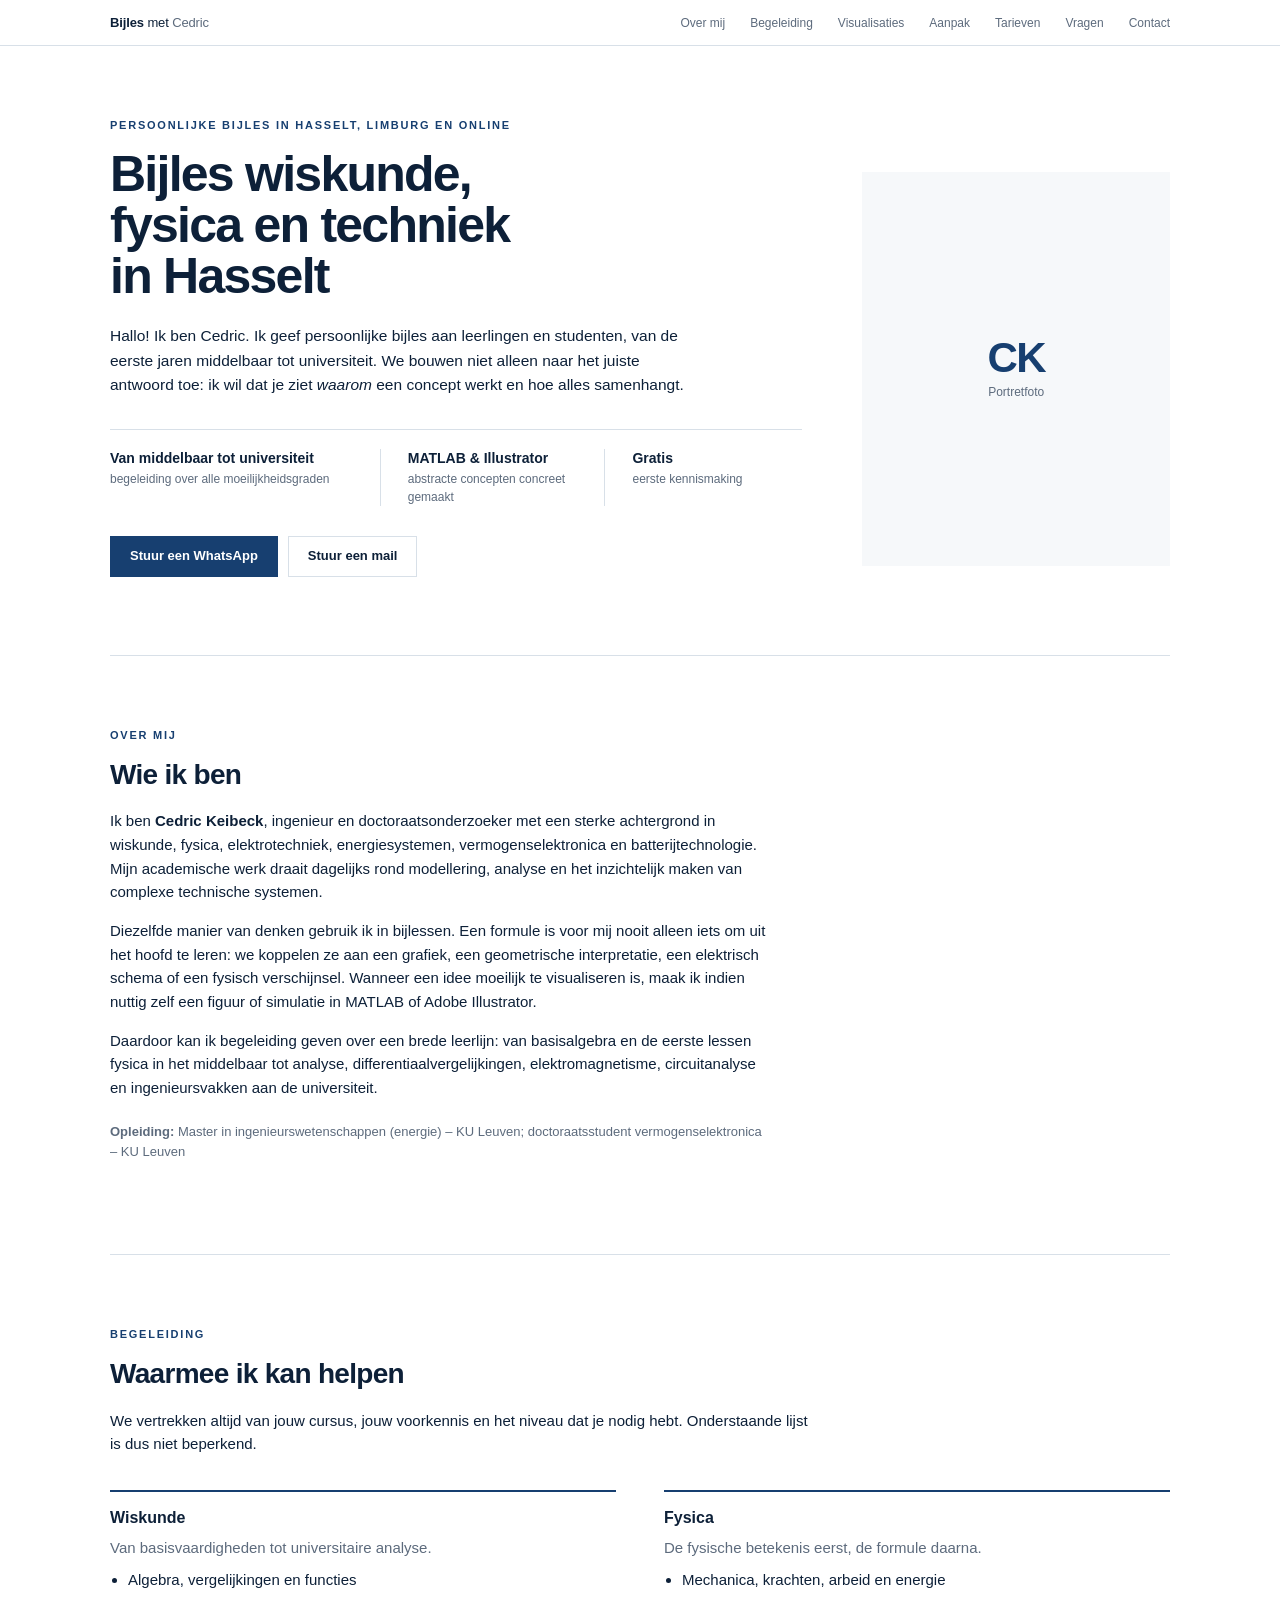
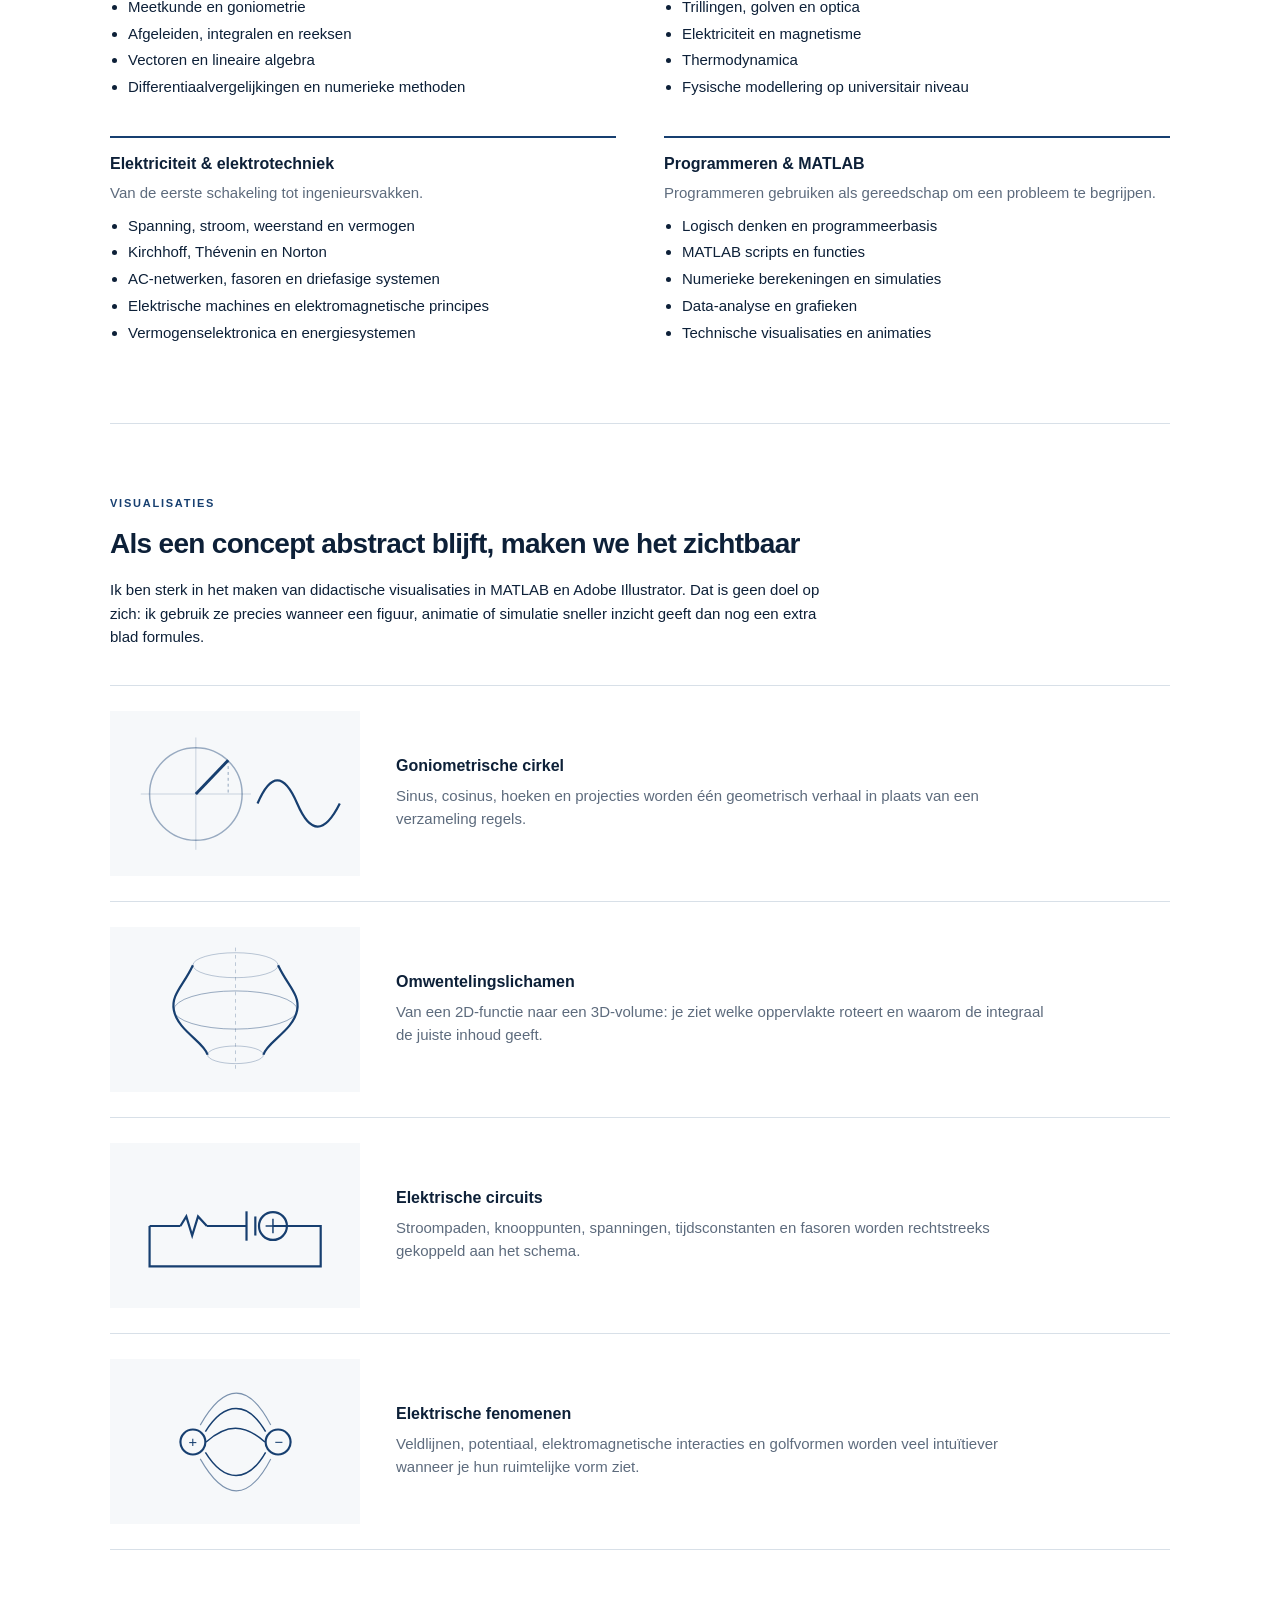
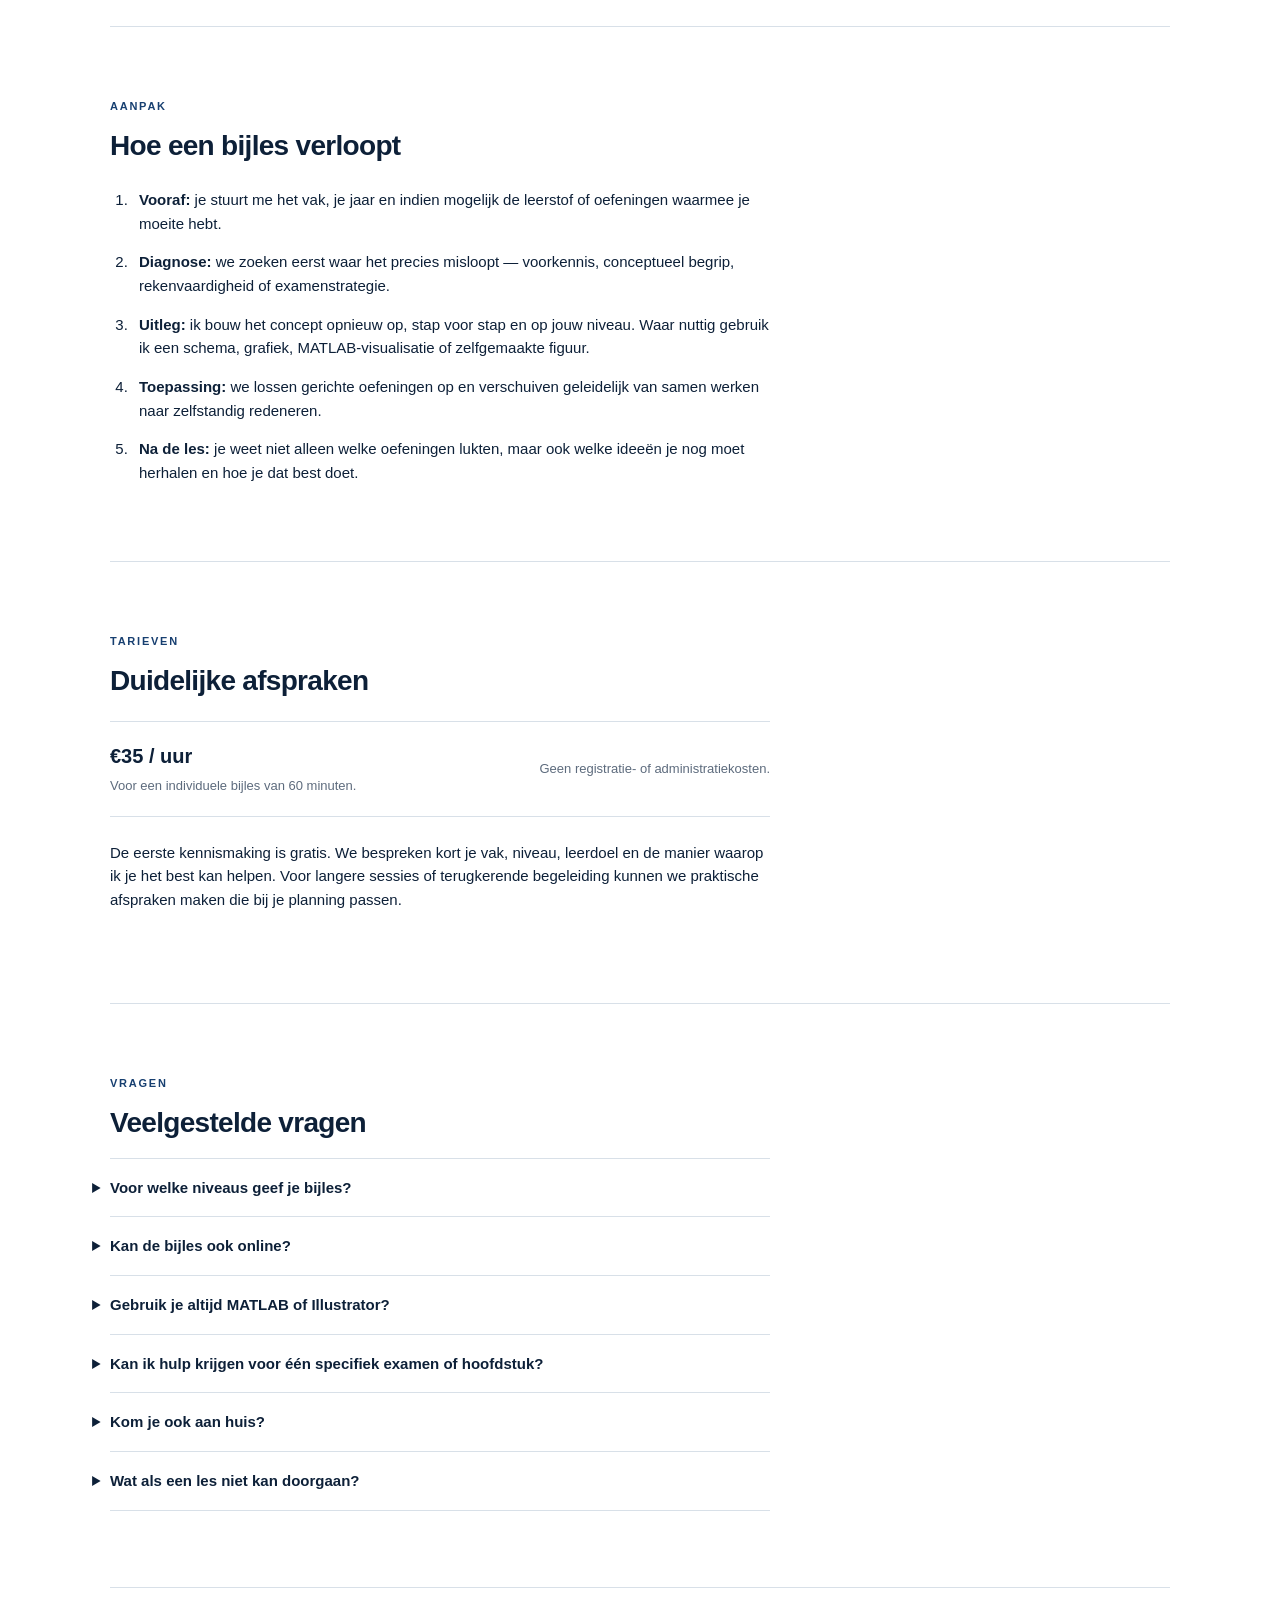
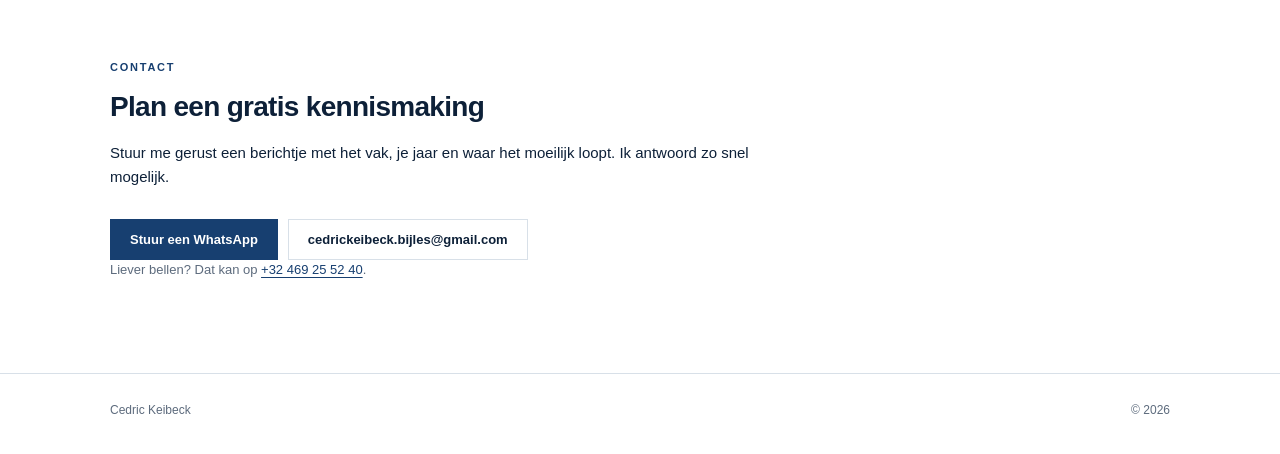
==== index.html @ ecc0d01f "Add files via upload" ====
<!doctype html>
<html lang="nl-BE">
<head>
  <meta charset="utf-8">
  <meta name="viewport" content="width=device-width, initial-scale=1">
  <meta name="description" content="Persoonlijke bijles in wiskunde, fysica, elektriciteit en programmeren in Hasselt en online, van middelbaar tot universiteit.">
  <meta name="theme-color" content="#173b69">
  <title>Bijles wiskunde, fysica & techniek | Hasselt en online</title>
  <link rel="canonical" href="https://cedrickeibeck.github.io/bijles-website/">
  <meta property="og:title" content="Bijles wiskunde, fysica & techniek | Hasselt en online">
  <meta property="og:description" content="Persoonlijke bijles van middelbaar tot universiteit, met heldere uitleg en technische visualisaties.">
  <meta property="og:type" content="website">
  <meta property="og:url" content="https://cedrickeibeck.github.io/bijles-website/">
  <link rel="icon" href="assets/favicon.svg" type="image/svg+xml">
  <link rel="stylesheet" href="styles.css">
</head>
<body>
  <header class="site-header" id="top">
    <div class="wrap nav-wrap">
      <a class="brand" href="#top" aria-label="Naar boven">
        <strong>Bijles</strong> met <span data-bind="firstName">[Voornaam]</span>
      </a>
      <button class="menu-toggle" aria-expanded="false" aria-controls="site-nav" aria-label="Navigatie openen">Menu</button>
      <nav class="site-nav" id="site-nav" aria-label="Hoofdnavigatie">
        <a href="#over-mij">Over mij</a>
        <a href="#begeleiding">Begeleiding</a>
        <a href="#visualisaties">Visualisaties</a>
        <a href="#aanpak">Aanpak</a>
        <a href="#ervaringen" data-testimonials-nav>Ervaringen</a>
        <a href="#tarieven">Tarieven</a>
        <a href="#vragen">Vragen</a>
        <a href="#contact">Contact</a>
      </nav>
    </div>
  </header>

  <main>
    <section class="hero section">
      <div class="wrap hero-grid">
        <div class="hero-copy">
          <p class="eyebrow">PERSOONLIJKE BIJLES IN HASSELT, LIMBURG EN ONLINE</p>
          <h1>Bijles wiskunde,<br>fysica en techniek<br>in Hasselt</h1>
          <p class="intro">
            Hallo! Ik ben <span data-bind="firstName">[Voornaam]</span>. Ik geef persoonlijke bijles aan leerlingen en studenten,
            van de eerste jaren middelbaar tot universiteit. We bouwen niet alleen naar het juiste antwoord toe: ik wil dat je ziet
            <em>waarom</em> een concept werkt en hoe alles samenhangt.
          </p>

          <div class="facts" aria-label="Sterke punten">
            <div class="fact">
              <strong>Van middelbaar tot universiteit</strong>
              <span>begeleiding over alle moeilijkheidsgraden</span>
            </div>
            <div class="fact">
              <strong>MATLAB & Illustrator</strong>
              <span>abstracte concepten concreet gemaakt</span>
            </div>
            <div class="fact">
              <strong>Gratis</strong>
              <span>eerste kennismaking</span>
            </div>
          </div>

          <div class="hero-actions">
            <a class="btn btn-primary" data-bind-href="whatsAppHref" href="#contact">Stuur een WhatsApp</a>
            <a class="btn btn-secondary" data-bind-href="emailHref" href="#contact">Stuur een mail</a>
          </div>
        </div>

        <figure class="portrait-wrap">
          <div class="portrait-shell">
            <img class="portrait" data-bind-src="profileImage" src="assets/profile-placeholder.svg" alt="Portretfoto van Cedric Keibeck">
            <div class="portrait-fallback" aria-hidden="true">
              <span>CK</span>
              <small>Portretfoto</small>
            </div>
          </div>
        </figure>
      </div>
    </section>

    <div class="wrap"><hr></div>

    <section class="section" id="over-mij">
      <div class="wrap">
        <div class="content-width">
        <p class="eyebrow">OVER MIJ</p>
        <h2>Wie ik ben</h2>
        <p>
          Ik ben <strong data-bind="fullName">[Jouw naam]</strong>, ingenieur en doctoraatsonderzoeker met een sterke achtergrond in
          wiskunde, fysica, elektrotechniek, energiesystemen, vermogenselektronica en batterijtechnologie. Mijn academische werk draait
          dagelijks rond modellering, analyse en het inzichtelijk maken van complexe technische systemen.
        </p>
        <p>
          Diezelfde manier van denken gebruik ik in bijlessen. Een formule is voor mij nooit alleen iets om uit het hoofd te leren:
          we koppelen ze aan een grafiek, een geometrische interpretatie, een elektrisch schema of een fysisch verschijnsel. Wanneer
          een idee moeilijk te visualiseren is, maak ik indien nuttig zelf een figuur of simulatie in MATLAB of Adobe Illustrator.
        </p>
        <p>
          Daardoor kan ik begeleiding geven over een brede leerlijn: van basisalgebra en de eerste lessen fysica in het middelbaar tot
          analyse, differentiaalvergelijkingen, elektromagnetisme, circuitanalyse en ingenieursvakken aan de universiteit.
        </p>
        <p class="small-note"><strong>Opleiding:</strong> <span data-bind="education">[Vul hier je exacte opleiding(en) in]</span></p>
      </div>
      </div>
    </section>

    <div class="wrap"><hr></div>

    <section class="section" id="begeleiding">
      <div class="wrap">
        <p class="eyebrow">BEGELEIDING</p>
        <h2>Waarmee ik kan helpen</h2>
        <p class="section-lead">
          We vertrekken altijd van jouw cursus, jouw voorkennis en het niveau dat je nodig hebt. Onderstaande lijst is dus niet beperkend.
        </p>

        <div class="subjects">
          <article class="subject">
            <h3>Wiskunde</h3>
            <p>Van basisvaardigheden tot universitaire analyse.</p>
            <ul>
              <li>Algebra, vergelijkingen en functies</li>
              <li>Meetkunde en goniometrie</li>
              <li>Afgeleiden, integralen en reeksen</li>
              <li>Vectoren en lineaire algebra</li>
              <li>Differentiaalvergelijkingen en numerieke methoden</li>
            </ul>
          </article>
          <article class="subject">
            <h3>Fysica</h3>
            <p>De fysische betekenis eerst, de formule daarna.</p>
            <ul>
              <li>Mechanica, krachten, arbeid en energie</li>
              <li>Trillingen, golven en optica</li>
              <li>Elektriciteit en magnetisme</li>
              <li>Thermodynamica</li>
              <li>Fysische modellering op universitair niveau</li>
            </ul>
          </article>
          <article class="subject">
            <h3>Elektriciteit & elektrotechniek</h3>
            <p>Van de eerste schakeling tot ingenieursvakken.</p>
            <ul>
              <li>Spanning, stroom, weerstand en vermogen</li>
              <li>Kirchhoff, Thévenin en Norton</li>
              <li>AC-netwerken, fasoren en driefasige systemen</li>
              <li>Elektrische machines en elektromagnetische principes</li>
              <li>Vermogenselektronica en energiesystemen</li>
            </ul>
          </article>
          <article class="subject">
            <h3>Programmeren & MATLAB</h3>
            <p>Programmeren gebruiken als gereedschap om een probleem te begrijpen.</p>
            <ul>
              <li>Logisch denken en programmeerbasis</li>
              <li>MATLAB scripts en functies</li>
              <li>Numerieke berekeningen en simulaties</li>
              <li>Data-analyse en grafieken</li>
              <li>Technische visualisaties en animaties</li>
            </ul>
          </article>
        </div>
      </div>
    </section>

    <div class="wrap"><hr></div>

    <section class="section" id="visualisaties">
      <div class="wrap">
        <p class="eyebrow">VISUALISATIES</p>
        <h2>Als een concept abstract blijft, maken we het zichtbaar</h2>
        <p class="section-lead">
          Ik ben sterk in het maken van didactische visualisaties in MATLAB en Adobe Illustrator. Dat is geen doel op zich: ik gebruik ze
          precies wanneer een figuur, animatie of simulatie sneller inzicht geeft dan nog een extra blad formules.
        </p>

        <div class="viz-list">
          <article class="viz-item">
            <div class="viz-figure" aria-hidden="true">
              <svg viewBox="0 0 320 210">
                <circle cx="106" cy="105" r="63" fill="none" stroke="currentColor" stroke-width="2" opacity=".42"/>
                <line x1="31" y1="105" x2="181" y2="105" stroke="currentColor" opacity=".28"/>
                <line x1="106" y1="28" x2="106" y2="181" stroke="currentColor" opacity=".28"/>
                <line x1="106" y1="105" x2="150" y2="59" stroke="currentColor" stroke-width="4"/>
                <line x1="150" y1="59" x2="150" y2="105" stroke="currentColor" stroke-dasharray="4 4" opacity=".6"/>
                <path d="M190 118 C208 76 226 76 244 118 S281 160 302 118" fill="none" stroke="currentColor" stroke-width="3"/>
              </svg>
            </div>
            <div>
              <h3>Goniometrische cirkel</h3>
              <p>Sinus, cosinus, hoeken en projecties worden één geometrisch verhaal in plaats van een verzameling regels.</p>
            </div>
          </article>

          <article class="viz-item">
            <div class="viz-figure" aria-hidden="true">
              <svg viewBox="0 0 320 210">
                <ellipse cx="160" cy="44" rx="58" ry="17" fill="none" stroke="currentColor" opacity=".38"/>
                <ellipse cx="160" cy="105" rx="84" ry="26" fill="none" stroke="currentColor" opacity=".58"/>
                <ellipse cx="160" cy="166" rx="38" ry="12" fill="none" stroke="currentColor" opacity=".38"/>
                <path d="M102 44 C89 72 72 84 76 105 C81 133 118 149 122 166" fill="none" stroke="currentColor" stroke-width="3"/>
                <path d="M218 44 C231 72 248 84 244 105 C239 133 202 149 198 166" fill="none" stroke="currentColor" stroke-width="3"/>
                <line x1="160" y1="20" x2="160" y2="190" stroke="currentColor" stroke-dasharray="5 5" opacity=".35"/>
              </svg>
            </div>
            <div>
              <h3>Omwentelingslichamen</h3>
              <p>Van een 2D-functie naar een 3D-volume: je ziet welke oppervlakte roteert en waarom de integraal de juiste inhoud geeft.</p>
            </div>
          </article>

          <article class="viz-item">
            <div class="viz-figure" aria-hidden="true">
              <svg viewBox="0 0 320 210">
                <path d="M43 105 H85 M121 105 H175 M211 105 H276 V160 H43 V105" fill="none" stroke="currentColor" stroke-width="3"/>
                <path d="M85 105 l8 -13 l8 26 l8 -26 l12 13" fill="none" stroke="currentColor" stroke-width="3"/>
                <line x1="175" y1="85" x2="175" y2="125" stroke="currentColor" stroke-width="3"/>
                <line x1="187" y1="92" x2="187" y2="118" stroke="currentColor" stroke-width="3"/>
                <circle cx="211" cy="105" r="19" fill="none" stroke="currentColor" stroke-width="3"/>
                <path d="M201 105 h20 M211 95 v20" stroke="currentColor" stroke-width="2"/>
              </svg>
            </div>
            <div>
              <h3>Elektrische circuits</h3>
              <p>Stroompaden, knooppunten, spanningen, tijdsconstanten en fasoren worden rechtstreeks gekoppeld aan het schema.</p>
            </div>
          </article>

          <article class="viz-item">
            <div class="viz-figure" aria-hidden="true">
              <svg viewBox="0 0 320 210">
                <circle cx="102" cy="105" r="17" fill="none" stroke="currentColor" stroke-width="3"/>
                <circle cx="218" cy="105" r="17" fill="none" stroke="currentColor" stroke-width="3"/>
                <text x="96" y="112" font-size="20" fill="currentColor">+</text>
                <text x="213" y="112" font-size="20" fill="currentColor">−</text>
                <path d="M120 105 C148 80 172 80 200 105 M119 91 C145 49 177 49 201 91 M119 119 C145 161 177 161 201 119" fill="none" stroke="currentColor" stroke-width="2"/>
                <path d="M112 82 C145 24 178 24 208 82 M112 128 C145 186 178 186 208 128" fill="none" stroke="currentColor" stroke-width="1.5" opacity=".55"/>
              </svg>
            </div>
            <div>
              <h3>Elektrische fenomenen</h3>
              <p>Veldlijnen, potentiaal, elektromagnetische interacties en golfvormen worden veel intuïtiever wanneer je hun ruimtelijke vorm ziet.</p>
            </div>
          </article>
        </div>
      </div>
    </section>

    <div class="wrap"><hr></div>

    <section class="section" id="aanpak">
      <div class="wrap">
        <div class="content-width">
        <p class="eyebrow">AANPAK</p>
        <h2>Hoe een bijles verloopt</h2>
        <ol class="steps">
          <li><strong>Vooraf:</strong> je stuurt me het vak, je jaar en indien mogelijk de leerstof of oefeningen waarmee je moeite hebt.</li>
          <li><strong>Diagnose:</strong> we zoeken eerst waar het precies misloopt — voorkennis, conceptueel begrip, rekenvaardigheid of examenstrategie.</li>
          <li><strong>Uitleg:</strong> ik bouw het concept opnieuw op, stap voor stap en op jouw niveau. Waar nuttig gebruik ik een schema, grafiek, MATLAB-visualisatie of zelfgemaakte figuur.</li>
          <li><strong>Toepassing:</strong> we lossen gerichte oefeningen op en verschuiven geleidelijk van samen werken naar zelfstandig redeneren.</li>
          <li><strong>Na de les:</strong> je weet niet alleen welke oefeningen lukten, maar ook welke ideeën je nog moet herhalen en hoe je dat best doet.</li>
        </ol>
      </div>
      </div>
    </section>

    <div class="wrap"><hr></div>

    <section class="section testimonials-section" id="ervaringen" data-testimonials-section>
      <div class="wrap">
        <p class="eyebrow">ERVARINGEN</p>
        <h2>Ervaringen van leerlingen en studenten</h2>
        <div id="testimonials" class="testimonials" aria-live="polite"></div>
        <p id="testimonials-empty" class="muted">Hier kunnen later echte recensies worden toegevoegd. De website toont bewust geen verzonnen testimonials.</p>
      </div>
    </section>

    <div class="wrap"><hr></div>

    <section class="section" id="tarieven">
      <div class="wrap">
        <div class="content-width">
        <p class="eyebrow">TARIEVEN</p>
        <h2>Duidelijke afspraken</h2>
        <div class="price-line">
          <div>
            <strong data-bind="priceLabel">Tarief op aanvraag</strong>
            <span data-bind="priceDetail">Voor een individuele bijles van 60 minuten.</span>
          </div>
          <span class="price-note">Geen registratie- of administratiekosten.</span>
        </div>
        <p>
          De eerste kennismaking is gratis. We bespreken kort je vak, niveau, leerdoel en de manier waarop ik je het best kan helpen.
          Voor langere sessies of terugkerende begeleiding kunnen we praktische afspraken maken die bij je planning passen.
        </p>
      </div>
      </div>
    </section>

    <div class="wrap"><hr></div>

    <section class="section" id="vragen">
      <div class="wrap">
        <div class="content-width">
        <p class="eyebrow">VRAGEN</p>
        <h2>Veelgestelde vragen</h2>
        <div class="faq">
          <details>
            <summary>Voor welke niveaus geef je bijles?</summary>
            <p>Van de eerste jaren middelbaar tot universitaire vakken. De aanpak en diepgang worden volledig aangepast aan het niveau van de leerling of student.</p>
          </details>
          <details>
            <summary>Kan de bijles ook online?</summary>
            <p>Ja. Online lessen kunnen via een videoplatform met schermdeling en een digitaal bord. MATLAB, schema's en visualisaties kunnen daarbij rechtstreeks gedeeld worden.</p>
          </details>
          <details>
            <summary>Gebruik je altijd MATLAB of Illustrator?</summary>
            <p>Nee. Alleen wanneer een visualisatie echt helpt. Soms is een eenvoudige schets of een paar goed gekozen oefeningen veel efficiënter.</p>
          </details>
          <details>
            <summary>Kan ik hulp krijgen voor één specifiek examen of hoofdstuk?</summary>
            <p>Zeker. Bijles kan eenmalig of terugkerend zijn. Stuur vooraf zo veel mogelijk cursusmateriaal door zodat we de beschikbare tijd gericht kunnen gebruiken.</p>
          </details>
          <details>
            <summary>Kom je ook aan huis?</summary>
            <p><span data-bind="travelText">We spreken af in Hasselt en omgeving of online. Vul in het configuratiebestand je exacte regio en verplaatsingsvoorwaarden in.</span></p>
          </details>
          <details>
            <summary>Wat als een les niet kan doorgaan?</summary>
            <p><span data-bind="cancellationText">Laat dit zo vroeg mogelijk weten. Vul in het configuratiebestand je definitieve annuleringsvoorwaarden in.</span></p>
          </details>
        </div>
      </div>
      </div>
    </section>

    <div class="wrap"><hr></div>

    <section class="section contact-section" id="contact">
      <div class="wrap">
        <div class="content-width">
        <p class="eyebrow">CONTACT</p>
        <h2>Plan een gratis kennismaking</h2>
        <p>Stuur me gerust een berichtje met het vak, je jaar en waar het moeilijk loopt. Ik antwoord zo snel mogelijk.</p>
        <div class="contact-actions">
          <a class="btn btn-primary" data-bind-href="whatsAppHref" href="#">Stuur een WhatsApp</a>
          <a class="btn btn-secondary" data-bind-href="emailHref" href="#"><span data-bind="email">[e-mailadres]</span></a>
        </div>
        <p class="muted">Liever bellen? Dat kan op <a data-bind-href="phoneHref" href="#"><span data-bind="phoneDisplay">[telefoonnummer]</span></a>.</p>
      </div>
      </div>
    </section>
  </main>

  <footer class="footer">
    <div class="wrap footer-inner">
      <span><span data-bind="fullName">[Jouw naam]</span></span>
      <span class="footer-spacer"></span>
      <span>© <span id="year"></span></span>
    </div>
  </footer>

  <script src="site-config.js"></script>
  <script src="script.js"></script>
</body>
</html>
---- styles.css ----
:root {
  --ink: #0d2038;
  --blue: #173f70;
  --blue-dark: #102f55;
  --muted: #5d6b7d;
  --line: #d8e0e8;
  --soft: #f6f8fa;
  --white: #ffffff;
  --max: 1060px;
  --content: 660px;
  --header-h: 46px;
}

* { box-sizing: border-box; }
html { scroll-behavior: smooth; scroll-padding-top: calc(var(--header-h) + 16px); }
body {
  margin: 0;
  background: var(--white);
  color: var(--ink);
  font-family: -apple-system, BlinkMacSystemFont, "Segoe UI", Roboto, Helvetica, Arial, sans-serif;
  font-size: 15px;
  line-height: 1.58;
  -webkit-font-smoothing: antialiased;
  text-rendering: optimizeLegibility;
}

img, svg { max-width: 100%; }
a { color: var(--blue); text-decoration-thickness: 1px; text-underline-offset: 3px; }
a:hover { text-decoration-thickness: 2px; }
[hidden] { display: none !important; }

.wrap { width: min(calc(100% - 64px), var(--max)); margin-inline: auto; }
.content-width { max-width: var(--content); }

.site-header {
  position: sticky;
  top: 0;
  z-index: 20;
  height: var(--header-h);
  background: rgba(255, 255, 255, .96);
  border-bottom: 1px solid var(--line);
  backdrop-filter: blur(10px);
}
.nav-wrap {
  min-height: var(--header-h);
  display: flex;
  align-items: center;
  justify-content: space-between;
  gap: 30px;
}
.brand {
  color: var(--ink);
  text-decoration: none;
  font-size: 13px;
  white-space: nowrap;
  letter-spacing: -.01em;
}
.brand strong { color: var(--ink); }
.brand span { color: var(--muted); }
.site-nav { display: flex; align-items: center; gap: 25px; margin-left: auto; }
.site-nav a {
  color: var(--muted);
  text-decoration: none;
  font-size: 12px;
  white-space: nowrap;
  transition: color .15s ease;
}
.site-nav a:hover { color: var(--ink); }
.menu-toggle {
  display: none;
  border: 0;
  background: transparent;
  color: var(--blue);
  font: inherit;
  font-size: 13px;
  cursor: pointer;
}

.section { padding: 72px 0 76px; }
.hero { padding-top: 72px; padding-bottom: 78px; }
hr { border: 0; border-top: 1px solid var(--line); margin: 0; }
section[id] { scroll-margin-top: calc(var(--header-h) + 14px); }

.eyebrow {
  margin: 0 0 17px;
  color: var(--blue);
  font-size: 11px;
  line-height: 1.3;
  letter-spacing: .16em;
  font-weight: 700;
}

h1, h2, h3 { margin-top: 0; color: var(--ink); font-weight: 700; }
h1 {
  max-width: 620px;
  margin-bottom: 22px;
  font-size: clamp(40px, 4.5vw, 50px);
  line-height: 1.02;
  letter-spacing: -.035em;
}
h2 { margin-bottom: 18px; font-size: 28px; line-height: 1.16; letter-spacing: -.025em; }
h3 { margin-bottom: 7px; font-size: 16px; line-height: 1.28; }
p { margin: 0 0 15px; }
.intro { max-width: 590px; margin-bottom: 30px; font-size: 15.5px; line-height: 1.58; }
.section-lead { max-width: 710px; margin-bottom: 34px; }
.muted, .small-note { color: var(--muted); font-size: 13px; }
.small-note { margin-top: 22px; }

.hero-grid {
  display: grid;
  grid-template-columns: minmax(0, 1.62fr) minmax(250px, .72fr);
  gap: 60px;
  align-items: start;
}
.portrait-wrap { margin: 54px 0 0; width: 100%; }
.portrait-shell {
  position: relative;
  width: 100%;
  aspect-ratio: .78;
  overflow: hidden;
  background: var(--soft);
}
.portrait {
  position: relative;
  z-index: 1;
  display: block;
  width: 100%;
  height: 100%;
  object-fit: cover;
  background: var(--soft);
}
.portrait-fallback {
  position: absolute;
  inset: 0;
  display: none;
  place-items: center;
  align-content: center;
  gap: 4px;
  color: var(--blue);
  background: var(--soft);
}
.portrait-fallback span { font-size: 42px; line-height: 1; font-weight: 600; letter-spacing: -.04em; }
.portrait-fallback small { color: var(--muted); font-size: 12px; }
.portrait-shell.is-fallback .portrait { display: none; }
.portrait-shell.is-fallback .portrait-fallback { display: grid; }

.facts {
  display: grid;
  grid-template-columns: 1.2fr 1fr .88fr;
  border-top: 1px solid var(--line);
  margin-top: 31px;
  padding-top: 19px;
}
.fact { min-width: 0; padding-right: 22px; }
.fact + .fact { border-left: 1px solid var(--line); padding-left: 27px; }
.fact strong { display: block; margin-bottom: 2px; font-size: 14px; line-height: 1.34; }
.fact span { display: block; color: var(--muted); font-size: 12px; line-height: 1.5; }

.hero-actions, .contact-actions {
  display: flex;
  align-items: center;
  gap: 10px;
  flex-wrap: wrap;
  margin-top: 30px;
}
.btn {
  display: inline-flex;
  min-height: 41px;
  align-items: center;
  justify-content: center;
  padding: 9px 19px;
  border: 1px solid var(--line);
  font-size: 13px;
  font-weight: 700;
  line-height: 1.2;
  text-decoration: none;
  transition: background .15s ease, border-color .15s ease;
}
.btn-primary { background: var(--blue); border-color: var(--blue); color: var(--white); }
.btn-primary:hover { background: var(--blue-dark); border-color: var(--blue-dark); }
.btn-secondary { background: var(--white); color: var(--ink); }
.btn-secondary:hover { border-color: #b9c4cf; }

.subjects { display: grid; grid-template-columns: 1fr 1fr; gap: 34px 48px; }
.subject { border-top: 2px solid var(--blue); padding-top: 16px; }
.subject p { color: var(--muted); margin-bottom: 9px; }
ul { margin: 0; padding-left: 18px; }
li { margin: 3px 0; }

.viz-list { margin-top: 36px; }
.viz-item {
  display: grid;
  grid-template-columns: 250px minmax(0, 1fr);
  gap: 36px;
  align-items: center;
  padding: 25px 0;
  border-top: 1px solid var(--line);
}
.viz-item:last-child { border-bottom: 1px solid var(--line); }
.viz-figure { min-height: 165px; display: grid; place-items: center; background: var(--soft); color: var(--blue); }
.viz-figure svg { width: 94%; height: 160px; }
.viz-item p { margin: 0; color: var(--muted); max-width: 650px; }

.steps { margin: 25px 0 0; padding-left: 22px; }
.steps li { margin-bottom: 15px; padding-left: 7px; }
.steps li:last-child { margin-bottom: 0; }

.testimonials { display: grid; grid-template-columns: repeat(3, 1fr); gap: 28px; margin-top: 30px; }
.testimonial { border-top: 2px solid var(--blue); padding-top: 16px; }
.testimonial blockquote { margin: 0 0 12px; }
.testimonial cite { color: var(--muted); font-size: 12px; font-style: normal; }

.price-line {
  display: flex;
  justify-content: space-between;
  gap: 30px;
  align-items: center;
  margin: 24px 0 24px;
  padding: 19px 0;
  border-top: 1px solid var(--line);
  border-bottom: 1px solid var(--line);
}
.price-line strong { display: block; font-size: 20px; }
.price-line span { color: var(--muted); font-size: 13px; }
.price-note { text-align: right; }

.faq details { border-top: 1px solid var(--line); padding: 17px 0; }
.faq details:last-child { border-bottom: 1px solid var(--line); }
.faq summary { cursor: pointer; font-weight: 700; color: var(--ink); list-style-position: outside; }
.faq details p { margin: 10px 0 0; }

.contact-section { padding-bottom: 78px; }
.footer { border-top: 1px solid var(--line); padding: 27px 0 34px; color: var(--muted); font-size: 12px; }
.footer-inner { display: flex; gap: 25px; align-items: center; }
.footer-spacer { flex: 1; }

@media (max-width: 920px) {
  .wrap { width: min(calc(100% - 48px), var(--max)); }
  .site-nav { gap: 16px; }
  .site-nav a { font-size: 11px; }
  .hero-grid { grid-template-columns: minmax(0, 1fr) 240px; gap: 36px; }
  .portrait-wrap { margin-top: 54px; }
}

@media (max-width: 760px) {
  :root { --header-h: 52px; }
  .wrap { width: min(calc(100% - 34px), var(--max)); }
  .nav-wrap { min-height: var(--header-h); }
  .menu-toggle { display: block; }
  .site-nav {
    position: absolute;
    top: var(--header-h);
    left: 0;
    right: 0;
    display: none;
    flex-direction: column;
    align-items: stretch;
    gap: 0;
    padding: 10px 17px 16px;
    background: var(--white);
    border-bottom: 1px solid var(--line);
    box-shadow: 0 10px 24px rgba(13, 32, 56, .06);
  }
  .site-nav.open { display: flex; }
  .site-nav a { padding: 8px 0; font-size: 13px; }
  .section { padding: 50px 0 54px; }
  .hero { padding-top: 38px; padding-bottom: 54px; }
  .hero-grid { grid-template-columns: 1fr; gap: 28px; }
  .portrait-wrap { order: 0; width: min(72%, 280px); margin: 4px 0 0; }
  h1 { font-size: 39px; }
  h2 { font-size: 25px; }
  .facts { grid-template-columns: 1fr; padding-top: 0; }
  .fact { padding: 13px 0; }
  .fact + .fact { border-left: 0; border-top: 1px solid var(--line); padding-left: 0; }
  .hero-actions { margin-top: 22px; }
  .subjects { grid-template-columns: 1fr; gap: 27px; }
  .viz-item { grid-template-columns: 1fr; gap: 17px; }
  .viz-figure { min-height: 150px; }
  .testimonials { grid-template-columns: 1fr; }
  .price-line { align-items: flex-start; flex-direction: column; }
  .price-note { text-align: left; }
}

@media (max-width: 420px) {
  h1 { font-size: 35px; }
  .btn { width: 100%; }
  .contact-actions, .hero-actions { align-items: stretch; }
  .portrait-wrap { width: 100%; }
}
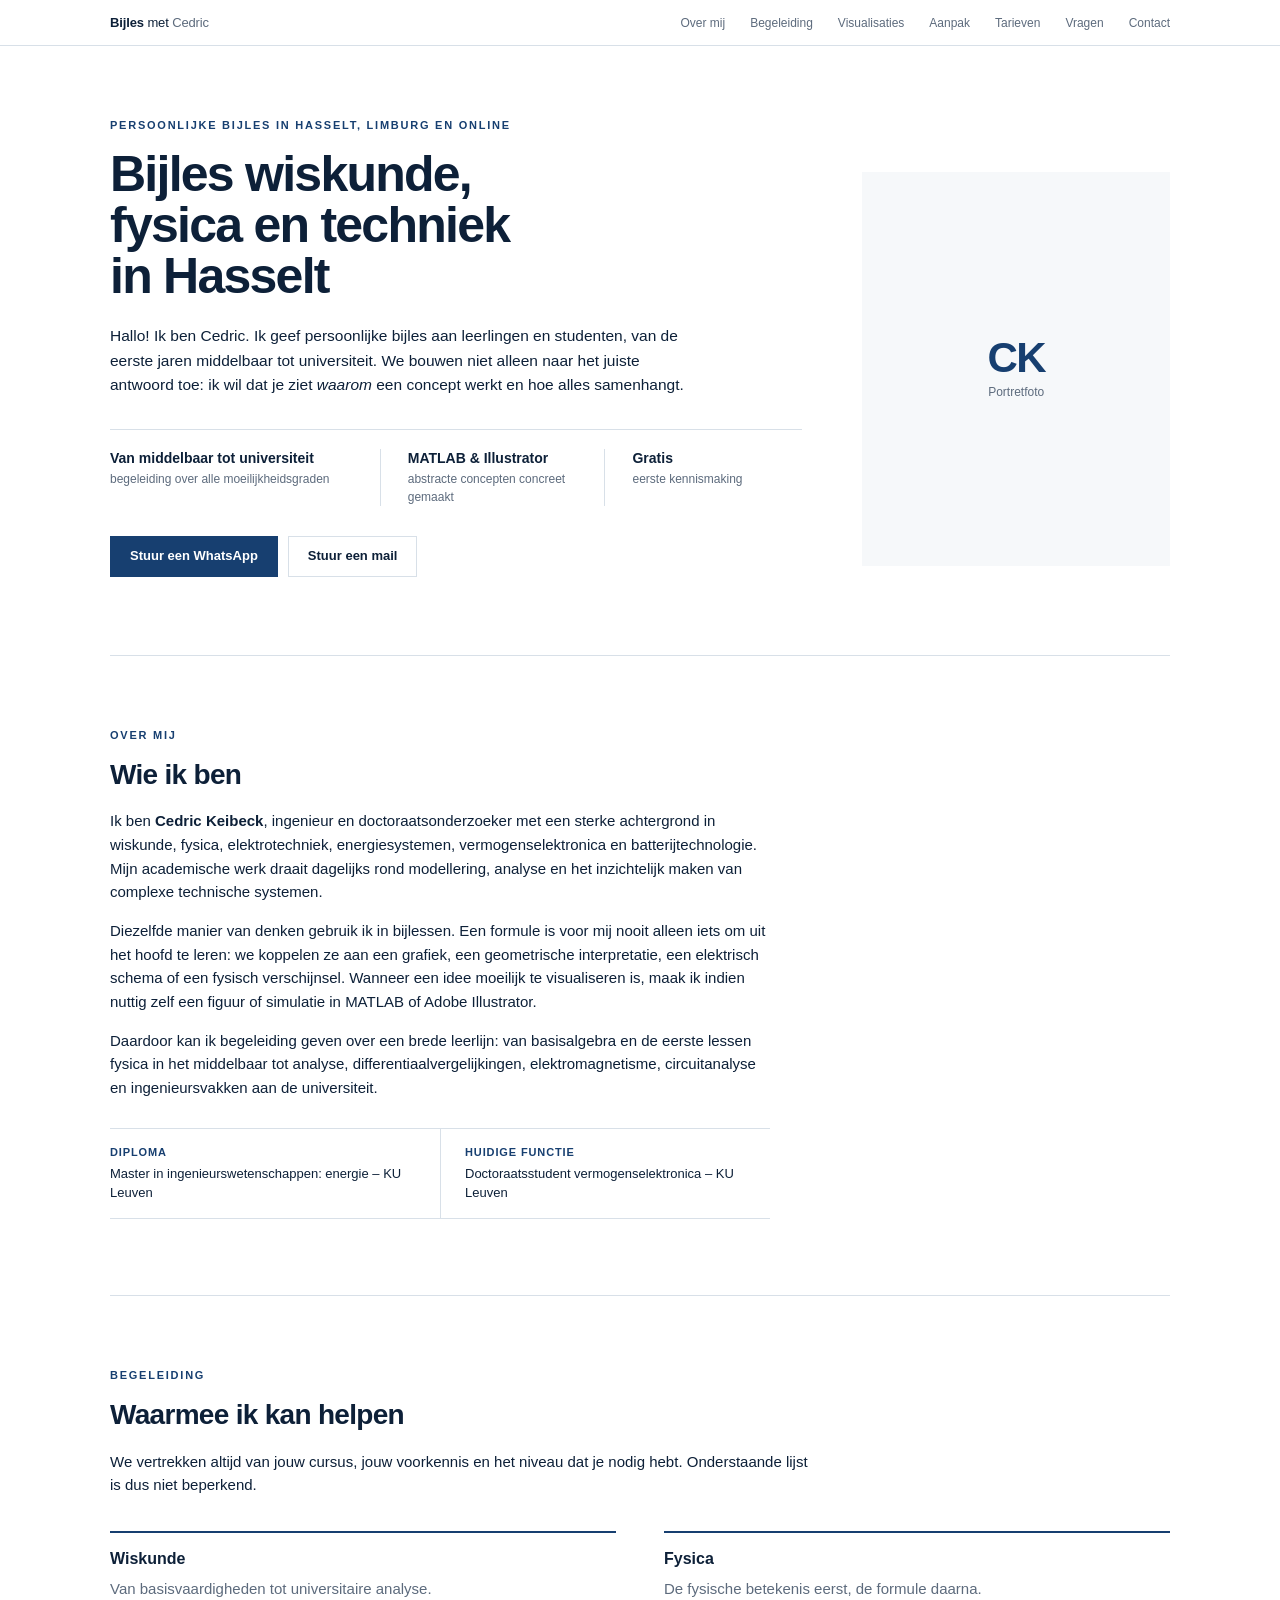
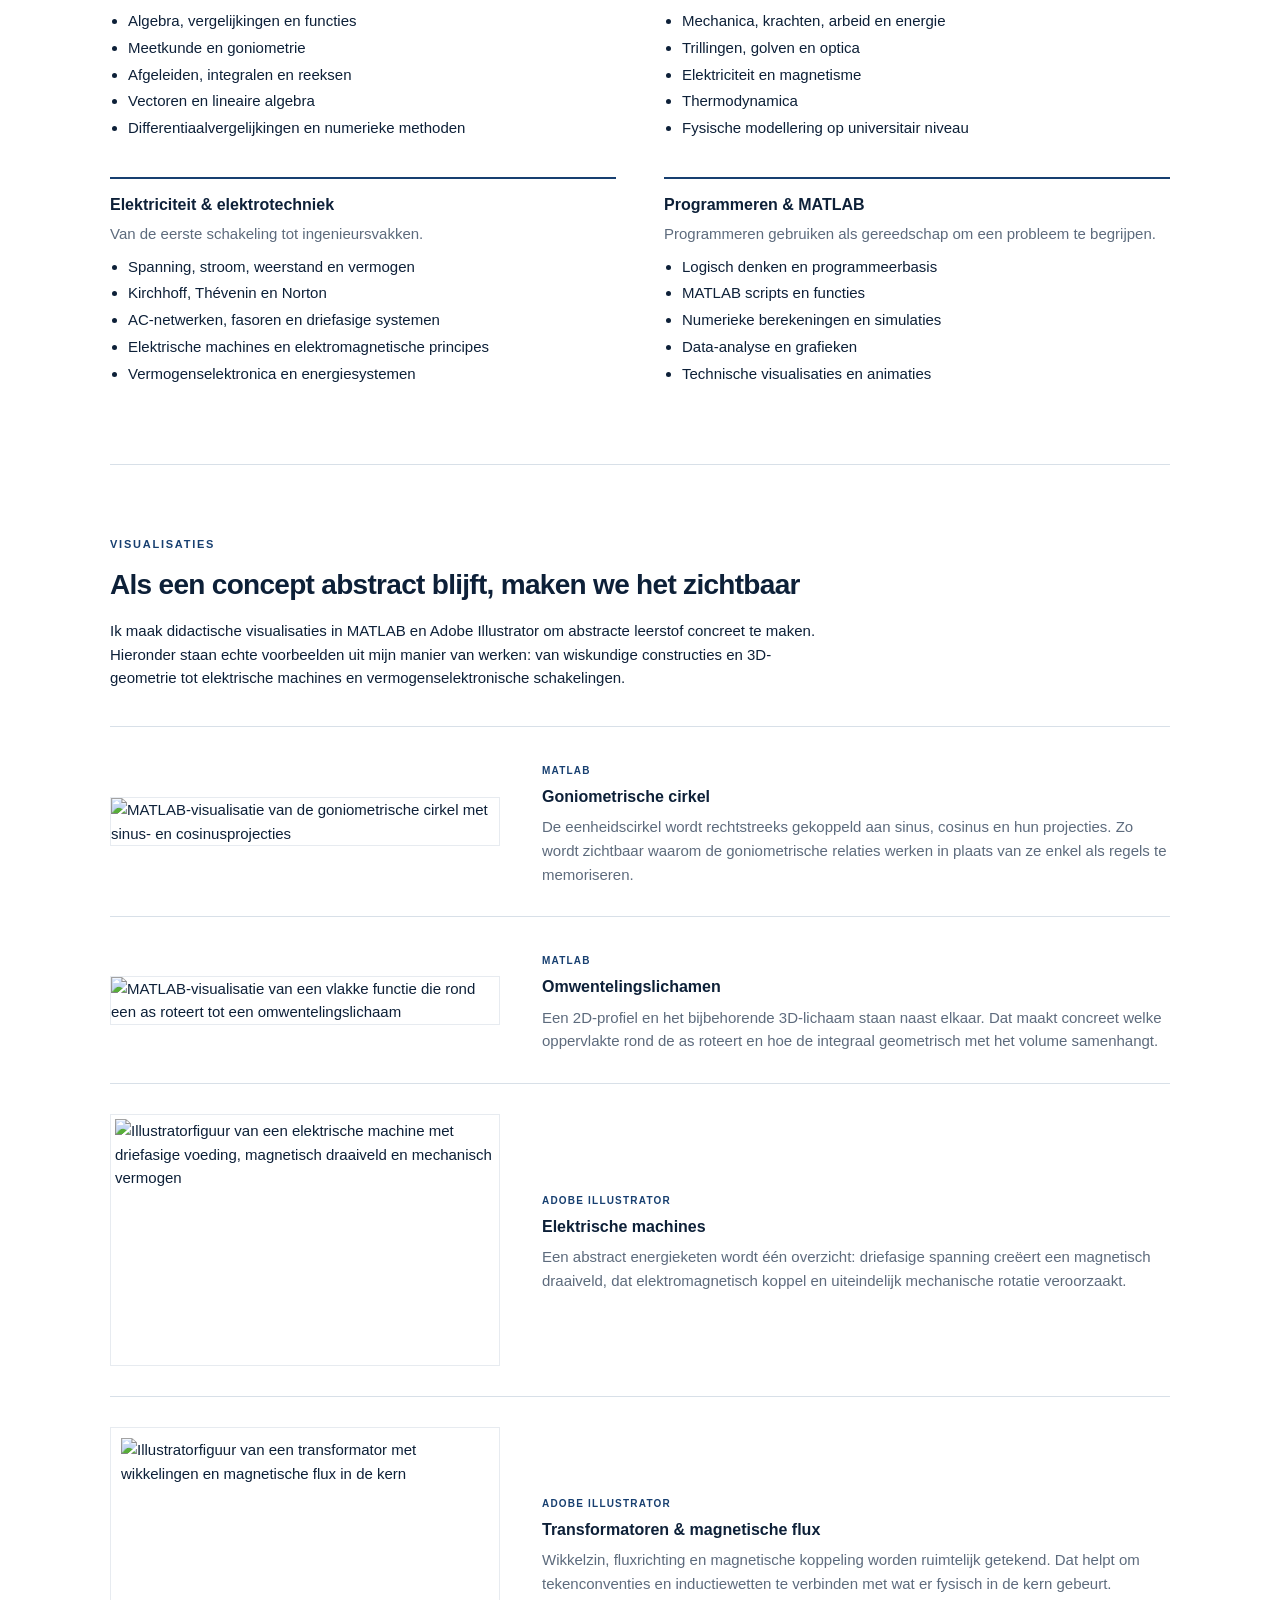
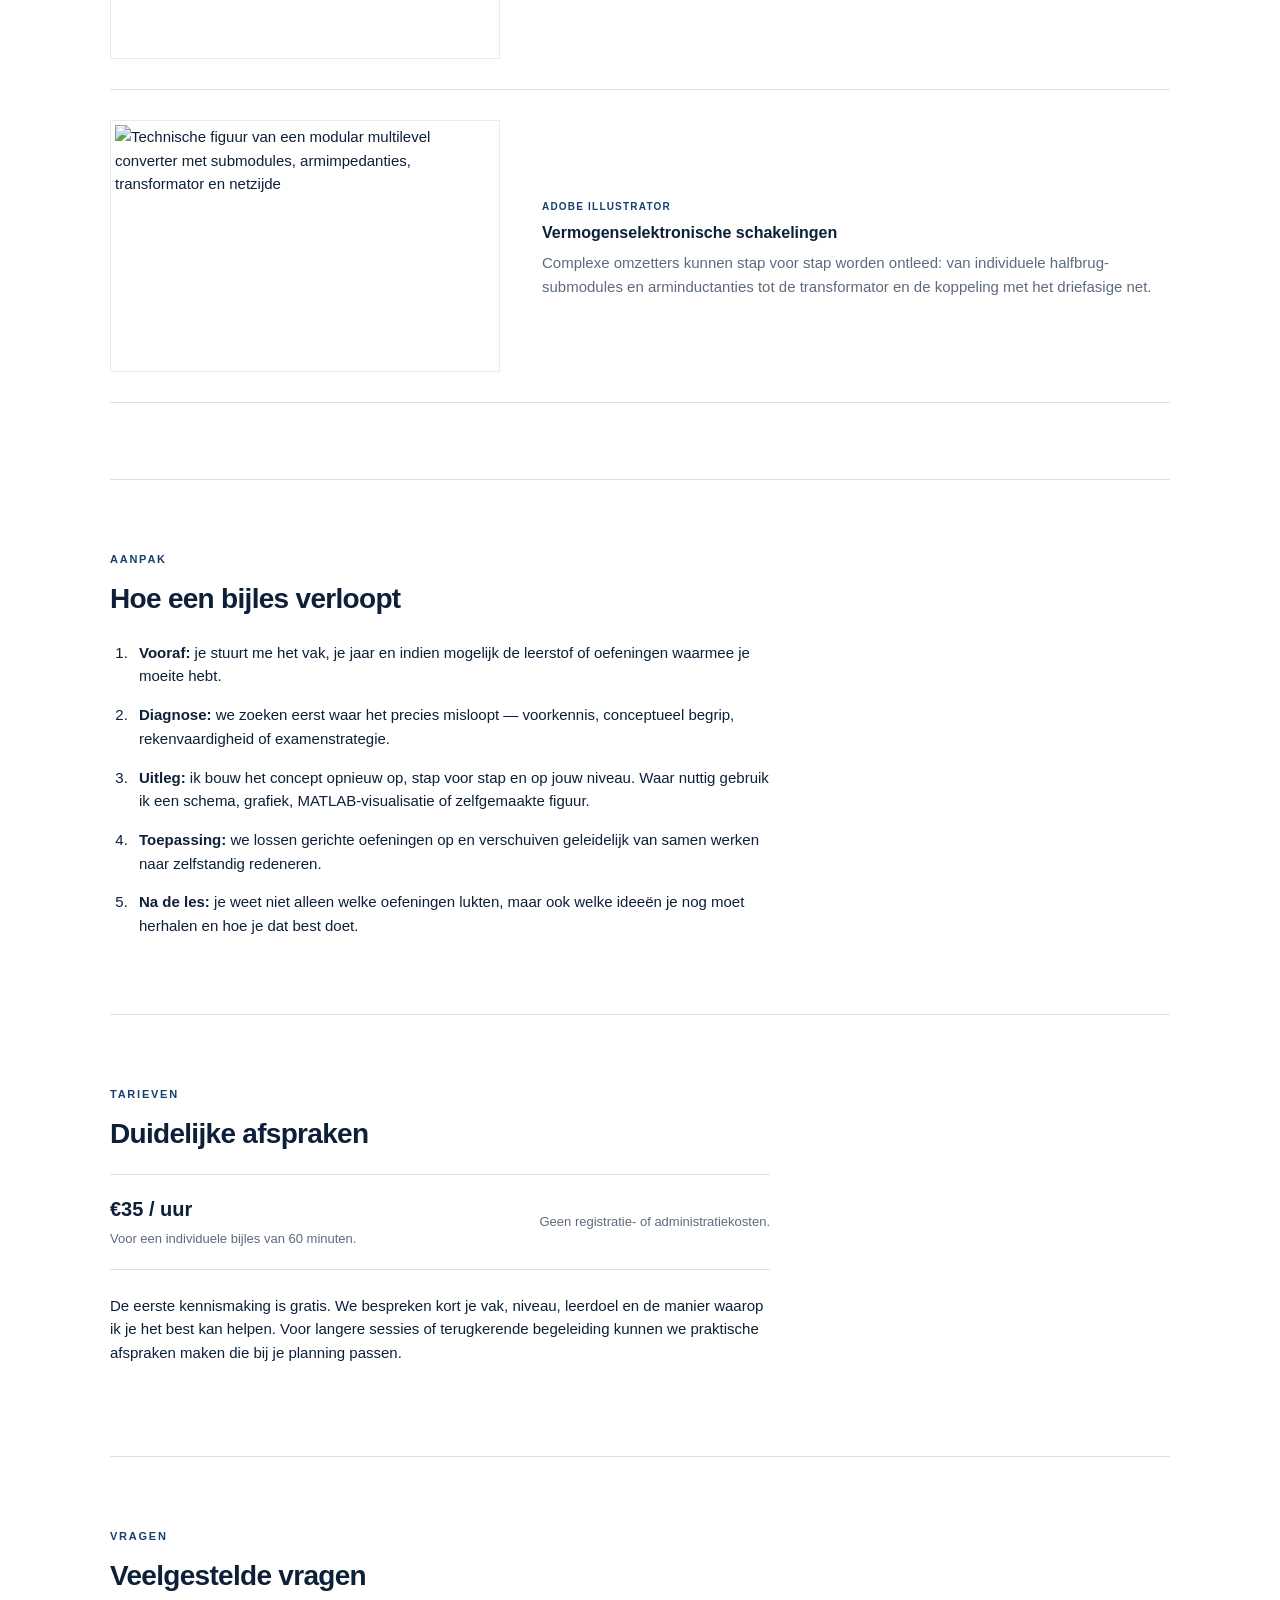
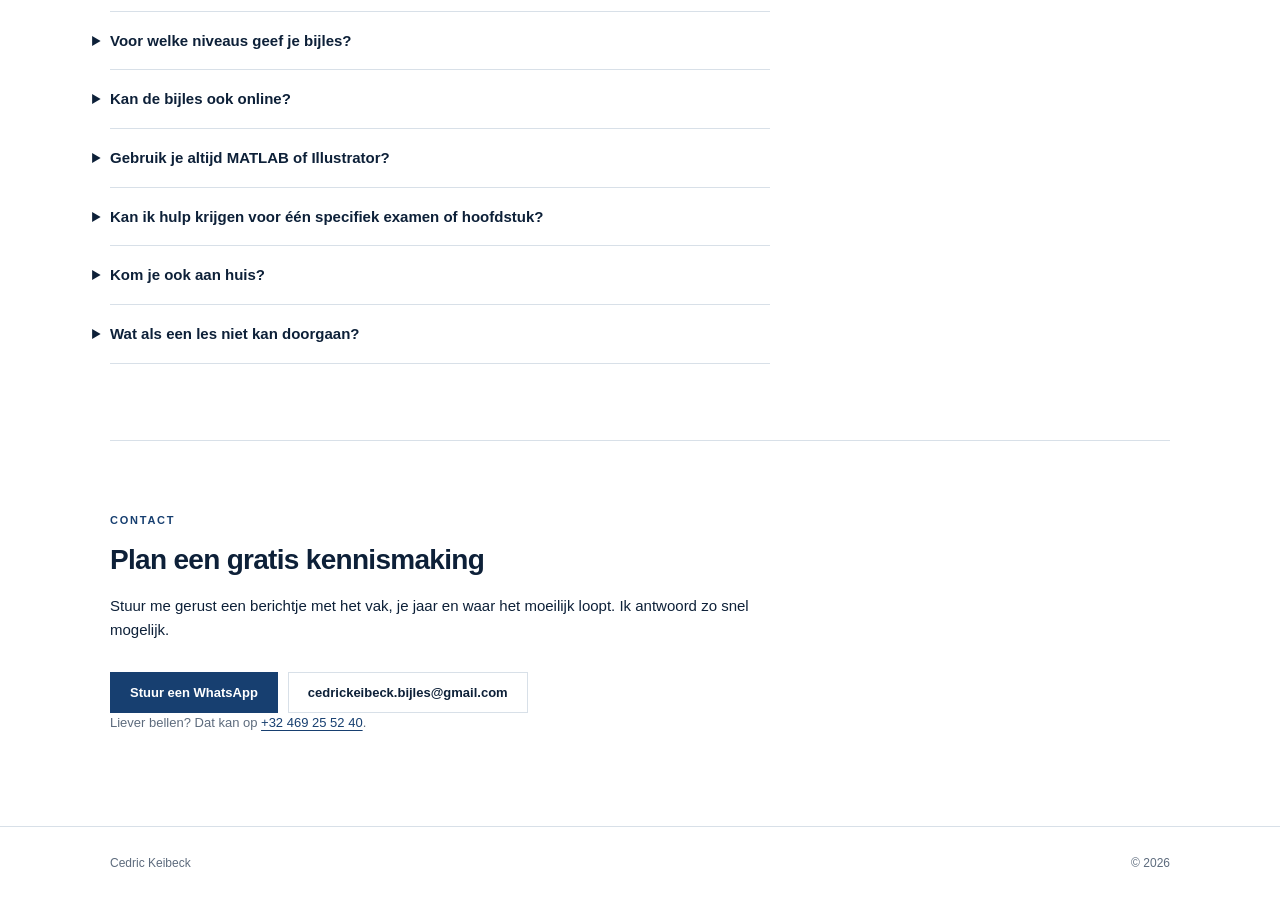
==== commit 7a5cb70d: "Add files via upload" ====
--- a/index.html
+++ b/index.html
@@ -100,7 +100,16 @@
           Daardoor kan ik begeleiding geven over een brede leerlijn: van basisalgebra en de eerste lessen fysica in het middelbaar tot
           analyse, differentiaalvergelijkingen, elektromagnetisme, circuitanalyse en ingenieursvakken aan de universiteit.
         </p>
-        <p class="small-note"><strong>Opleiding:</strong> <span data-bind="education">[Vul hier je exacte opleiding(en) in]</span></p>
+        <dl class="profile-meta" aria-label="Academische achtergrond">
+          <div class="profile-meta-item">
+            <dt>Diploma</dt>
+            <dd data-bind="education">Master in ingenieurswetenschappen: energie – KU Leuven</dd>
+          </div>
+          <div class="profile-meta-item">
+            <dt>Huidige functie</dt>
+            <dd data-bind="currentRole">Doctoraatsstudent vermogenselektronica – KU Leuven</dd>
+          </div>
+        </dl>
       </div>
       </div>
     </section>
@@ -171,76 +180,62 @@
         <p class="eyebrow">VISUALISATIES</p>
         <h2>Als een concept abstract blijft, maken we het zichtbaar</h2>
         <p class="section-lead">
-          Ik ben sterk in het maken van didactische visualisaties in MATLAB en Adobe Illustrator. Dat is geen doel op zich: ik gebruik ze
-          precies wanneer een figuur, animatie of simulatie sneller inzicht geeft dan nog een extra blad formules.
+          Ik maak didactische visualisaties in MATLAB en Adobe Illustrator om abstracte leerstof concreet te maken. Hieronder staan echte voorbeelden uit mijn manier van werken: van wiskundige constructies en 3D-geometrie tot elektrische machines en vermogenselektronische schakelingen.
         </p>
 
         <div class="viz-list">
           <article class="viz-item">
-            <div class="viz-figure" aria-hidden="true">
-              <svg viewBox="0 0 320 210">
-                <circle cx="106" cy="105" r="63" fill="none" stroke="currentColor" stroke-width="2" opacity=".42"/>
-                <line x1="31" y1="105" x2="181" y2="105" stroke="currentColor" opacity=".28"/>
-                <line x1="106" y1="28" x2="106" y2="181" stroke="currentColor" opacity=".28"/>
-                <line x1="106" y1="105" x2="150" y2="59" stroke="currentColor" stroke-width="4"/>
-                <line x1="150" y1="59" x2="150" y2="105" stroke="currentColor" stroke-dasharray="4 4" opacity=".6"/>
-                <path d="M190 118 C208 76 226 76 244 118 S281 160 302 118" fill="none" stroke="currentColor" stroke-width="3"/>
-              </svg>
-            </div>
-            <div>
+            <figure class="viz-figure viz-figure-matlab">
+              <img class="viz-image" src="assets/visualisaties/goniometrische-cirkel.svg" alt="MATLAB-visualisatie van de goniometrische cirkel met sinus- en cosinusprojecties" loading="lazy">
+            </figure>
+            <div class="viz-copy">
+              <span class="viz-tool">MATLAB</span>
               <h3>Goniometrische cirkel</h3>
-              <p>Sinus, cosinus, hoeken en projecties worden één geometrisch verhaal in plaats van een verzameling regels.</p>
-            </div>
-          </article>
-
-          <article class="viz-item">
-            <div class="viz-figure" aria-hidden="true">
-              <svg viewBox="0 0 320 210">
-                <ellipse cx="160" cy="44" rx="58" ry="17" fill="none" stroke="currentColor" opacity=".38"/>
-                <ellipse cx="160" cy="105" rx="84" ry="26" fill="none" stroke="currentColor" opacity=".58"/>
-                <ellipse cx="160" cy="166" rx="38" ry="12" fill="none" stroke="currentColor" opacity=".38"/>
-                <path d="M102 44 C89 72 72 84 76 105 C81 133 118 149 122 166" fill="none" stroke="currentColor" stroke-width="3"/>
-                <path d="M218 44 C231 72 248 84 244 105 C239 133 202 149 198 166" fill="none" stroke="currentColor" stroke-width="3"/>
-                <line x1="160" y1="20" x2="160" y2="190" stroke="currentColor" stroke-dasharray="5 5" opacity=".35"/>
-              </svg>
-            </div>
-            <div>
+              <p>De eenheidscirkel wordt rechtstreeks gekoppeld aan sinus, cosinus en hun projecties. Zo wordt zichtbaar waarom de goniometrische relaties werken in plaats van ze enkel als regels te memoriseren.</p>
+            </div>
+          </article>
+
+          <article class="viz-item">
+            <figure class="viz-figure viz-figure-matlab">
+              <img class="viz-image" src="assets/visualisaties/omwentelingslichaam.svg" alt="MATLAB-visualisatie van een vlakke functie die rond een as roteert tot een omwentelingslichaam" loading="lazy">
+            </figure>
+            <div class="viz-copy">
+              <span class="viz-tool">MATLAB</span>
               <h3>Omwentelingslichamen</h3>
-              <p>Van een 2D-functie naar een 3D-volume: je ziet welke oppervlakte roteert en waarom de integraal de juiste inhoud geeft.</p>
-            </div>
-          </article>
-
-          <article class="viz-item">
-            <div class="viz-figure" aria-hidden="true">
-              <svg viewBox="0 0 320 210">
-                <path d="M43 105 H85 M121 105 H175 M211 105 H276 V160 H43 V105" fill="none" stroke="currentColor" stroke-width="3"/>
-                <path d="M85 105 l8 -13 l8 26 l8 -26 l12 13" fill="none" stroke="currentColor" stroke-width="3"/>
-                <line x1="175" y1="85" x2="175" y2="125" stroke="currentColor" stroke-width="3"/>
-                <line x1="187" y1="92" x2="187" y2="118" stroke="currentColor" stroke-width="3"/>
-                <circle cx="211" cy="105" r="19" fill="none" stroke="currentColor" stroke-width="3"/>
-                <path d="M201 105 h20 M211 95 v20" stroke="currentColor" stroke-width="2"/>
-              </svg>
-            </div>
-            <div>
-              <h3>Elektrische circuits</h3>
-              <p>Stroompaden, knooppunten, spanningen, tijdsconstanten en fasoren worden rechtstreeks gekoppeld aan het schema.</p>
-            </div>
-          </article>
-
-          <article class="viz-item">
-            <div class="viz-figure" aria-hidden="true">
-              <svg viewBox="0 0 320 210">
-                <circle cx="102" cy="105" r="17" fill="none" stroke="currentColor" stroke-width="3"/>
-                <circle cx="218" cy="105" r="17" fill="none" stroke="currentColor" stroke-width="3"/>
-                <text x="96" y="112" font-size="20" fill="currentColor">+</text>
-                <text x="213" y="112" font-size="20" fill="currentColor">−</text>
-                <path d="M120 105 C148 80 172 80 200 105 M119 91 C145 49 177 49 201 91 M119 119 C145 161 177 161 201 119" fill="none" stroke="currentColor" stroke-width="2"/>
-                <path d="M112 82 C145 24 178 24 208 82 M112 128 C145 186 178 186 208 128" fill="none" stroke="currentColor" stroke-width="1.5" opacity=".55"/>
-              </svg>
-            </div>
-            <div>
-              <h3>Elektrische fenomenen</h3>
-              <p>Veldlijnen, potentiaal, elektromagnetische interacties en golfvormen worden veel intuïtiever wanneer je hun ruimtelijke vorm ziet.</p>
+              <p>Een 2D-profiel en het bijbehorende 3D-lichaam staan naast elkaar. Dat maakt concreet welke oppervlakte rond de as roteert en hoe de integraal geometrisch met het volume samenhangt.</p>
+            </div>
+          </article>
+
+          <article class="viz-item">
+            <figure class="viz-figure viz-figure-wide">
+              <img class="viz-image" src="assets/visualisaties/elektrische-machine.svg" alt="Illustratorfiguur van een elektrische machine met driefasige voeding, magnetisch draaiveld en mechanisch vermogen" loading="lazy">
+            </figure>
+            <div class="viz-copy">
+              <span class="viz-tool">Adobe Illustrator</span>
+              <h3>Elektrische machines</h3>
+              <p>Een abstract energieketen wordt één overzicht: driefasige spanning creëert een magnetisch draaiveld, dat elektromagnetisch koppel en uiteindelijk mechanische rotatie veroorzaakt.</p>
+            </div>
+          </article>
+
+          <article class="viz-item">
+            <figure class="viz-figure">
+              <img class="viz-image" src="assets/visualisaties/transformator.svg" alt="Illustratorfiguur van een transformator met wikkelingen en magnetische flux in de kern" loading="lazy">
+            </figure>
+            <div class="viz-copy">
+              <span class="viz-tool">Adobe Illustrator</span>
+              <h3>Transformatoren & magnetische flux</h3>
+              <p>Wikkelzin, fluxrichting en magnetische koppeling worden ruimtelijk getekend. Dat helpt om tekenconventies en inductiewetten te verbinden met wat er fysisch in de kern gebeurt.</p>
+            </div>
+          </article>
+
+          <article class="viz-item">
+            <figure class="viz-figure viz-figure-wide">
+              <img class="viz-image" src="assets/visualisaties/mmc-circuit.jpg" alt="Technische figuur van een modular multilevel converter met submodules, armimpedanties, transformator en netzijde" loading="lazy">
+            </figure>
+            <div class="viz-copy">
+              <span class="viz-tool">Adobe Illustrator</span>
+              <h3>Vermogenselektronische schakelingen</h3>
+              <p>Complexe omzetters kunnen stap voor stap worden ontleed: van individuele halfbrug-submodules en arminductanties tot de transformator en de koppeling met het driefasige net.</p>
             </div>
           </article>
         </div>
--- a/styles.css
+++ b/styles.css
@@ -106,6 +106,19 @@
 .muted, .small-note { color: var(--muted); font-size: 13px; }
 .small-note { margin-top: 22px; }
 
+.profile-meta {
+  display: grid;
+  grid-template-columns: 1fr 1fr;
+  gap: 0;
+  margin: 28px 0 0;
+  border-top: 1px solid var(--line);
+  border-bottom: 1px solid var(--line);
+}
+.profile-meta-item { padding: 15px 20px 15px 0; }
+.profile-meta-item + .profile-meta-item { border-left: 1px solid var(--line); padding-left: 24px; }
+.profile-meta dt { margin: 0 0 4px; color: var(--blue); font-size: 11px; font-weight: 700; letter-spacing: .08em; text-transform: uppercase; }
+.profile-meta dd { margin: 0; color: var(--ink); font-size: 13px; line-height: 1.45; }
+
 .hero-grid {
   display: grid;
   grid-template-columns: minmax(0, 1.62fr) minmax(250px, .72fr);
@@ -190,15 +203,66 @@
 .viz-list { margin-top: 36px; }
 .viz-item {
   display: grid;
-  grid-template-columns: 250px minmax(0, 1fr);
-  gap: 36px;
-  align-items: center;
-  padding: 25px 0;
+  grid-template-columns: minmax(320px, 390px) minmax(0, 1fr);
+  gap: 42px;
+  align-items: center;
+  padding: 30px 0;
   border-top: 1px solid var(--line);
 }
 .viz-item:last-child { border-bottom: 1px solid var(--line); }
-.viz-figure { min-height: 165px; display: grid; place-items: center; background: var(--soft); color: var(--blue); }
-.viz-figure svg { width: 94%; height: 160px; }
+.viz-figure {
+  position: relative;
+  margin: 0;
+  min-height: 220px;
+  display: grid;
+  place-items: center;
+  overflow: hidden;
+  background: var(--soft);
+  border: 1px solid #e7ebf0;
+}
+.viz-image {
+  display: block;
+  width: 100%;
+  height: 230px;
+  padding: 10px;
+  object-fit: contain;
+  background: #fff;
+}
+.viz-figure-wide .viz-image { height: 250px; padding: 4px; }
+
+/* MATLAB exports are panoramic figures; let their native aspect ratio breathe. */
+.viz-figure-matlab {
+  min-height: 0;
+  background: #fff;
+}
+.viz-figure-matlab .viz-image {
+  width: 100%;
+  height: auto;
+  max-height: none;
+  padding: 0;
+  object-fit: contain;
+}
+.viz-image-fallback {
+  display: none;
+  max-width: 290px;
+  padding: 28px;
+  color: var(--muted);
+  font-size: 12px;
+  line-height: 1.55;
+  text-align: center;
+}
+.viz-figure.is-fallback .viz-image { display: none; }
+.viz-figure.is-fallback .viz-image-fallback { display: block; }
+.viz-tool {
+  display: inline-block;
+  margin-bottom: 8px;
+  color: var(--blue);
+  font-size: 10px;
+  font-weight: 700;
+  letter-spacing: .12em;
+  text-transform: uppercase;
+}
+.viz-copy h3 { margin-bottom: 8px; }
 .viz-item p { margin: 0; color: var(--muted); max-width: 650px; }
 
 .steps { margin: 25px 0 0; padding-left: 22px; }
@@ -274,8 +338,12 @@
   .fact + .fact { border-left: 0; border-top: 1px solid var(--line); padding-left: 0; }
   .hero-actions { margin-top: 22px; }
   .subjects { grid-template-columns: 1fr; gap: 27px; }
-  .viz-item { grid-template-columns: 1fr; gap: 17px; }
-  .viz-figure { min-height: 150px; }
+  .viz-item { grid-template-columns: 1fr; gap: 18px; padding: 24px 0; }
+  .viz-figure { min-height: 180px; }
+  .viz-image, .viz-figure-wide .viz-image { height: auto; max-height: 300px; }
+  .profile-meta { grid-template-columns: 1fr; }
+  .profile-meta-item { padding: 14px 0; }
+  .profile-meta-item + .profile-meta-item { border-left: 0; border-top: 1px solid var(--line); padding-left: 0; }
   .testimonials { grid-template-columns: 1fr; }
   .price-line { align-items: flex-start; flex-direction: column; }
   .price-note { text-align: left; }
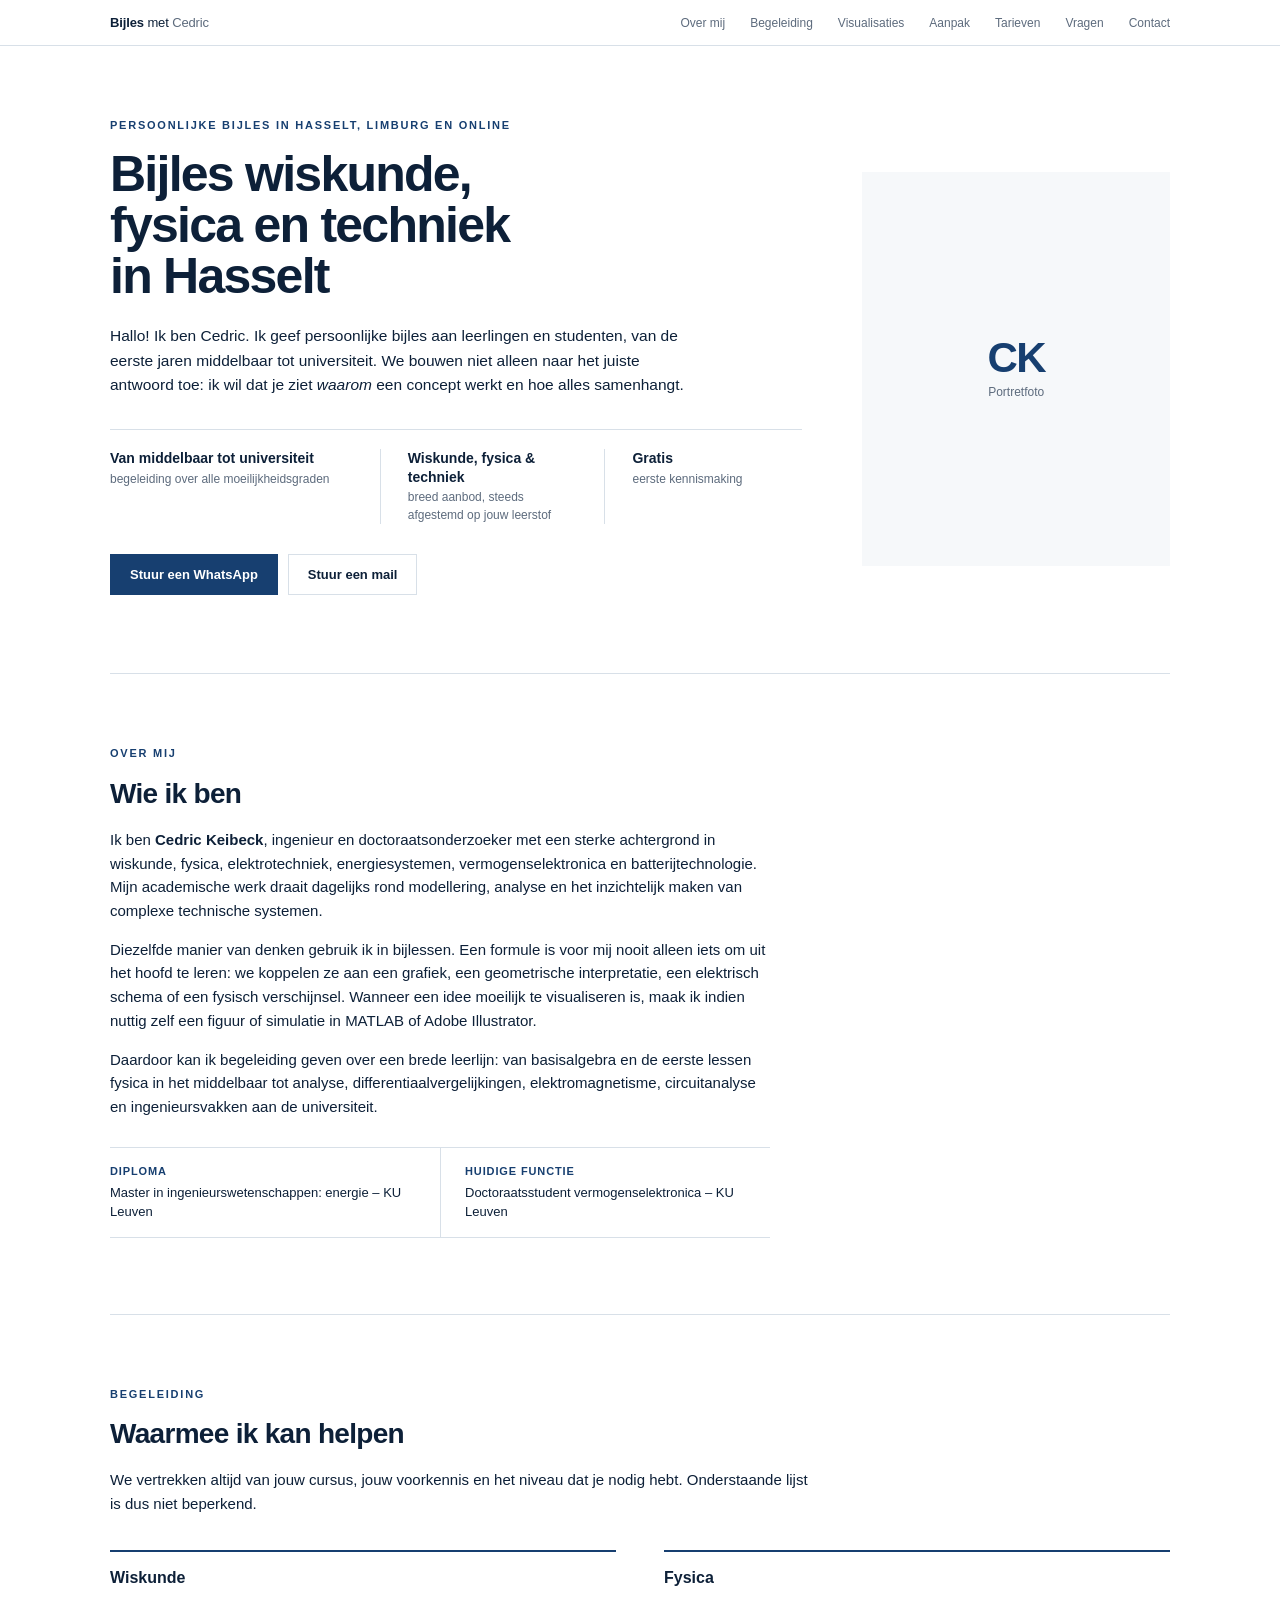
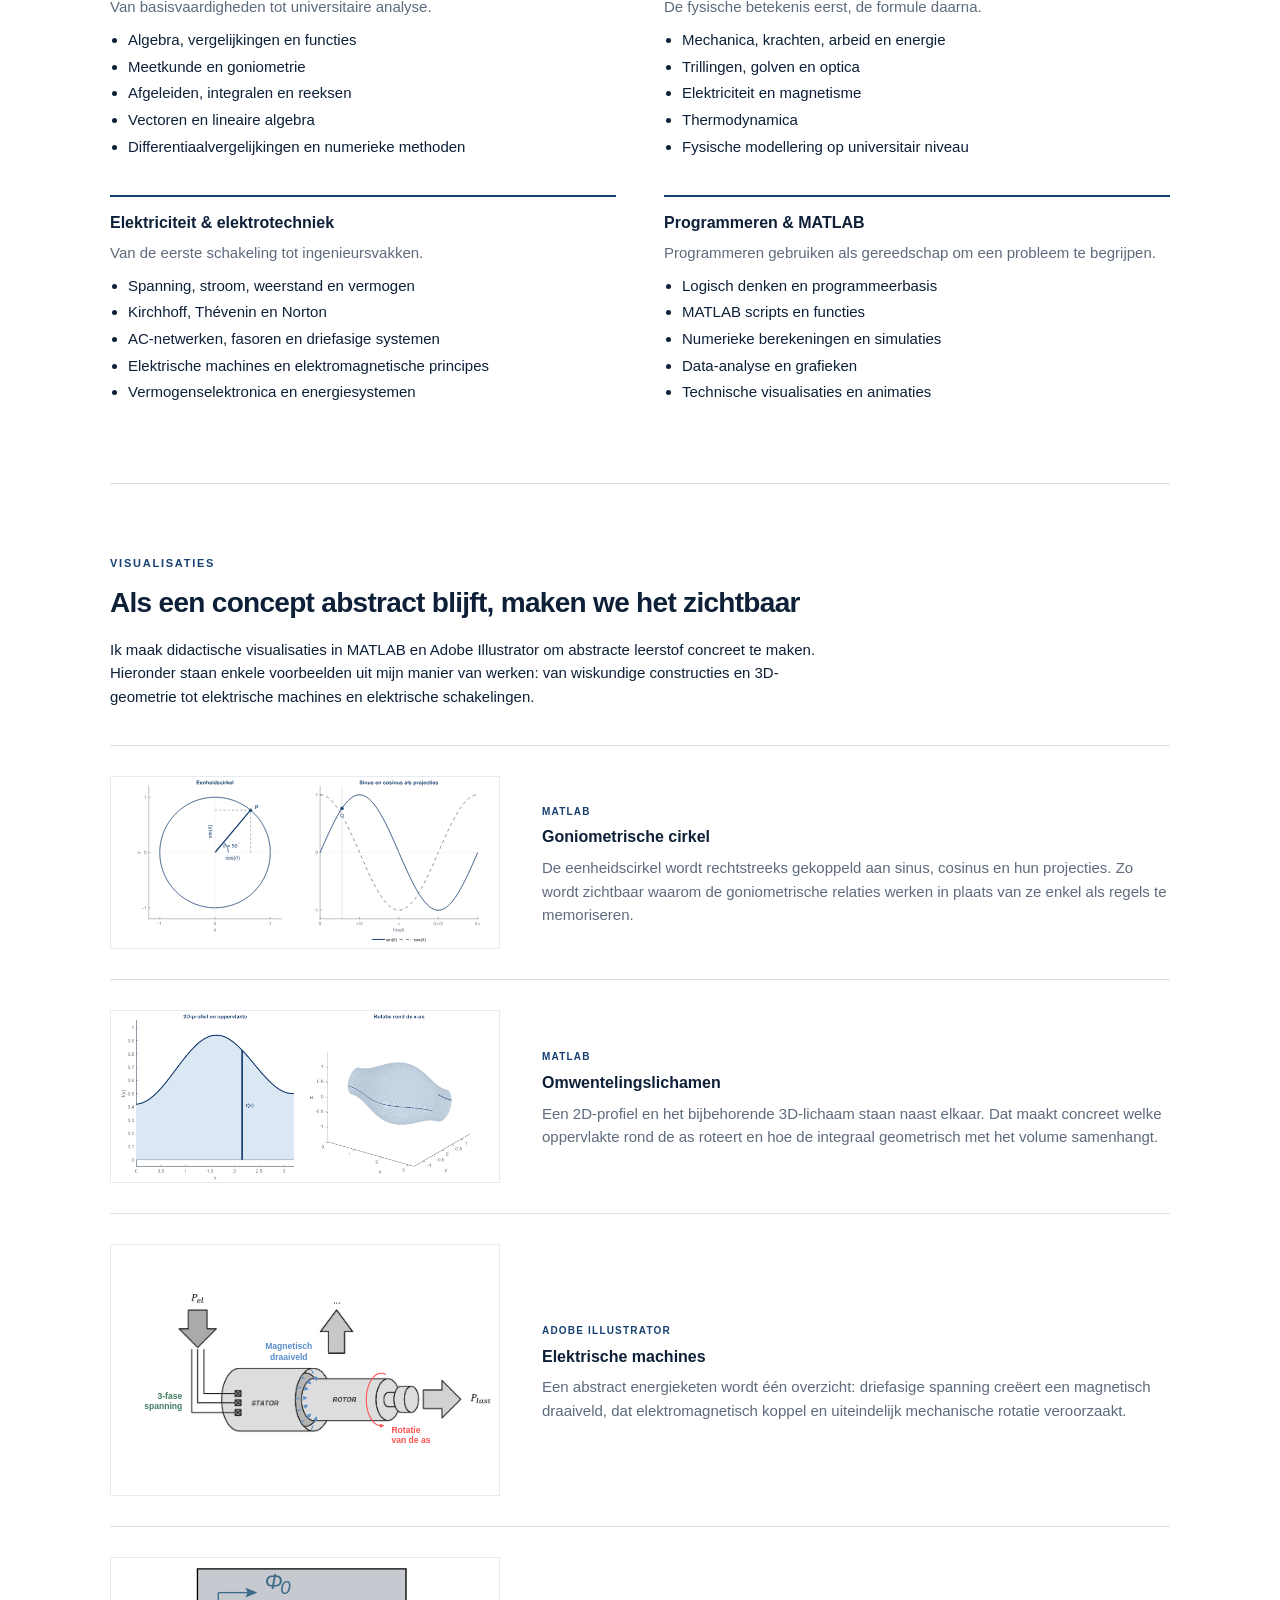
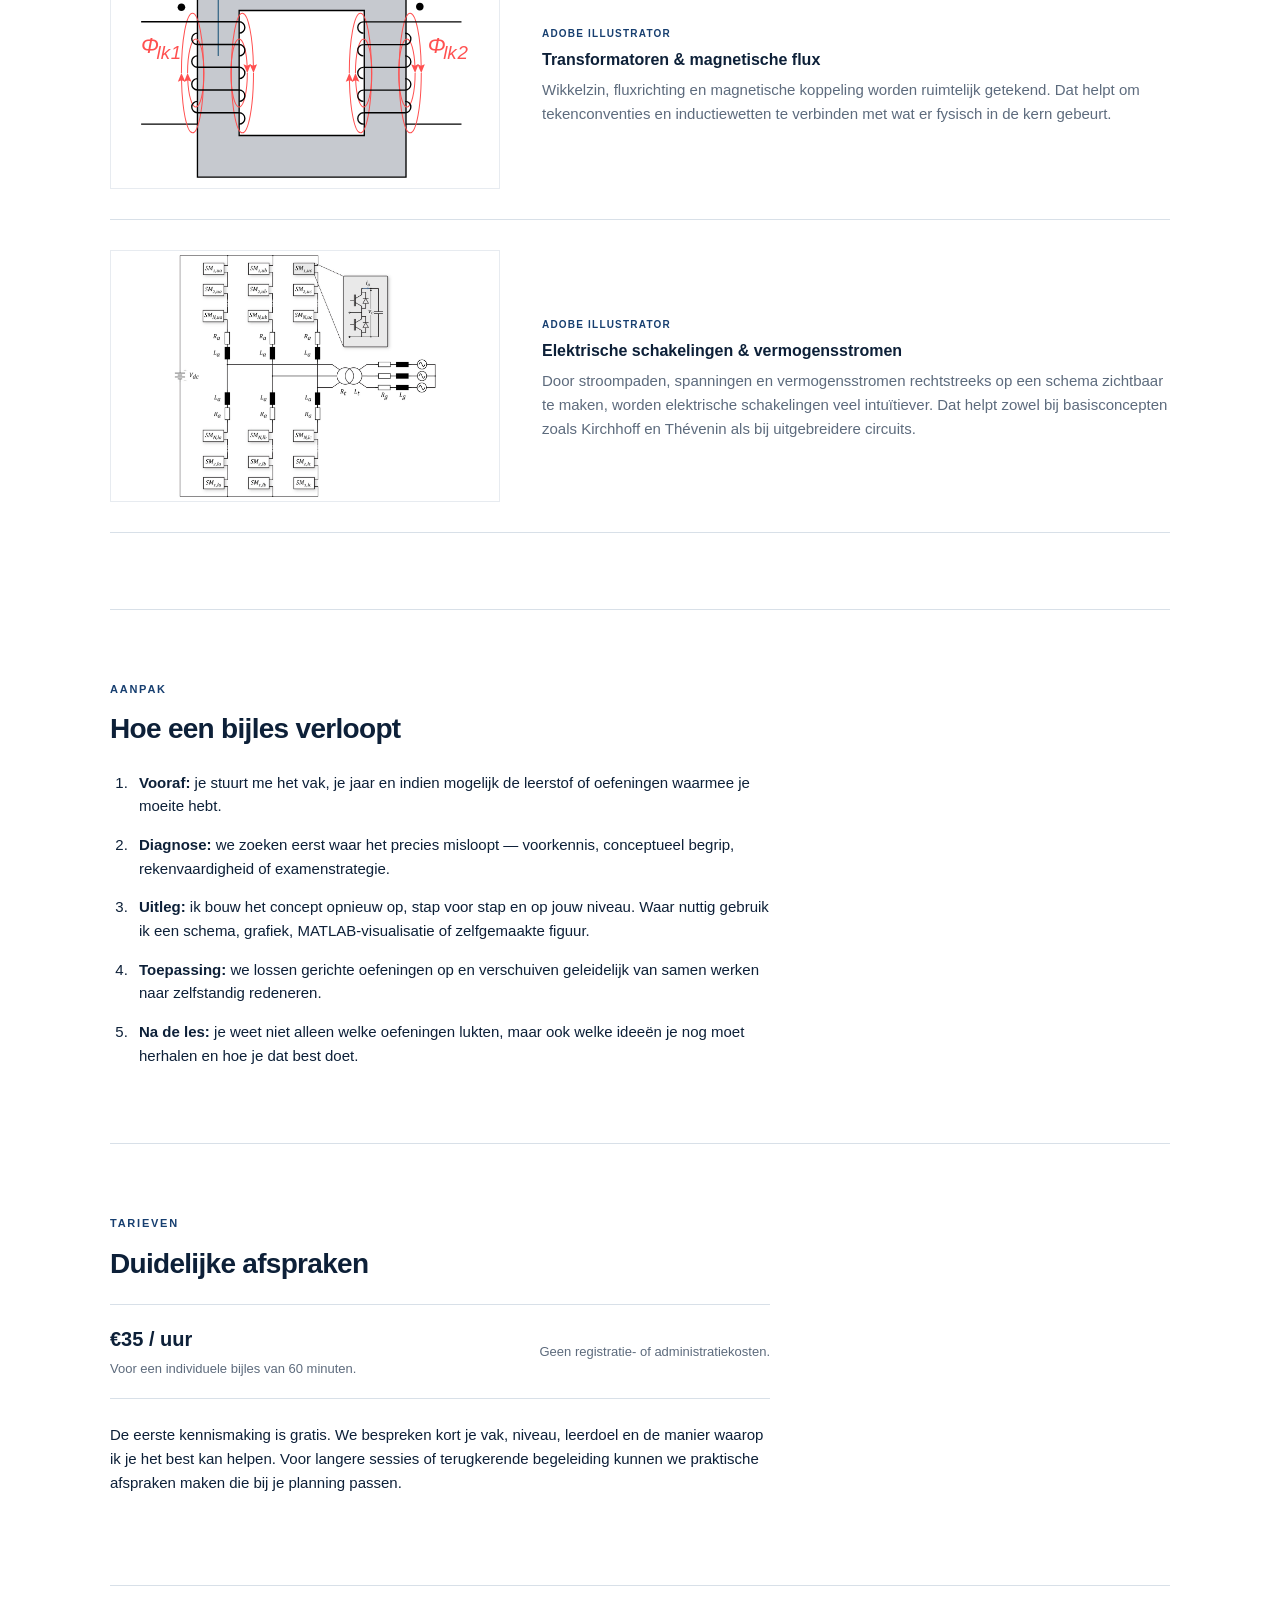
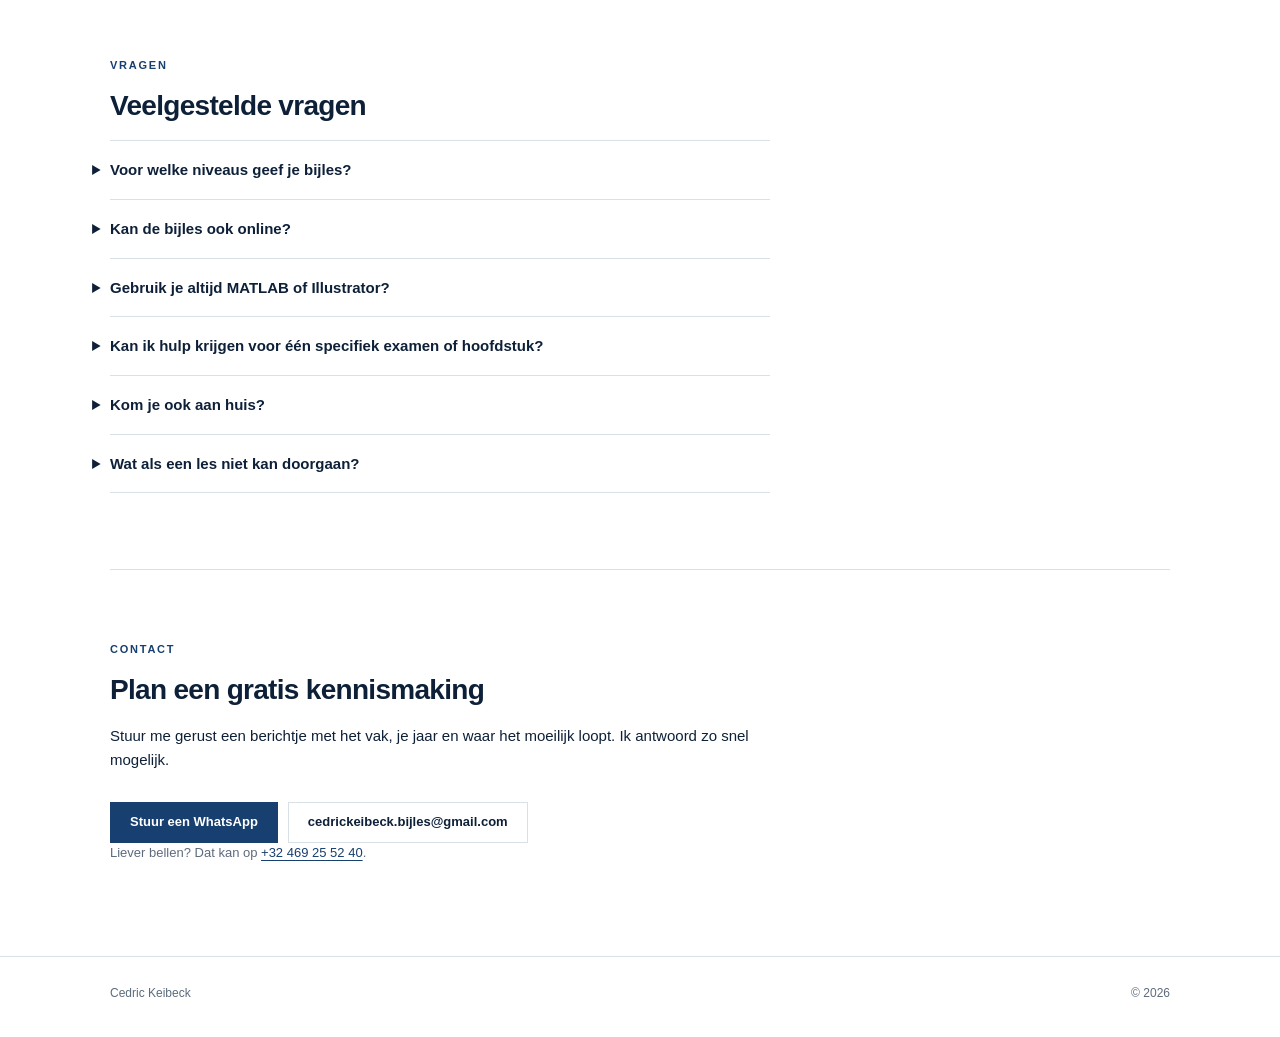
==== commit c09f294c: "Add files via upload" ====
--- a/index.html
+++ b/index.html
@@ -52,8 +52,8 @@
               <span>begeleiding over alle moeilijkheidsgraden</span>
             </div>
             <div class="fact">
-              <strong>MATLAB & Illustrator</strong>
-              <span>abstracte concepten concreet gemaakt</span>
+              <strong>Wiskunde, fysica & techniek</strong>
+              <span>breed aanbod, steeds afgestemd op jouw leerstof</span>
             </div>
             <div class="fact">
               <strong>Gratis</strong>
@@ -180,7 +180,7 @@
         <p class="eyebrow">VISUALISATIES</p>
         <h2>Als een concept abstract blijft, maken we het zichtbaar</h2>
         <p class="section-lead">
-          Ik maak didactische visualisaties in MATLAB en Adobe Illustrator om abstracte leerstof concreet te maken. Hieronder staan echte voorbeelden uit mijn manier van werken: van wiskundige constructies en 3D-geometrie tot elektrische machines en vermogenselektronische schakelingen.
+          Ik maak didactische visualisaties in MATLAB en Adobe Illustrator om abstracte leerstof concreet te maken. Hieronder staan enkele voorbeelden uit mijn manier van werken: van wiskundige constructies en 3D-geometrie tot elektrische machines en elektrische schakelingen.
         </p>
 
         <div class="viz-list">
@@ -234,8 +234,8 @@
             </figure>
             <div class="viz-copy">
               <span class="viz-tool">Adobe Illustrator</span>
-              <h3>Vermogenselektronische schakelingen</h3>
-              <p>Complexe omzetters kunnen stap voor stap worden ontleed: van individuele halfbrug-submodules en arminductanties tot de transformator en de koppeling met het driefasige net.</p>
+              <h3>Elektrische schakelingen & vermogensstromen</h3>
+              <p>Door stroompaden, spanningen en vermogensstromen rechtstreeks op een schema zichtbaar te maken, worden elektrische schakelingen veel intuïtiever. Dat helpt zowel bij basisconcepten zoals Kirchhoff en Thévenin als bij uitgebreidere circuits.</p>
             </div>
           </article>
         </div>
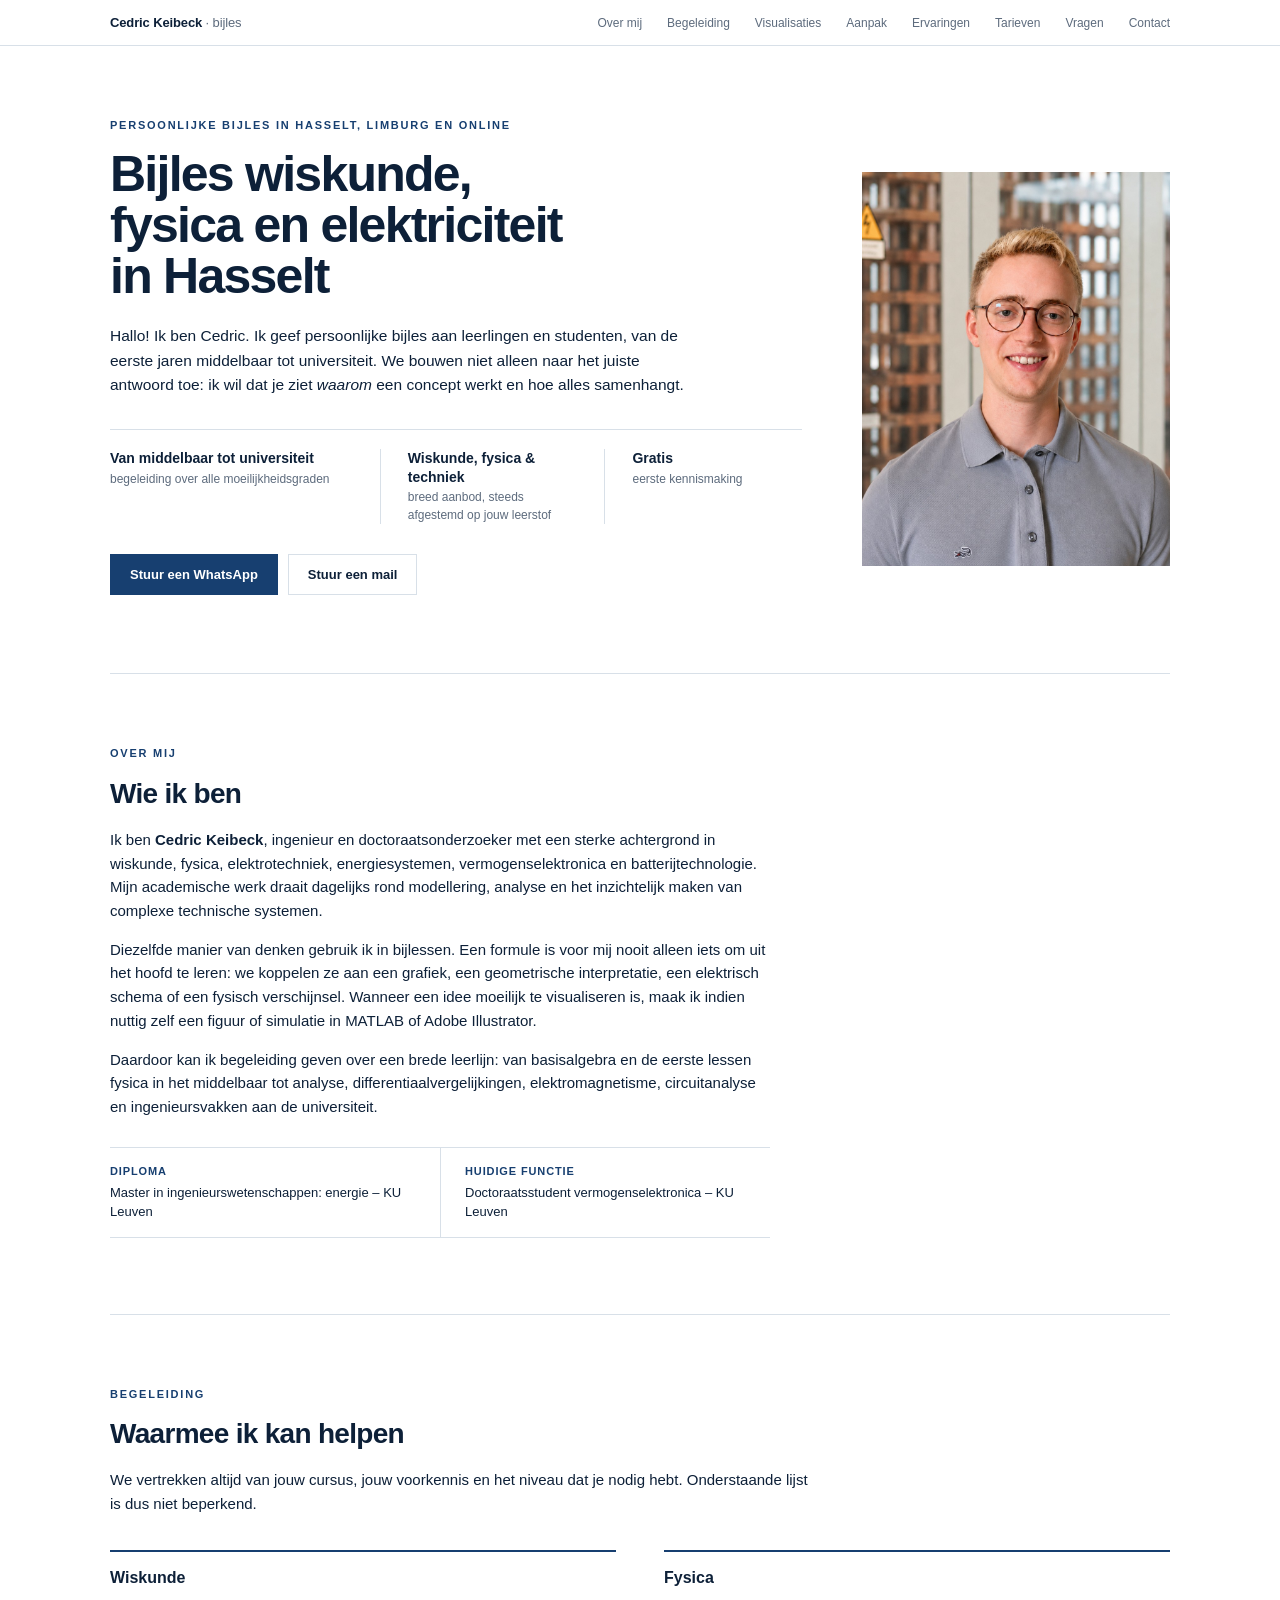
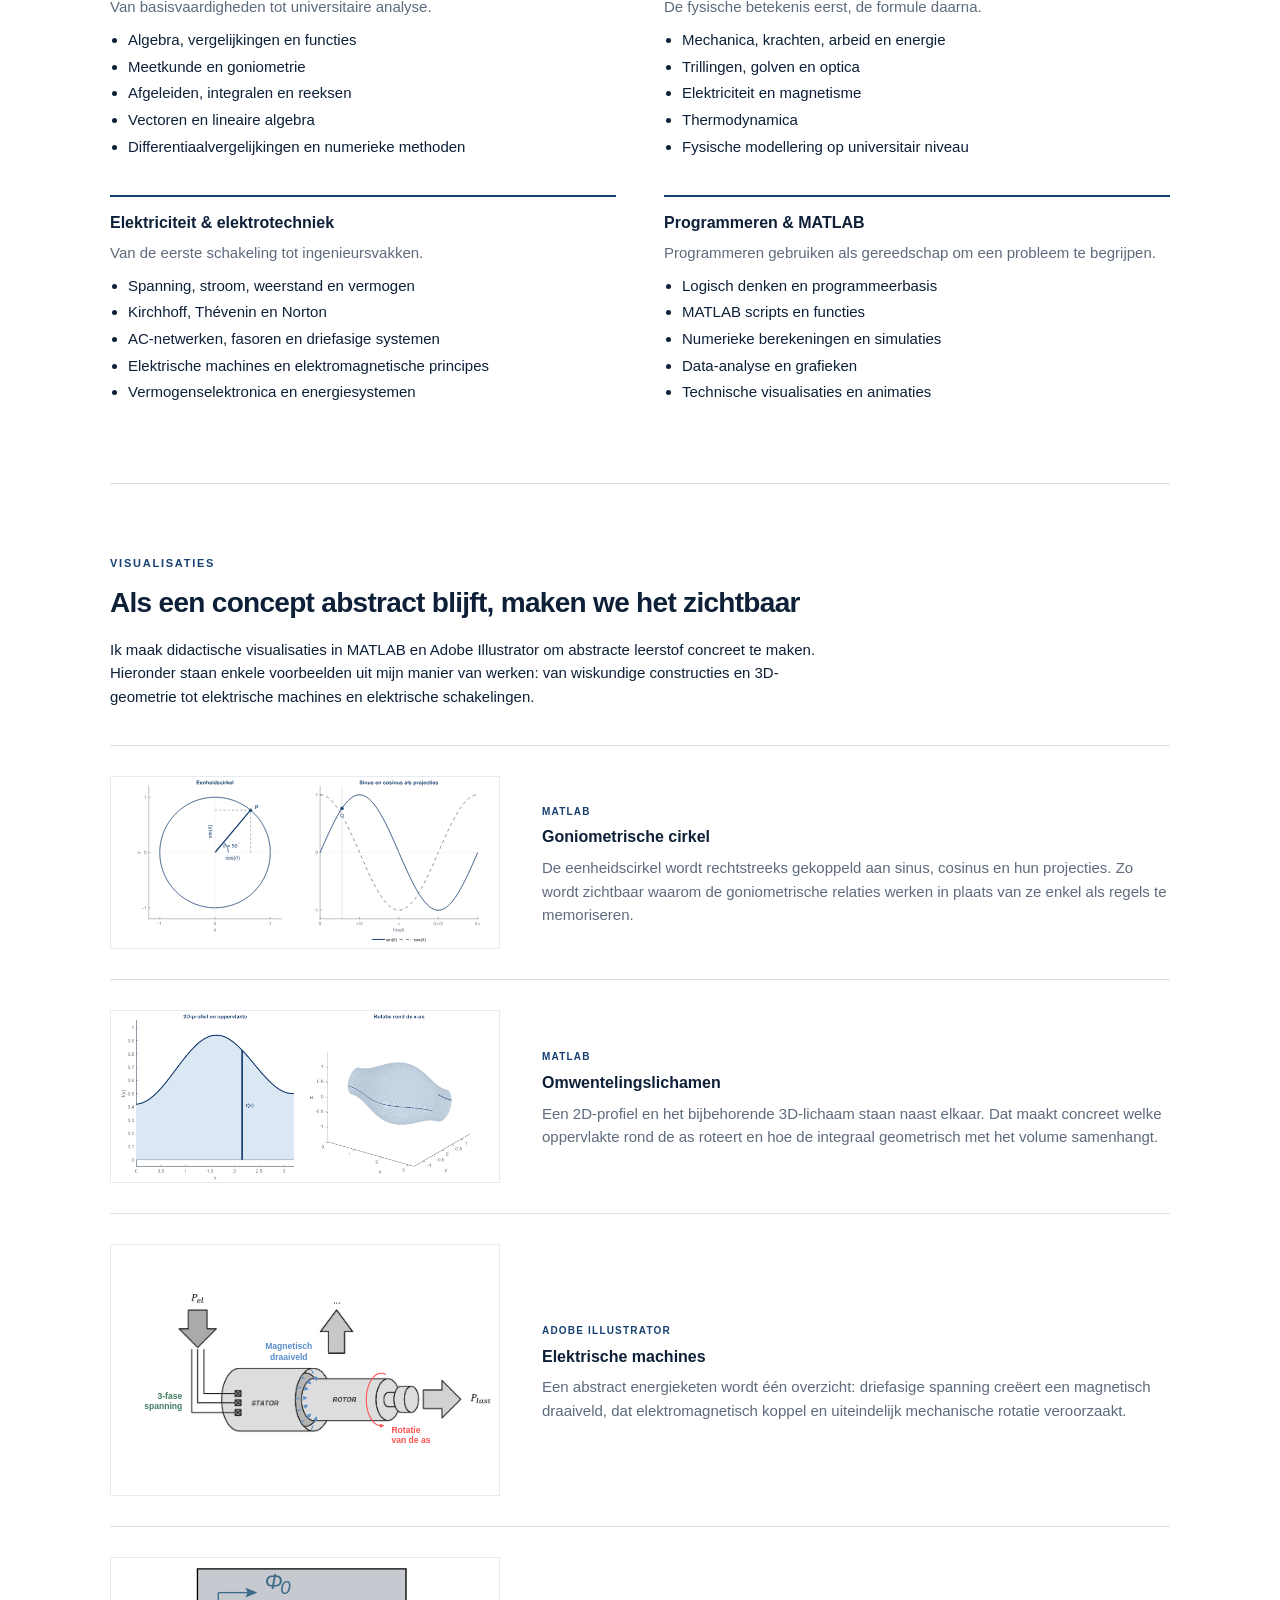
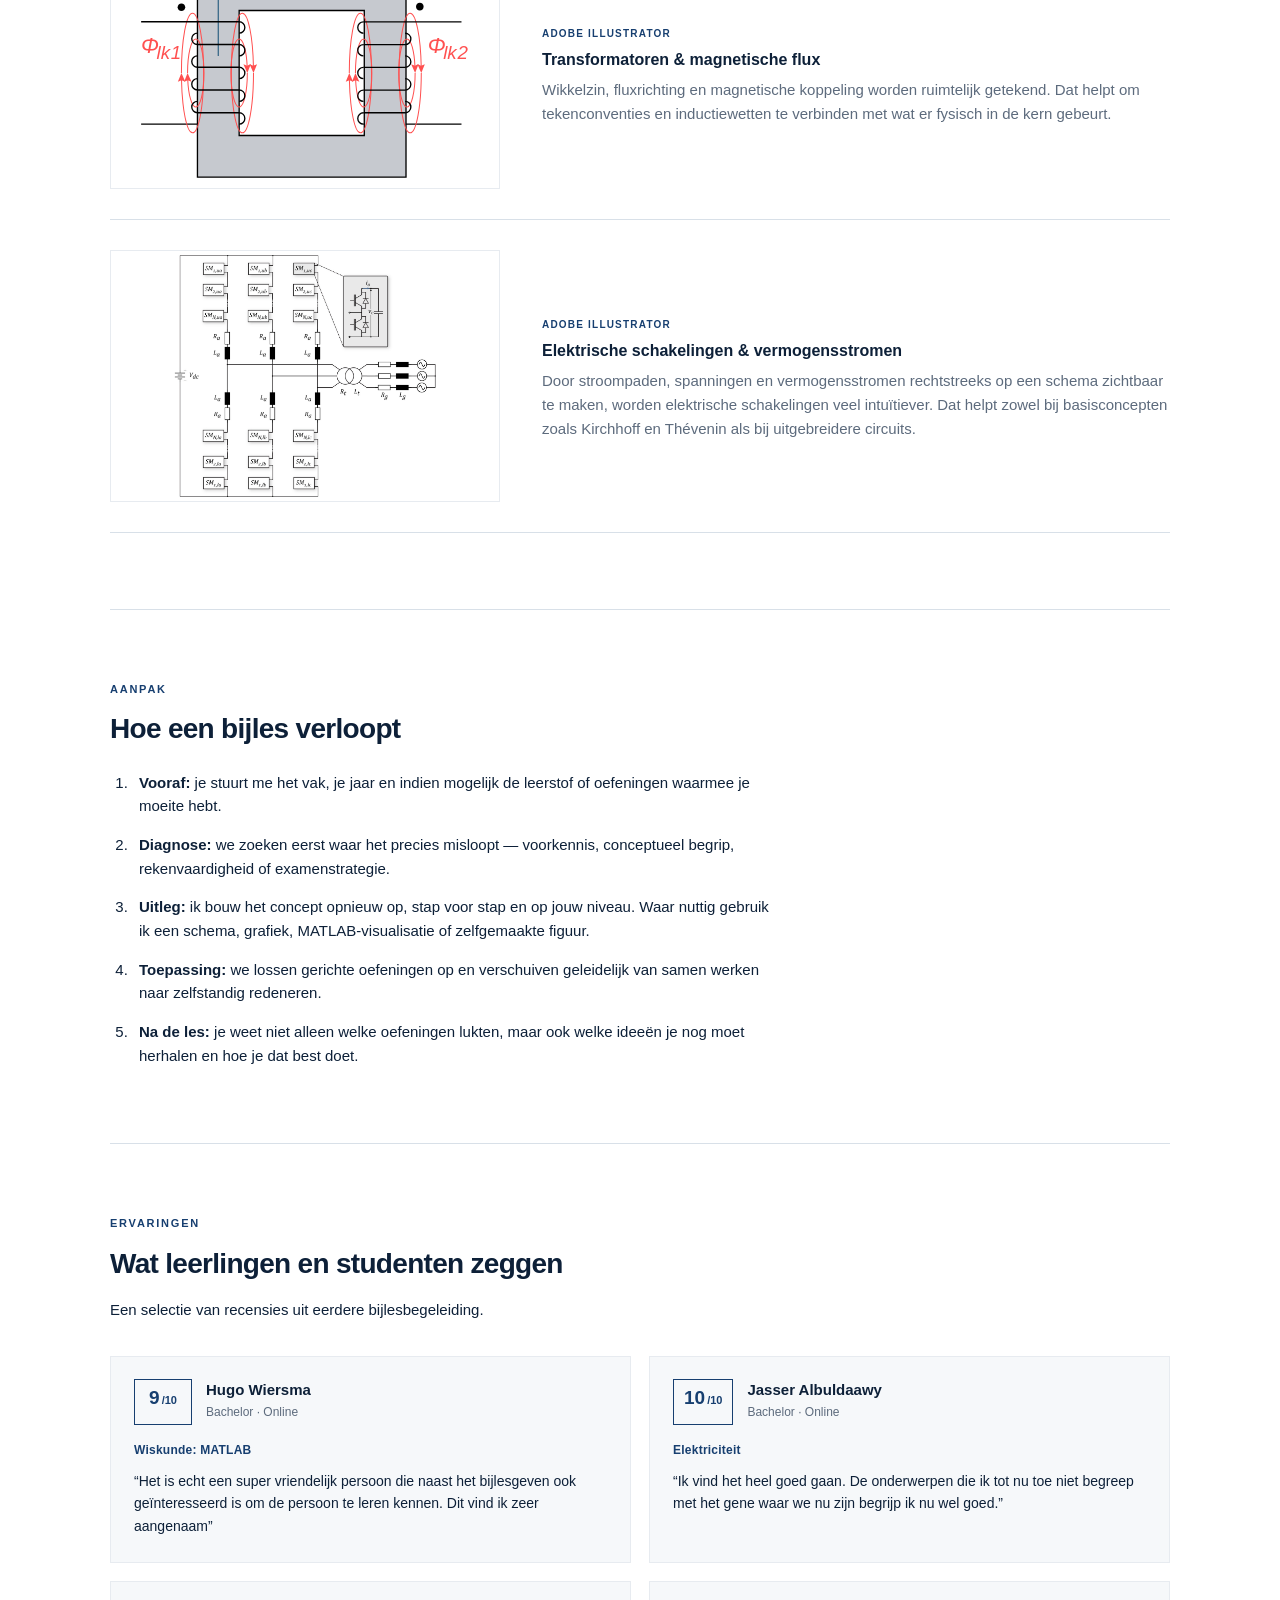
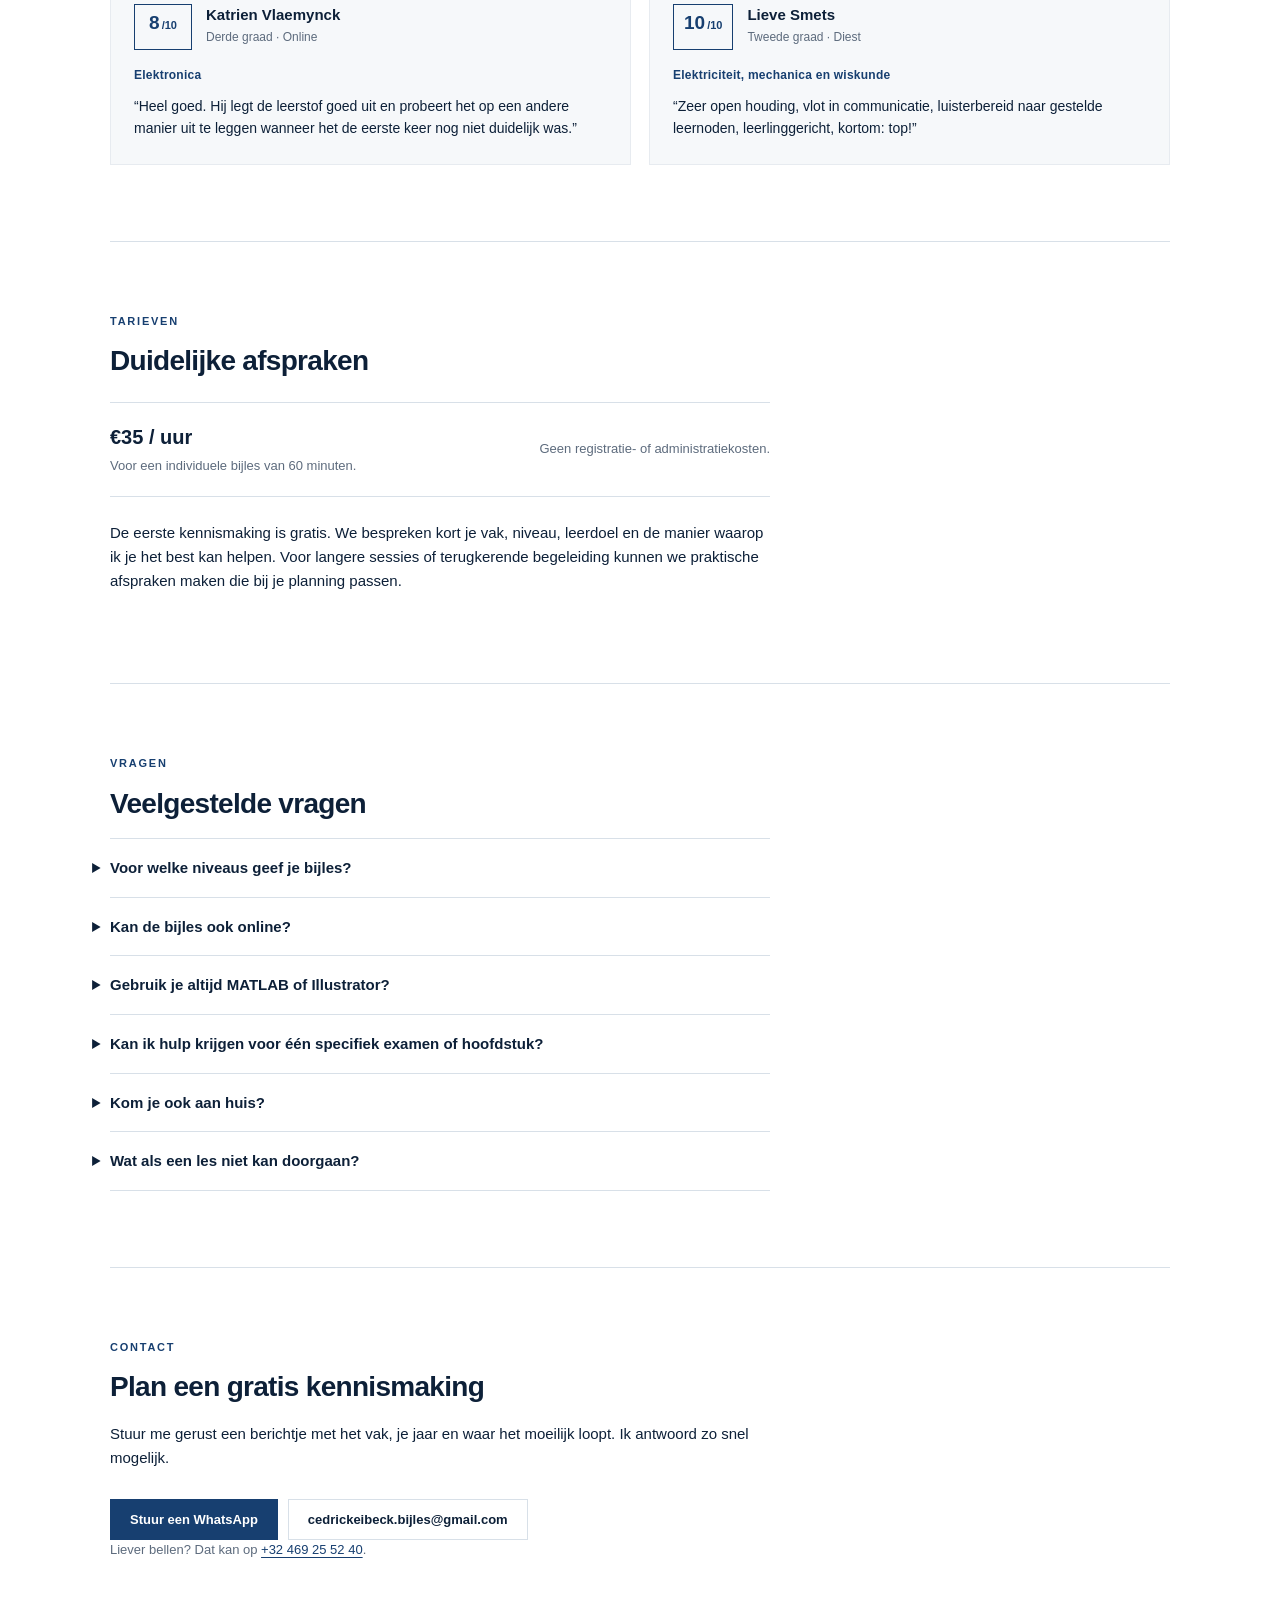
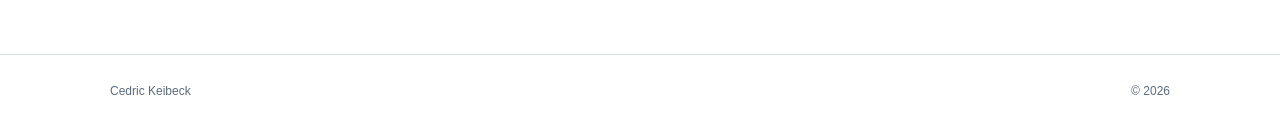
==== commit a494a354: "Add files via upload" ====
--- a/index.html
+++ b/index.html
@@ -5,9 +5,9 @@
   <meta name="viewport" content="width=device-width, initial-scale=1">
   <meta name="description" content="Persoonlijke bijles in wiskunde, fysica, elektriciteit en programmeren in Hasselt en online, van middelbaar tot universiteit.">
   <meta name="theme-color" content="#173b69">
-  <title>Bijles wiskunde, fysica & techniek | Hasselt en online</title>
+  <title>Bijles wiskunde, fysica en elektriciteit in Hasselt | Cedric Keibeck</title>
   <link rel="canonical" href="https://cedrickeibeck.github.io/bijles-website/">
-  <meta property="og:title" content="Bijles wiskunde, fysica & techniek | Hasselt en online">
+  <meta property="og:title" content="Bijles wiskunde, fysica en elektriciteit in Hasselt | Cedric Keibeck">
   <meta property="og:description" content="Persoonlijke bijles van middelbaar tot universiteit, met heldere uitleg en technische visualisaties.">
   <meta property="og:type" content="website">
   <meta property="og:url" content="https://cedrickeibeck.github.io/bijles-website/">
@@ -18,7 +18,7 @@
   <header class="site-header" id="top">
     <div class="wrap nav-wrap">
       <a class="brand" href="#top" aria-label="Naar boven">
-        <strong>Bijles</strong> met <span data-bind="firstName">[Voornaam]</span>
+        <strong>Cedric Keibeck</strong><span class="brand-subtitle"> · bijles</span>
       </a>
       <button class="menu-toggle" aria-expanded="false" aria-controls="site-nav" aria-label="Navigatie openen">Menu</button>
       <nav class="site-nav" id="site-nav" aria-label="Hoofdnavigatie">
@@ -39,7 +39,7 @@
       <div class="wrap hero-grid">
         <div class="hero-copy">
           <p class="eyebrow">PERSOONLIJKE BIJLES IN HASSELT, LIMBURG EN ONLINE</p>
-          <h1>Bijles wiskunde,<br>fysica en techniek<br>in Hasselt</h1>
+          <h1>Bijles wiskunde,<br>fysica en elektriciteit<br>in Hasselt</h1>
           <p class="intro">
             Hallo! Ik ben <span data-bind="firstName">[Voornaam]</span>. Ik geef persoonlijke bijles aan leerlingen en studenten,
             van de eerste jaren middelbaar tot universiteit. We bouwen niet alleen naar het juiste antwoord toe: ik wil dat je ziet
@@ -265,9 +265,10 @@
     <section class="section testimonials-section" id="ervaringen" data-testimonials-section>
       <div class="wrap">
         <p class="eyebrow">ERVARINGEN</p>
-        <h2>Ervaringen van leerlingen en studenten</h2>
+        <h2>Wat leerlingen en studenten zeggen</h2>
+        <p class="section-lead">Een selectie van recensies uit eerdere bijlesbegeleiding.</p>
         <div id="testimonials" class="testimonials" aria-live="polite"></div>
-        <p id="testimonials-empty" class="muted">Hier kunnen later echte recensies worden toegevoegd. De website toont bewust geen verzonnen testimonials.</p>
+        <p id="testimonials-empty" class="muted">Nog geen recensies toegevoegd.</p>
       </div>
     </section>
 
--- a/styles.css
+++ b/styles.css
@@ -56,7 +56,7 @@
   letter-spacing: -.01em;
 }
 .brand strong { color: var(--ink); }
-.brand span { color: var(--muted); }
+.brand .brand-subtitle { color: var(--muted); font-weight: 400; }
 .site-nav { display: flex; align-items: center; gap: 25px; margin-left: auto; }
 .site-nav a {
   color: var(--muted);
@@ -269,10 +269,54 @@
 .steps li { margin-bottom: 15px; padding-left: 7px; }
 .steps li:last-child { margin-bottom: 0; }
 
-.testimonials { display: grid; grid-template-columns: repeat(3, 1fr); gap: 28px; margin-top: 30px; }
-.testimonial { border-top: 2px solid var(--blue); padding-top: 16px; }
-.testimonial blockquote { margin: 0 0 12px; }
-.testimonial cite { color: var(--muted); font-size: 12px; font-style: normal; }
+.testimonials {
+  display: grid;
+  grid-template-columns: repeat(2, minmax(0, 1fr));
+  gap: 18px;
+  margin-top: 28px;
+}
+.testimonial {
+  min-width: 0;
+  padding: 22px 23px 24px;
+  background: var(--soft);
+  border: 1px solid #e7ebf0;
+}
+.testimonial-topline {
+  display: flex;
+  align-items: center;
+  gap: 14px;
+  margin-bottom: 16px;
+}
+.testimonial-score {
+  flex: 0 0 auto;
+  display: inline-flex;
+  align-items: baseline;
+  justify-content: center;
+  min-width: 58px;
+  min-height: 46px;
+  padding: 8px 10px;
+  border: 1px solid var(--blue);
+  color: var(--blue);
+  font-size: 19px;
+  line-height: 1;
+  font-weight: 700;
+}
+.testimonial-score small { margin-left: 2px; font-size: 11px; font-weight: 600; }
+.testimonial-author { display: block; color: var(--ink); font-size: 15px; line-height: 1.25; }
+.testimonial-context { display: block; margin-top: 3px; color: var(--muted); font-size: 12px; }
+.testimonial-subject {
+  margin: 0 0 10px;
+  color: var(--blue);
+  font-size: 12px;
+  font-weight: 700;
+  letter-spacing: .02em;
+}
+.testimonial blockquote {
+  margin: 0;
+  color: var(--ink);
+  font-size: 14px;
+  line-height: 1.62;
+}
 
 .price-line {
   display: flex;
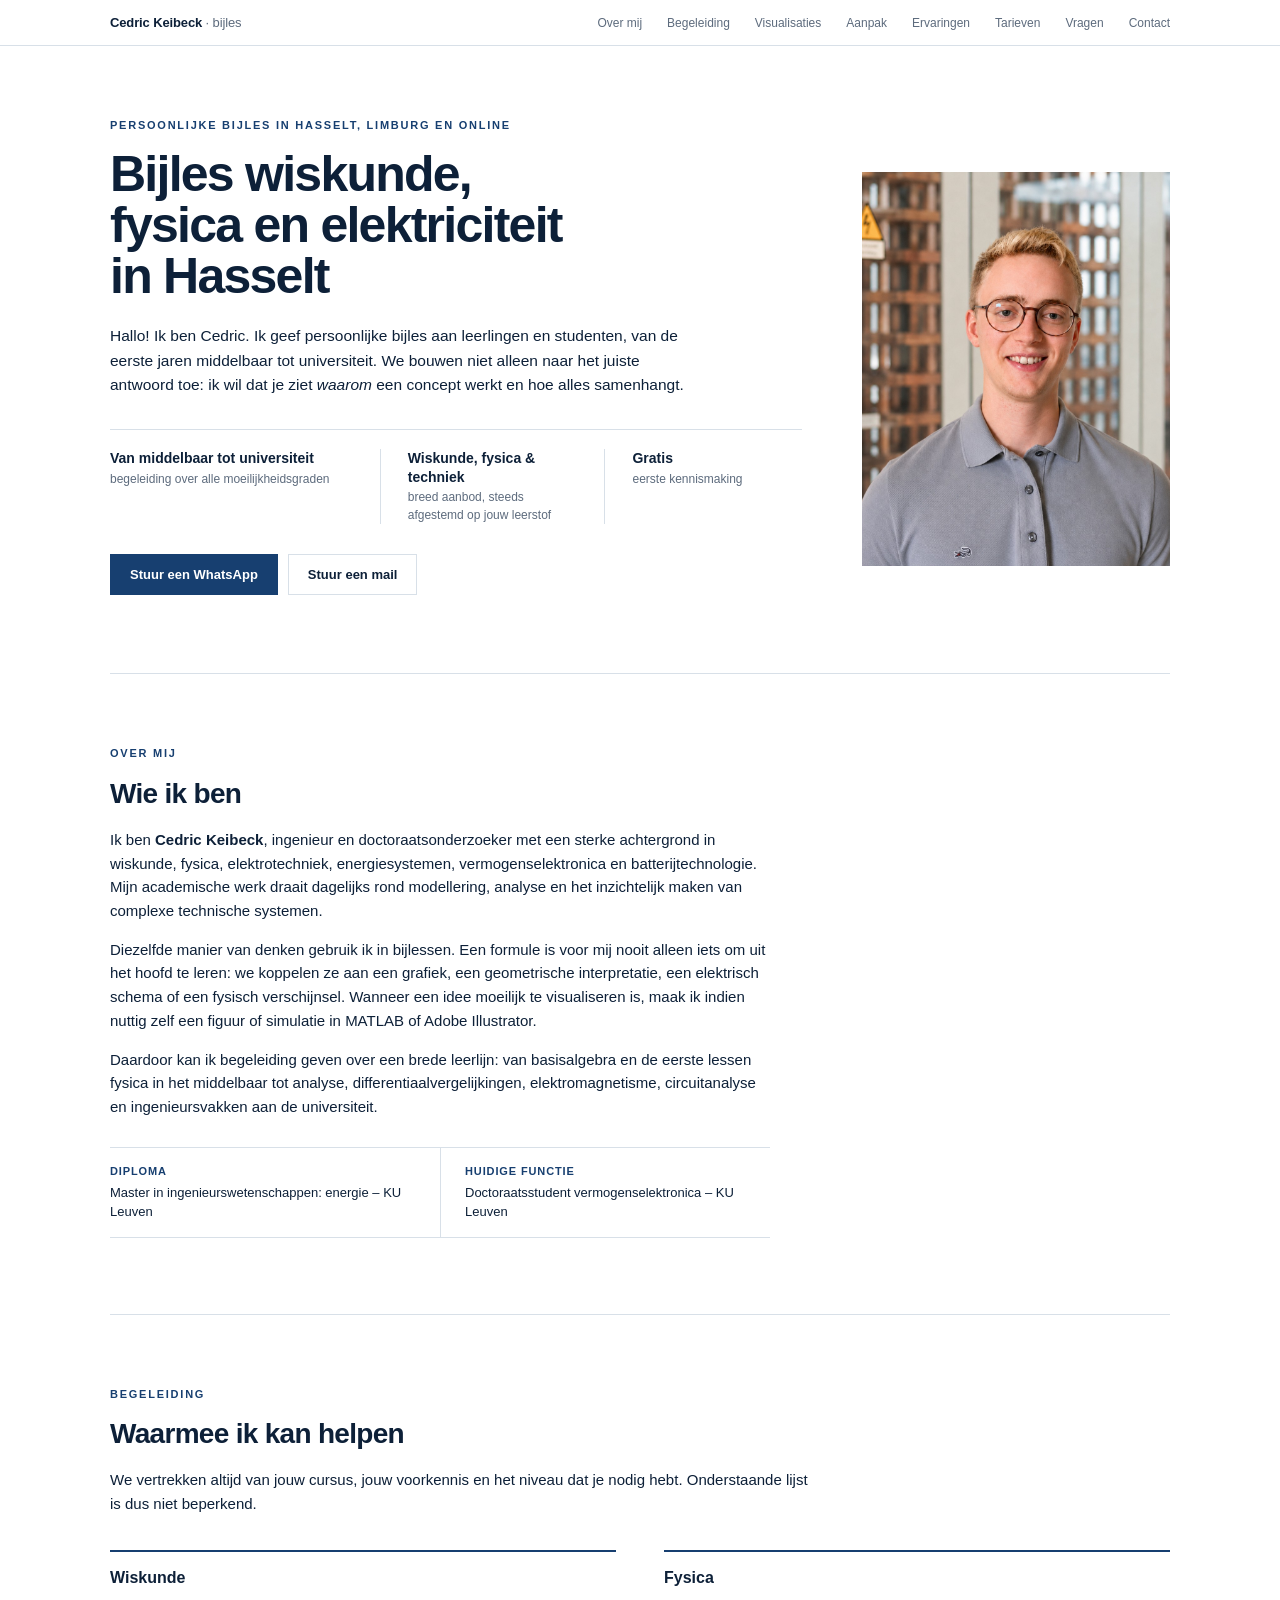
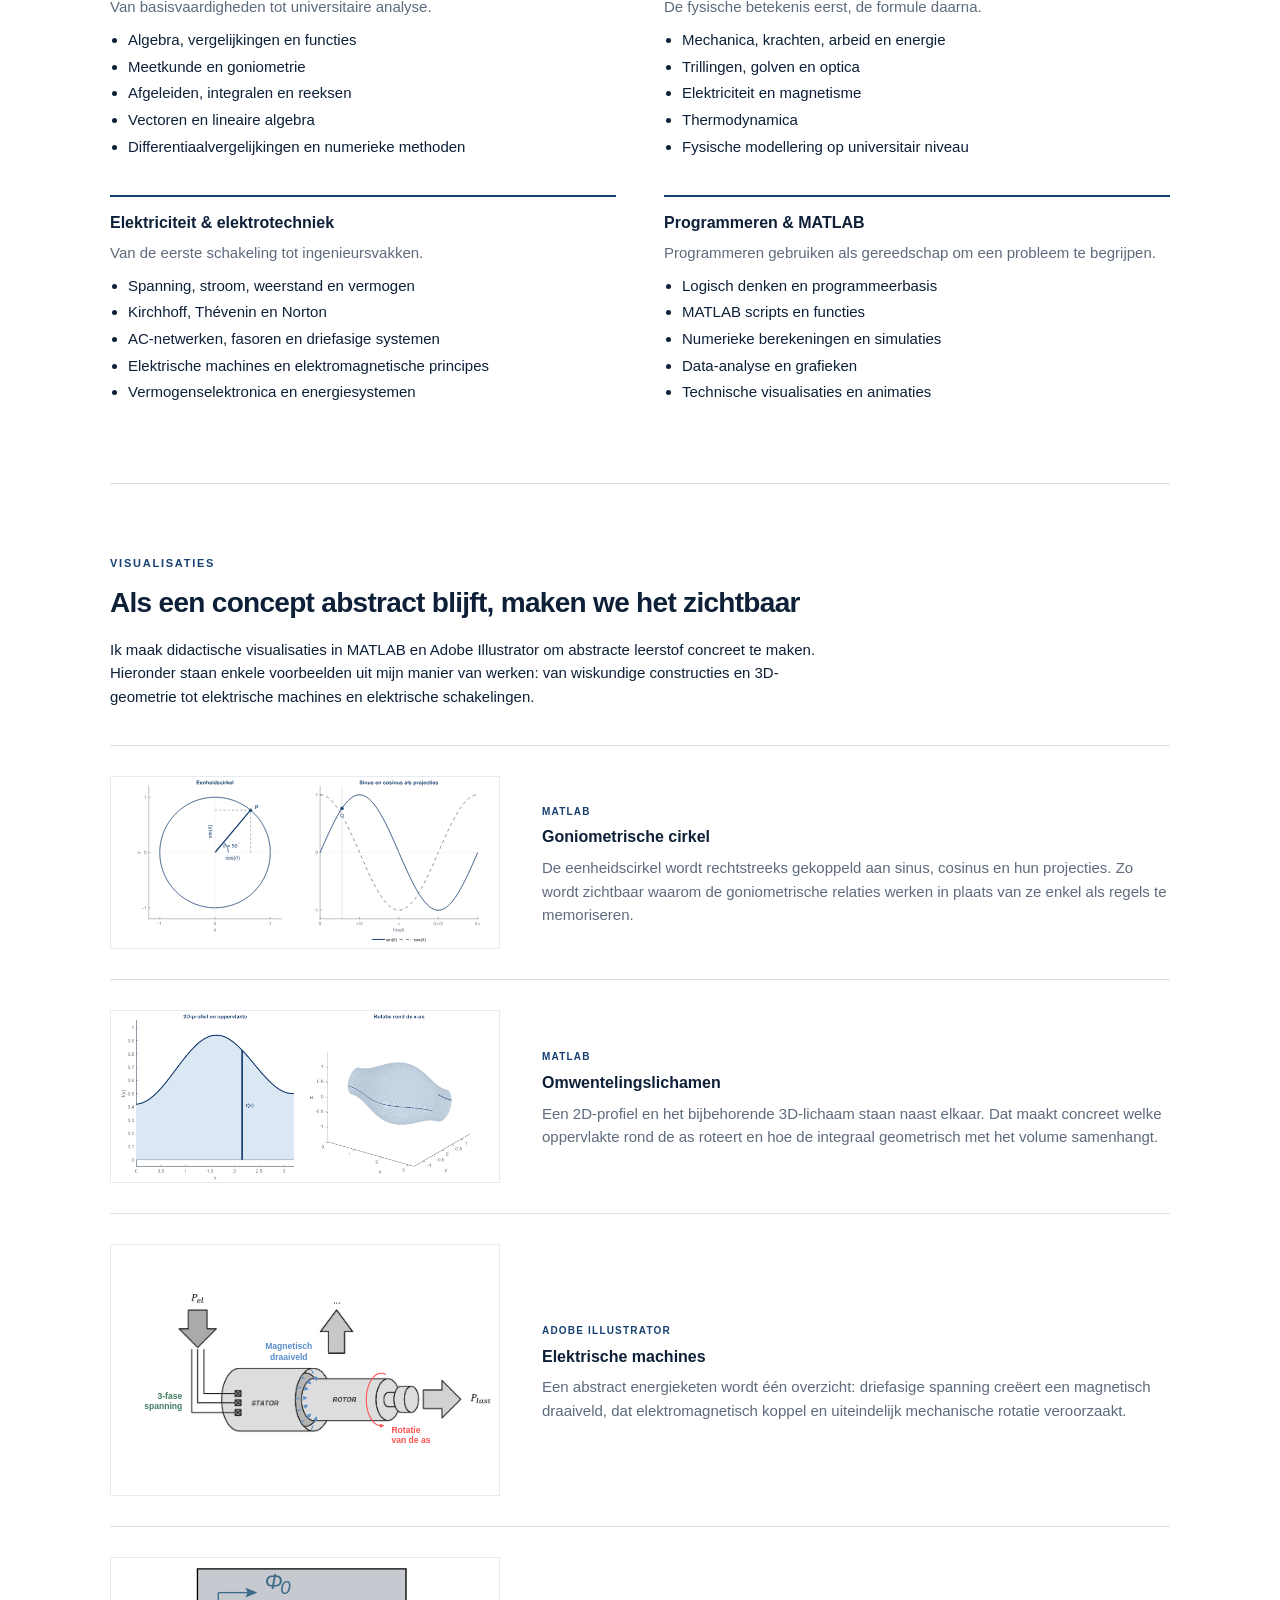
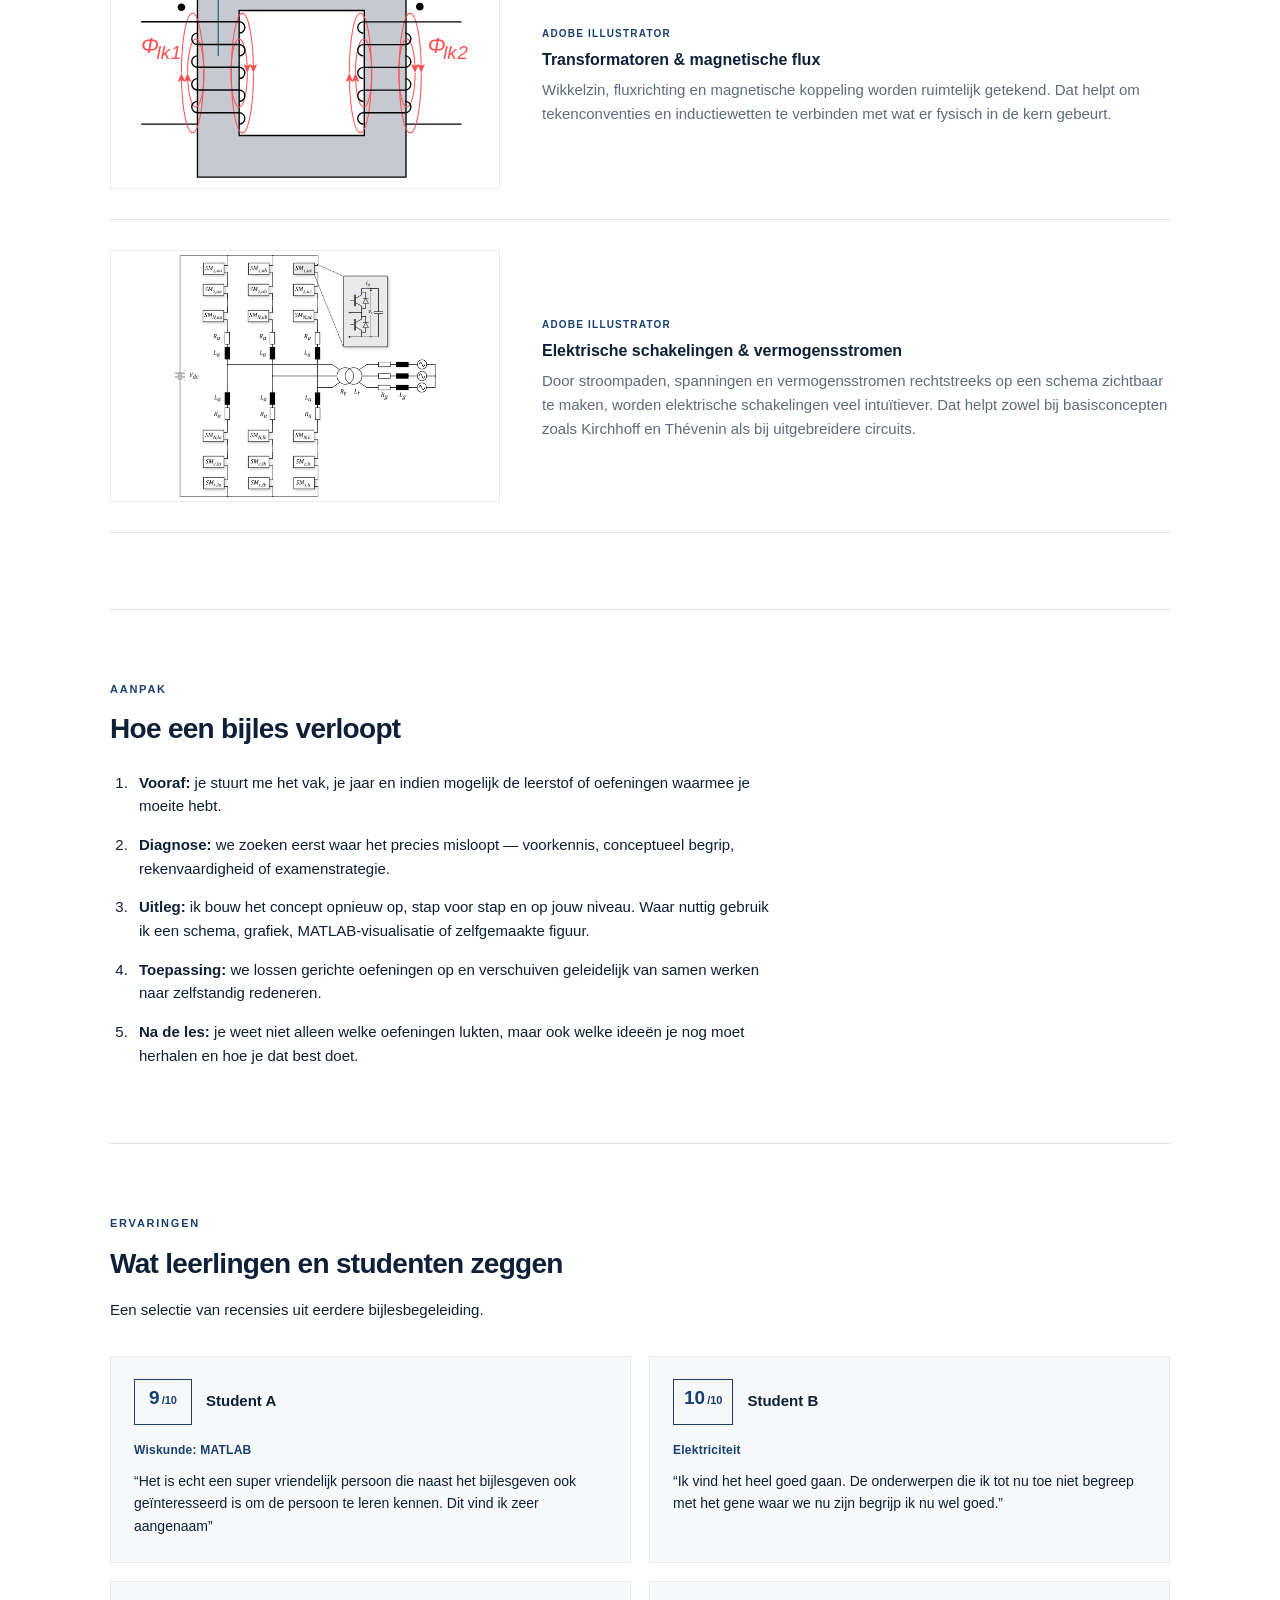
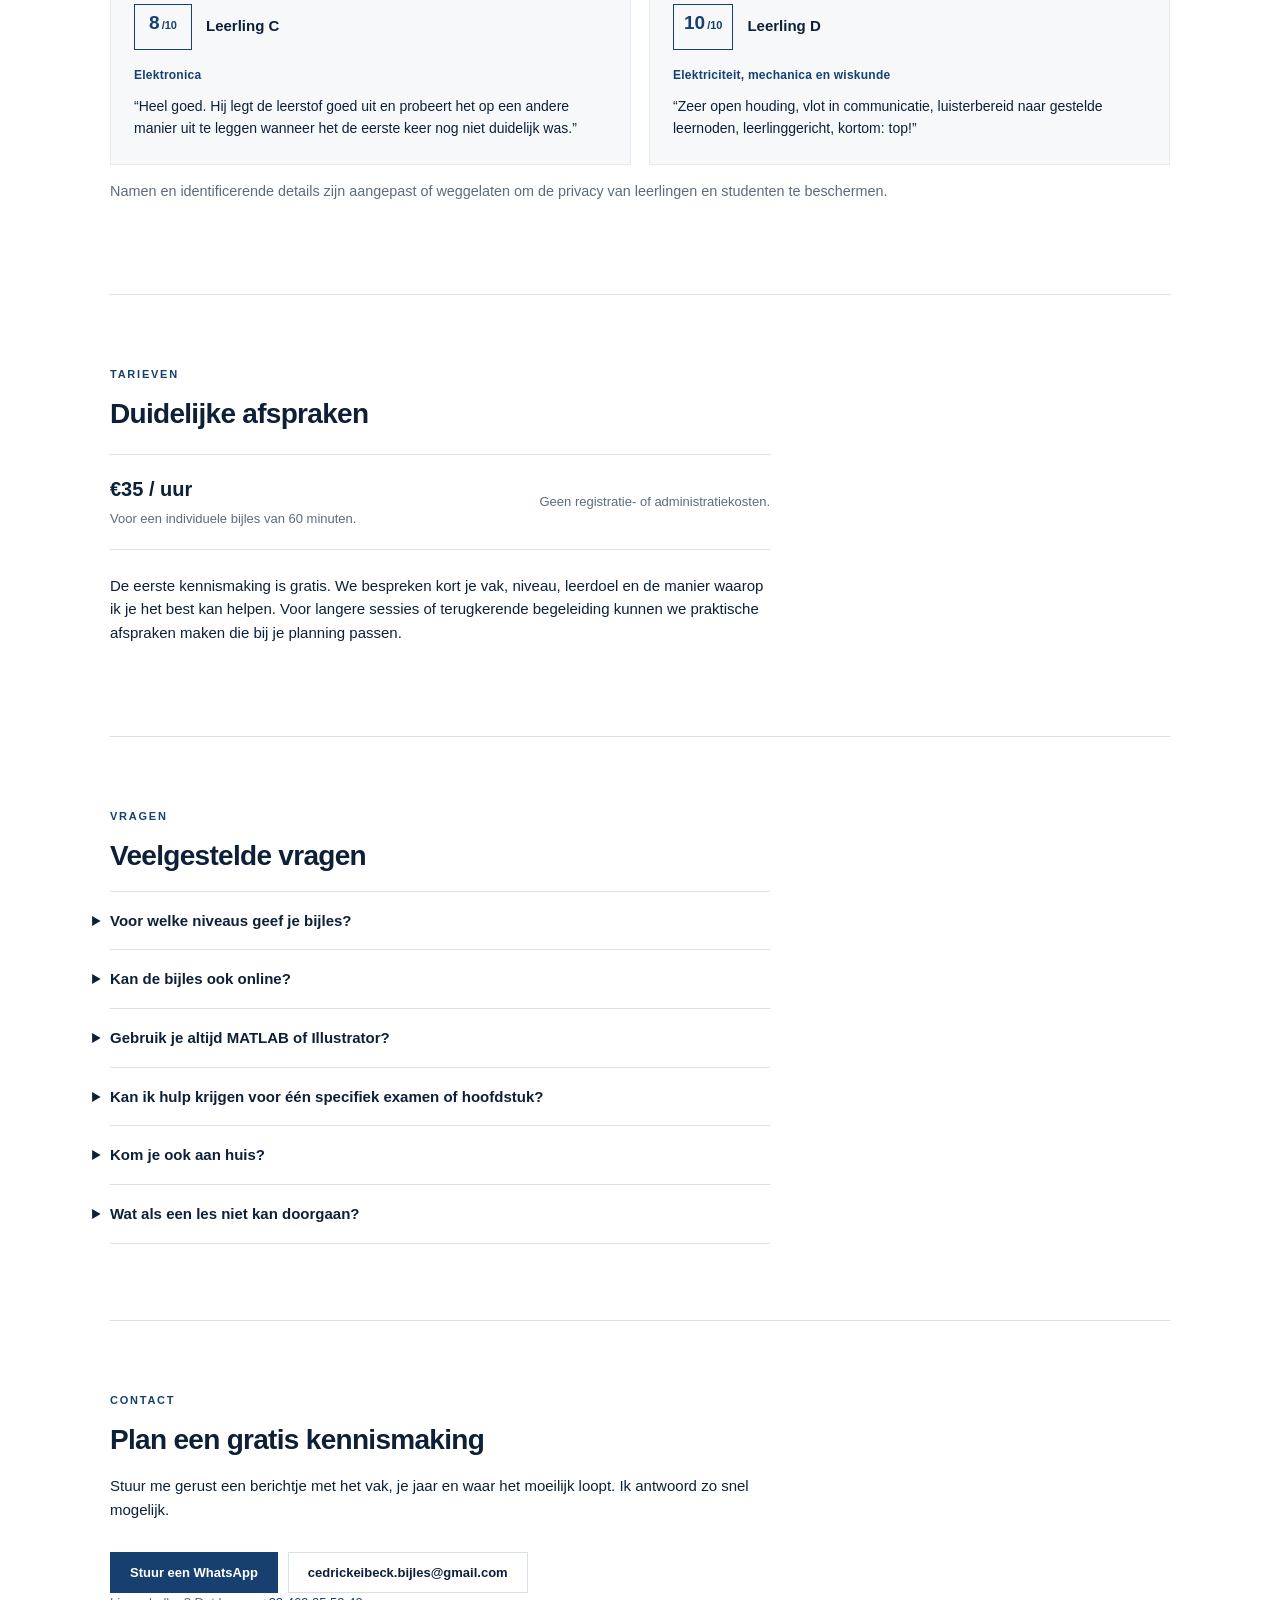
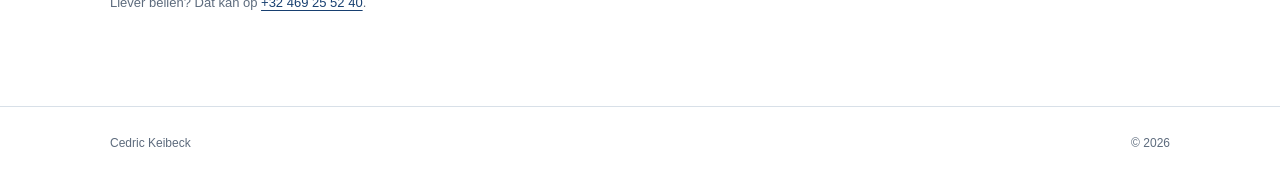
==== commit 1fb9a185: "Add files via upload" ====
--- a/index.html
+++ b/index.html
@@ -268,6 +268,7 @@
         <h2>Wat leerlingen en studenten zeggen</h2>
         <p class="section-lead">Een selectie van recensies uit eerdere bijlesbegeleiding.</p>
         <div id="testimonials" class="testimonials" aria-live="polite"></div>
+        <p class="privacy-note">Namen en identificerende details zijn aangepast of weggelaten om de privacy van leerlingen en studenten te beschermen.</p>
         <p id="testimonials-empty" class="muted">Nog geen recensies toegevoegd.</p>
       </div>
     </section>
--- a/styles.css
+++ b/styles.css
@@ -399,3 +399,11 @@
   .contact-actions, .hero-actions { align-items: stretch; }
   .portrait-wrap { width: 100%; }
 }
+
+
+.privacy-note {
+  margin-top: 1rem;
+  color: var(--muted, #5f6b7a);
+  font-size: 0.9rem;
+  line-height: 1.5;
+}
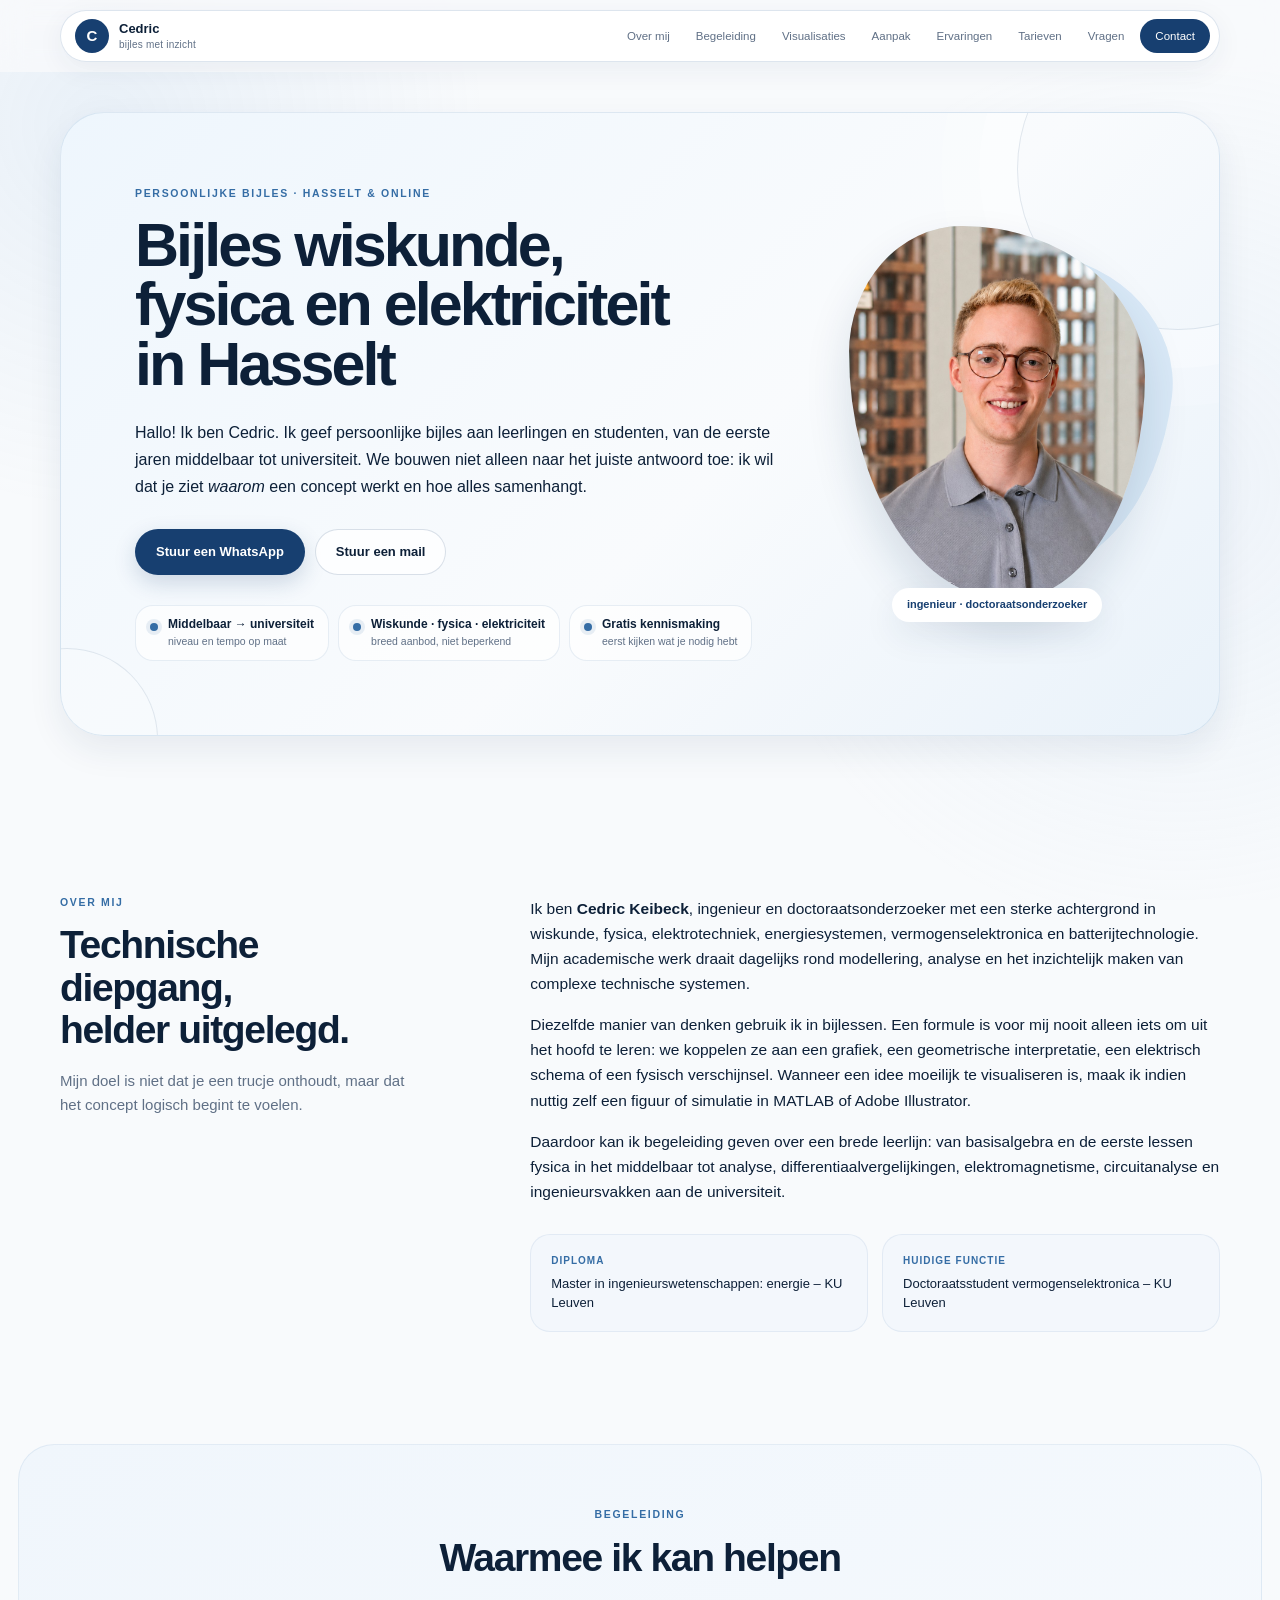
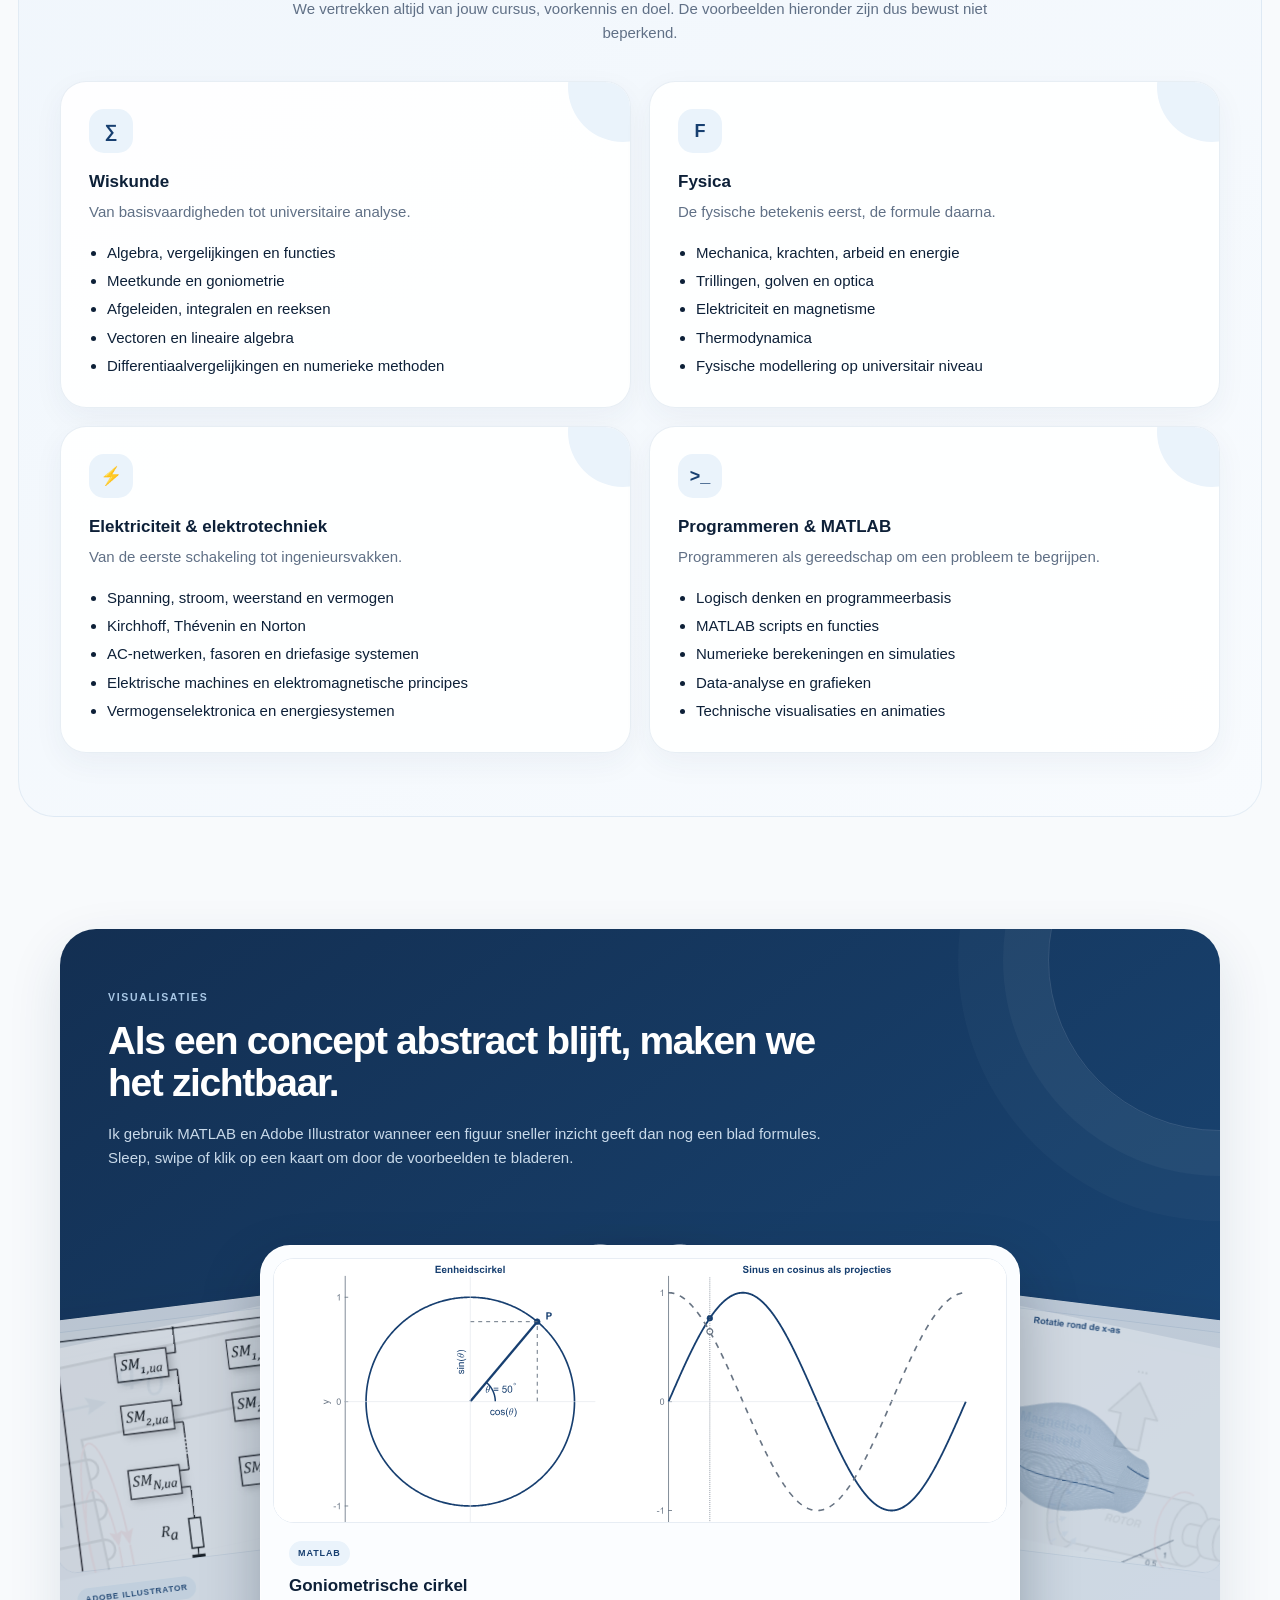
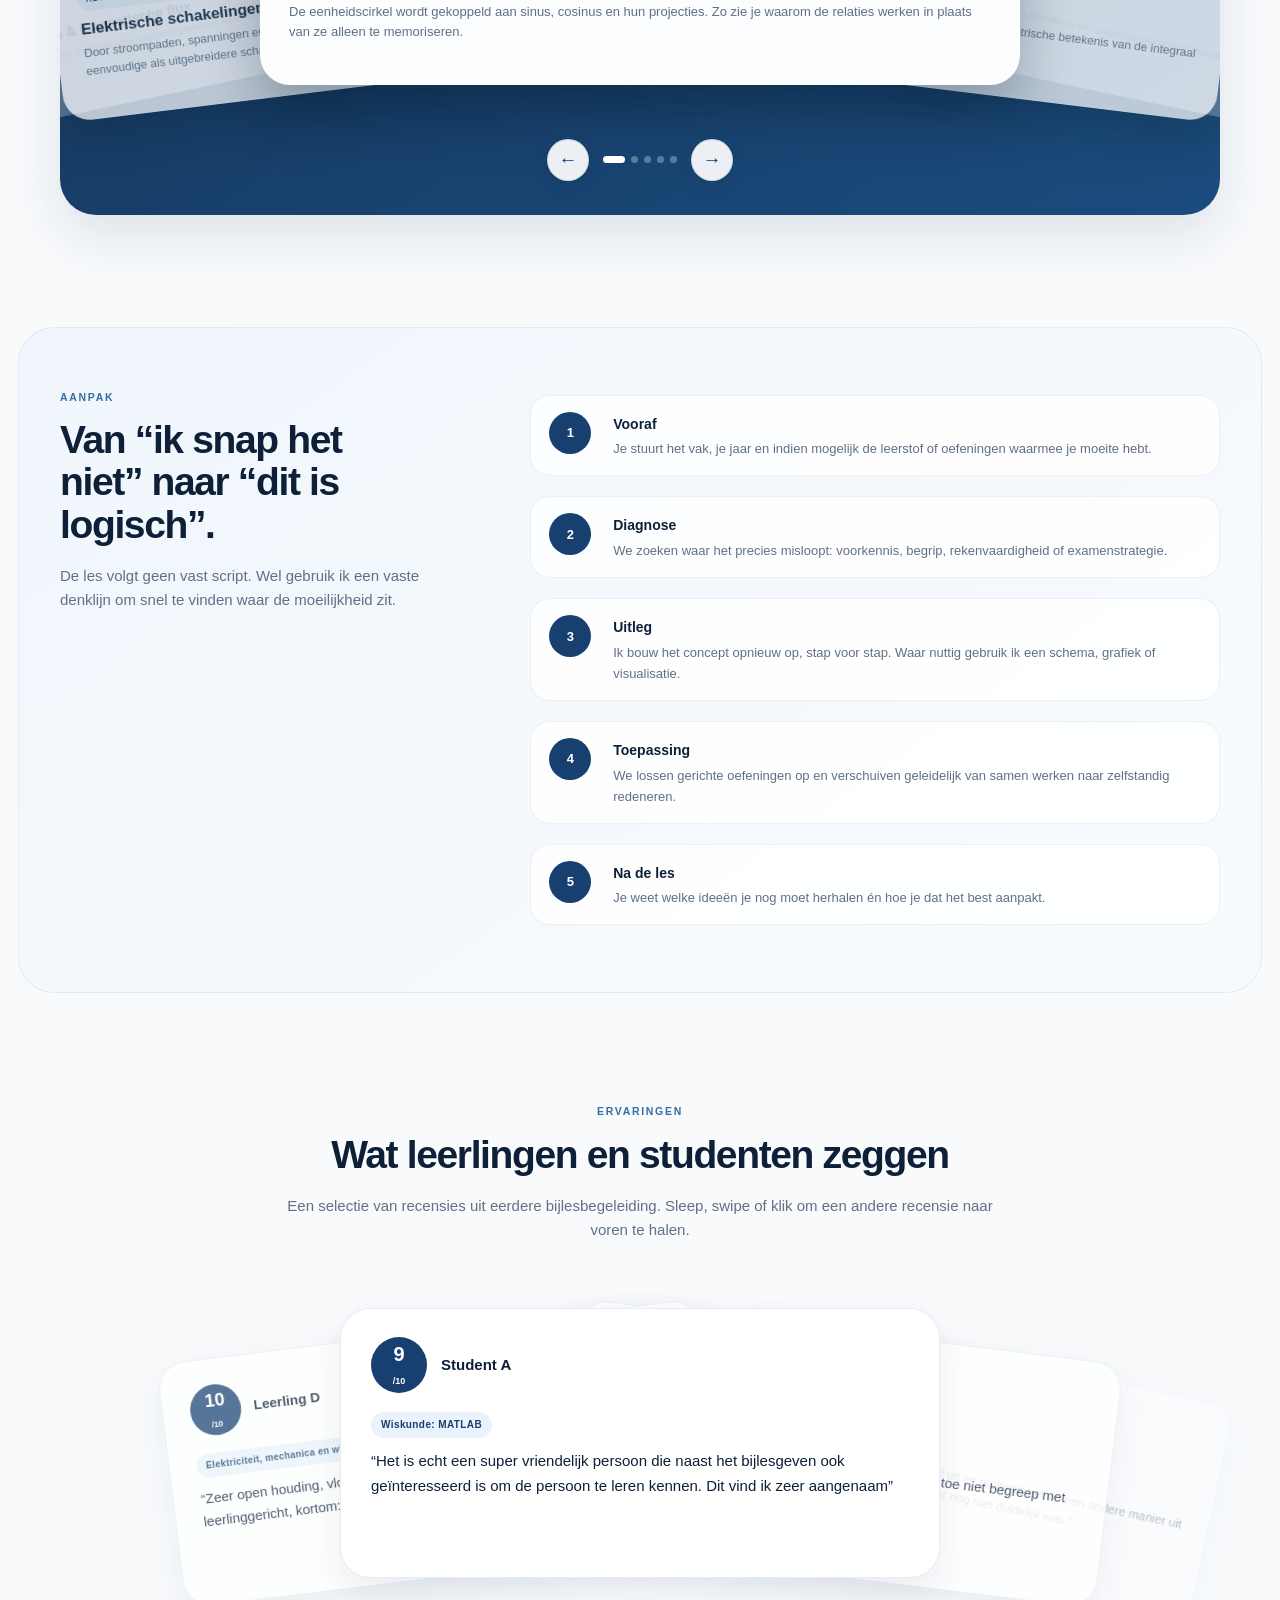
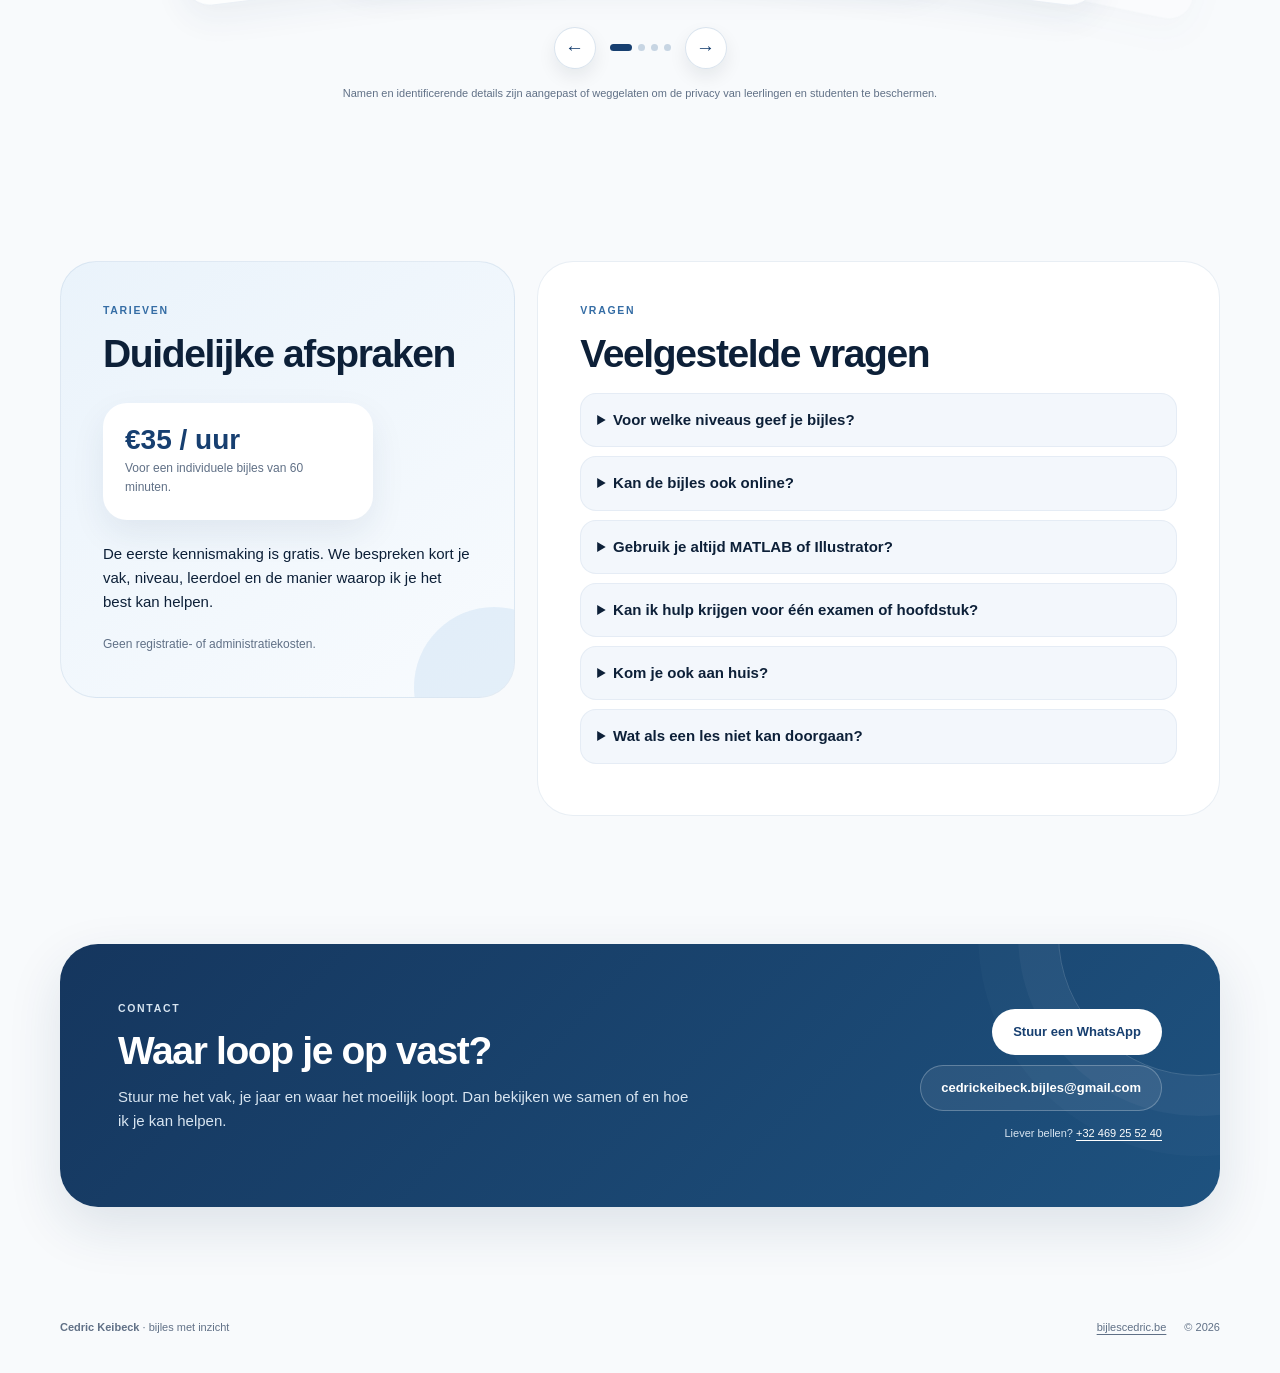
==== commit e2dac901: "Add files via upload" ====
--- a/index.html
+++ b/index.html
@@ -3,22 +3,39 @@
 <head>
   <meta charset="utf-8">
   <meta name="viewport" content="width=device-width, initial-scale=1">
-  <meta name="description" content="Persoonlijke bijles in wiskunde, fysica, elektriciteit en programmeren in Hasselt en online, van middelbaar tot universiteit.">
-  <meta name="theme-color" content="#173b69">
+  <meta name="description" content="Persoonlijke bijles wiskunde, fysica en elektriciteit in Hasselt en online, van middelbaar tot universiteit. Duidelijke uitleg met aandacht voor inzicht en visualisatie.">
+  <meta name="theme-color" content="#173f70">
   <title>Bijles wiskunde, fysica en elektriciteit in Hasselt | Cedric Keibeck</title>
-  <link rel="canonical" href="https://cedrickeibeck.github.io/bijles-website/">
+  <link rel="canonical" href="https://bijlescedric.be/">
   <meta property="og:title" content="Bijles wiskunde, fysica en elektriciteit in Hasselt | Cedric Keibeck">
   <meta property="og:description" content="Persoonlijke bijles van middelbaar tot universiteit, met heldere uitleg en technische visualisaties.">
   <meta property="og:type" content="website">
-  <meta property="og:url" content="https://cedrickeibeck.github.io/bijles-website/">
+  <meta property="og:url" content="https://bijlescedric.be/">
+  <meta property="og:locale" content="nl_BE">
   <link rel="icon" href="assets/favicon.svg" type="image/svg+xml">
   <link rel="stylesheet" href="styles.css">
+  <script type="application/ld+json">
+  {
+    "@context": "https://schema.org",
+    "@type": "Service",
+    "name": "Bijles wiskunde, fysica en elektriciteit in Hasselt",
+    "url": "https://bijlescedric.be/",
+    "description": "Persoonlijke bijles wiskunde, fysica en elektriciteit van middelbaar tot universiteit.",
+    "areaServed": {"@type": "City", "name": "Hasselt"},
+    "provider": {
+      "@type": "Person",
+      "name": "Cedric Keibeck",
+      "jobTitle": "Doctoraatsstudent vermogenselektronica"
+    }
+  }
+  </script>
 </head>
 <body>
   <header class="site-header" id="top">
     <div class="wrap nav-wrap">
       <a class="brand" href="#top" aria-label="Naar boven">
-        <strong>Cedric Keibeck</strong><span class="brand-subtitle"> · bijles</span>
+        <span class="brand-mark" aria-hidden="true">C</span>
+        <span class="brand-copy"><strong>Cedric</strong><small>bijles met inzicht</small></span>
       </a>
       <button class="menu-toggle" aria-expanded="false" aria-controls="site-nav" aria-label="Navigatie openen">Menu</button>
       <nav class="site-nav" id="site-nav" aria-label="Hoofdnavigatie">
@@ -29,331 +46,258 @@
         <a href="#ervaringen" data-testimonials-nav>Ervaringen</a>
         <a href="#tarieven">Tarieven</a>
         <a href="#vragen">Vragen</a>
-        <a href="#contact">Contact</a>
+        <a class="nav-cta" href="#contact">Contact</a>
       </nav>
     </div>
   </header>
 
   <main>
-    <section class="hero section">
-      <div class="wrap hero-grid">
-        <div class="hero-copy">
-          <p class="eyebrow">PERSOONLIJKE BIJLES IN HASSELT, LIMBURG EN ONLINE</p>
-          <h1>Bijles wiskunde,<br>fysica en elektriciteit<br>in Hasselt</h1>
-          <p class="intro">
-            Hallo! Ik ben <span data-bind="firstName">[Voornaam]</span>. Ik geef persoonlijke bijles aan leerlingen en studenten,
-            van de eerste jaren middelbaar tot universiteit. We bouwen niet alleen naar het juiste antwoord toe: ik wil dat je ziet
-            <em>waarom</em> een concept werkt en hoe alles samenhangt.
+    <section class="section hero">
+      <div class="wrap">
+        <div class="hero-card">
+          <div class="hero-copy">
+            <p class="eyebrow">PERSOONLIJKE BIJLES · HASSELT & ONLINE</p>
+            <h1>Bijles wiskunde,<br>fysica en elektriciteit<br>in Hasselt</h1>
+            <p class="intro">
+              Hallo! Ik ben <span data-bind="firstName">Cedric</span>. Ik geef persoonlijke bijles aan leerlingen en studenten,
+              van de eerste jaren middelbaar tot universiteit. We bouwen niet alleen naar het juiste antwoord toe: ik wil dat je ziet
+              <em>waarom</em> een concept werkt en hoe alles samenhangt.
+            </p>
+
+            <div class="hero-actions">
+              <a class="btn btn-primary" data-bind-href="whatsAppHref" href="#contact">Stuur een WhatsApp</a>
+              <a class="btn btn-secondary" data-bind-href="emailHref" href="#contact">Stuur een mail</a>
+            </div>
+
+            <div class="facts" aria-label="Sterke punten">
+              <div class="fact"><span class="fact-dot"></span><div><strong>Middelbaar → universiteit</strong><span>niveau en tempo op maat</span></div></div>
+              <div class="fact"><span class="fact-dot"></span><div><strong>Wiskunde · fysica · elektriciteit</strong><span>breed aanbod, niet beperkend</span></div></div>
+              <div class="fact"><span class="fact-dot"></span><div><strong>Gratis kennismaking</strong><span>eerst kijken wat je nodig hebt</span></div></div>
+            </div>
+          </div>
+
+          <figure class="portrait-wrap">
+            <div class="portrait-backdrop" aria-hidden="true"></div>
+            <div class="portrait-shell">
+              <img class="portrait" data-bind-src="profileImage" src="assets/profile-placeholder.svg" alt="Portretfoto van Cedric Keibeck">
+              <div class="portrait-fallback" aria-hidden="true"><span>CK</span><small>Portretfoto</small></div>
+            </div>
+            <figcaption class="portrait-note">ingenieur · doctoraatsonderzoeker</figcaption>
+          </figure>
+        </div>
+      </div>
+    </section>
+
+    <section class="section" id="over-mij">
+      <div class="wrap about-grid">
+        <div class="section-heading sticky-heading">
+          <p class="eyebrow">OVER MIJ</p>
+          <h2>Technische diepgang,<br>helder uitgelegd.</h2>
+          <p class="section-lead">Mijn doel is niet dat je een trucje onthoudt, maar dat het concept logisch begint te voelen.</p>
+        </div>
+        <div class="about-content">
+          <p>
+            Ik ben <strong data-bind="fullName">Cedric Keibeck</strong>, ingenieur en doctoraatsonderzoeker met een sterke achtergrond in
+            wiskunde, fysica, elektrotechniek, energiesystemen, vermogenselektronica en batterijtechnologie. Mijn academische werk draait
+            dagelijks rond modellering, analyse en het inzichtelijk maken van complexe technische systemen.
           </p>
-
-          <div class="facts" aria-label="Sterke punten">
-            <div class="fact">
-              <strong>Van middelbaar tot universiteit</strong>
-              <span>begeleiding over alle moeilijkheidsgraden</span>
-            </div>
-            <div class="fact">
-              <strong>Wiskunde, fysica & techniek</strong>
-              <span>breed aanbod, steeds afgestemd op jouw leerstof</span>
-            </div>
-            <div class="fact">
-              <strong>Gratis</strong>
-              <span>eerste kennismaking</span>
-            </div>
-          </div>
-
-          <div class="hero-actions">
-            <a class="btn btn-primary" data-bind-href="whatsAppHref" href="#contact">Stuur een WhatsApp</a>
-            <a class="btn btn-secondary" data-bind-href="emailHref" href="#contact">Stuur een mail</a>
-          </div>
-        </div>
-
-        <figure class="portrait-wrap">
-          <div class="portrait-shell">
-            <img class="portrait" data-bind-src="profileImage" src="assets/profile-placeholder.svg" alt="Portretfoto van Cedric Keibeck">
-            <div class="portrait-fallback" aria-hidden="true">
-              <span>CK</span>
-              <small>Portretfoto</small>
-            </div>
-          </div>
-        </figure>
-      </div>
-    </section>
-
-    <div class="wrap"><hr></div>
-
-    <section class="section" id="over-mij">
-      <div class="wrap">
-        <div class="content-width">
-        <p class="eyebrow">OVER MIJ</p>
-        <h2>Wie ik ben</h2>
-        <p>
-          Ik ben <strong data-bind="fullName">[Jouw naam]</strong>, ingenieur en doctoraatsonderzoeker met een sterke achtergrond in
-          wiskunde, fysica, elektrotechniek, energiesystemen, vermogenselektronica en batterijtechnologie. Mijn academische werk draait
-          dagelijks rond modellering, analyse en het inzichtelijk maken van complexe technische systemen.
-        </p>
-        <p>
-          Diezelfde manier van denken gebruik ik in bijlessen. Een formule is voor mij nooit alleen iets om uit het hoofd te leren:
-          we koppelen ze aan een grafiek, een geometrische interpretatie, een elektrisch schema of een fysisch verschijnsel. Wanneer
-          een idee moeilijk te visualiseren is, maak ik indien nuttig zelf een figuur of simulatie in MATLAB of Adobe Illustrator.
-        </p>
-        <p>
-          Daardoor kan ik begeleiding geven over een brede leerlijn: van basisalgebra en de eerste lessen fysica in het middelbaar tot
-          analyse, differentiaalvergelijkingen, elektromagnetisme, circuitanalyse en ingenieursvakken aan de universiteit.
-        </p>
-        <dl class="profile-meta" aria-label="Academische achtergrond">
-          <div class="profile-meta-item">
-            <dt>Diploma</dt>
-            <dd data-bind="education">Master in ingenieurswetenschappen: energie – KU Leuven</dd>
-          </div>
-          <div class="profile-meta-item">
-            <dt>Huidige functie</dt>
-            <dd data-bind="currentRole">Doctoraatsstudent vermogenselektronica – KU Leuven</dd>
-          </div>
-        </dl>
-      </div>
-      </div>
-    </section>
-
-    <div class="wrap"><hr></div>
-
-    <section class="section" id="begeleiding">
-      <div class="wrap">
-        <p class="eyebrow">BEGELEIDING</p>
-        <h2>Waarmee ik kan helpen</h2>
-        <p class="section-lead">
-          We vertrekken altijd van jouw cursus, jouw voorkennis en het niveau dat je nodig hebt. Onderstaande lijst is dus niet beperkend.
-        </p>
+          <p>
+            Diezelfde manier van denken gebruik ik in bijlessen. Een formule is voor mij nooit alleen iets om uit het hoofd te leren:
+            we koppelen ze aan een grafiek, een geometrische interpretatie, een elektrisch schema of een fysisch verschijnsel. Wanneer
+            een idee moeilijk te visualiseren is, maak ik indien nuttig zelf een figuur of simulatie in MATLAB of Adobe Illustrator.
+          </p>
+          <p>
+            Daardoor kan ik begeleiding geven over een brede leerlijn: van basisalgebra en de eerste lessen fysica in het middelbaar tot
+            analyse, differentiaalvergelijkingen, elektromagnetisme, circuitanalyse en ingenieursvakken aan de universiteit.
+          </p>
+
+          <dl class="profile-meta" aria-label="Academische achtergrond">
+            <div class="profile-meta-item">
+              <dt>Diploma</dt>
+              <dd data-bind="education">Master in ingenieurswetenschappen: energie – KU Leuven</dd>
+            </div>
+            <div class="profile-meta-item">
+              <dt>Huidige functie</dt>
+              <dd data-bind="currentRole">Doctoraatsstudent vermogenselektronica – KU Leuven</dd>
+            </div>
+          </dl>
+        </div>
+      </div>
+    </section>
+
+    <section class="section section-soft" id="begeleiding">
+      <div class="wrap">
+        <div class="section-heading centered-heading">
+          <p class="eyebrow">BEGELEIDING</p>
+          <h2>Waarmee ik kan helpen</h2>
+          <p class="section-lead">We vertrekken altijd van jouw cursus, voorkennis en doel. De voorbeelden hieronder zijn dus bewust niet beperkend.</p>
+        </div>
 
         <div class="subjects">
           <article class="subject">
+            <div class="subject-icon">∑</div>
             <h3>Wiskunde</h3>
             <p>Van basisvaardigheden tot universitaire analyse.</p>
             <ul>
-              <li>Algebra, vergelijkingen en functies</li>
-              <li>Meetkunde en goniometrie</li>
-              <li>Afgeleiden, integralen en reeksen</li>
-              <li>Vectoren en lineaire algebra</li>
-              <li>Differentiaalvergelijkingen en numerieke methoden</li>
+              <li>Algebra, vergelijkingen en functies</li><li>Meetkunde en goniometrie</li><li>Afgeleiden, integralen en reeksen</li><li>Vectoren en lineaire algebra</li><li>Differentiaalvergelijkingen en numerieke methoden</li>
             </ul>
           </article>
           <article class="subject">
+            <div class="subject-icon">F</div>
             <h3>Fysica</h3>
             <p>De fysische betekenis eerst, de formule daarna.</p>
             <ul>
-              <li>Mechanica, krachten, arbeid en energie</li>
-              <li>Trillingen, golven en optica</li>
-              <li>Elektriciteit en magnetisme</li>
-              <li>Thermodynamica</li>
-              <li>Fysische modellering op universitair niveau</li>
+              <li>Mechanica, krachten, arbeid en energie</li><li>Trillingen, golven en optica</li><li>Elektriciteit en magnetisme</li><li>Thermodynamica</li><li>Fysische modellering op universitair niveau</li>
             </ul>
           </article>
           <article class="subject">
+            <div class="subject-icon">⚡</div>
             <h3>Elektriciteit & elektrotechniek</h3>
             <p>Van de eerste schakeling tot ingenieursvakken.</p>
             <ul>
-              <li>Spanning, stroom, weerstand en vermogen</li>
-              <li>Kirchhoff, Thévenin en Norton</li>
-              <li>AC-netwerken, fasoren en driefasige systemen</li>
-              <li>Elektrische machines en elektromagnetische principes</li>
-              <li>Vermogenselektronica en energiesystemen</li>
+              <li>Spanning, stroom, weerstand en vermogen</li><li>Kirchhoff, Thévenin en Norton</li><li>AC-netwerken, fasoren en driefasige systemen</li><li>Elektrische machines en elektromagnetische principes</li><li>Vermogenselektronica en energiesystemen</li>
             </ul>
           </article>
           <article class="subject">
+            <div class="subject-icon">&gt;_</div>
             <h3>Programmeren & MATLAB</h3>
-            <p>Programmeren gebruiken als gereedschap om een probleem te begrijpen.</p>
+            <p>Programmeren als gereedschap om een probleem te begrijpen.</p>
             <ul>
-              <li>Logisch denken en programmeerbasis</li>
-              <li>MATLAB scripts en functies</li>
-              <li>Numerieke berekeningen en simulaties</li>
-              <li>Data-analyse en grafieken</li>
-              <li>Technische visualisaties en animaties</li>
+              <li>Logisch denken en programmeerbasis</li><li>MATLAB scripts en functies</li><li>Numerieke berekeningen en simulaties</li><li>Data-analyse en grafieken</li><li>Technische visualisaties en animaties</li>
             </ul>
           </article>
         </div>
       </div>
     </section>
 
-    <div class="wrap"><hr></div>
-
     <section class="section" id="visualisaties">
       <div class="wrap">
-        <p class="eyebrow">VISUALISATIES</p>
-        <h2>Als een concept abstract blijft, maken we het zichtbaar</h2>
-        <p class="section-lead">
-          Ik maak didactische visualisaties in MATLAB en Adobe Illustrator om abstracte leerstof concreet te maken. Hieronder staan enkele voorbeelden uit mijn manier van werken: van wiskundige constructies en 3D-geometrie tot elektrische machines en elektrische schakelingen.
-        </p>
-
-        <div class="viz-list">
-          <article class="viz-item">
-            <figure class="viz-figure viz-figure-matlab">
-              <img class="viz-image" src="assets/visualisaties/goniometrische-cirkel.svg" alt="MATLAB-visualisatie van de goniometrische cirkel met sinus- en cosinusprojecties" loading="lazy">
-            </figure>
-            <div class="viz-copy">
-              <span class="viz-tool">MATLAB</span>
-              <h3>Goniometrische cirkel</h3>
-              <p>De eenheidscirkel wordt rechtstreeks gekoppeld aan sinus, cosinus en hun projecties. Zo wordt zichtbaar waarom de goniometrische relaties werken in plaats van ze enkel als regels te memoriseren.</p>
-            </div>
-          </article>
-
-          <article class="viz-item">
-            <figure class="viz-figure viz-figure-matlab">
-              <img class="viz-image" src="assets/visualisaties/omwentelingslichaam.svg" alt="MATLAB-visualisatie van een vlakke functie die rond een as roteert tot een omwentelingslichaam" loading="lazy">
-            </figure>
-            <div class="viz-copy">
-              <span class="viz-tool">MATLAB</span>
-              <h3>Omwentelingslichamen</h3>
-              <p>Een 2D-profiel en het bijbehorende 3D-lichaam staan naast elkaar. Dat maakt concreet welke oppervlakte rond de as roteert en hoe de integraal geometrisch met het volume samenhangt.</p>
-            </div>
-          </article>
-
-          <article class="viz-item">
-            <figure class="viz-figure viz-figure-wide">
-              <img class="viz-image" src="assets/visualisaties/elektrische-machine.svg" alt="Illustratorfiguur van een elektrische machine met driefasige voeding, magnetisch draaiveld en mechanisch vermogen" loading="lazy">
-            </figure>
-            <div class="viz-copy">
-              <span class="viz-tool">Adobe Illustrator</span>
-              <h3>Elektrische machines</h3>
-              <p>Een abstract energieketen wordt één overzicht: driefasige spanning creëert een magnetisch draaiveld, dat elektromagnetisch koppel en uiteindelijk mechanische rotatie veroorzaakt.</p>
-            </div>
-          </article>
-
-          <article class="viz-item">
-            <figure class="viz-figure">
-              <img class="viz-image" src="assets/visualisaties/transformator.svg" alt="Illustratorfiguur van een transformator met wikkelingen en magnetische flux in de kern" loading="lazy">
-            </figure>
-            <div class="viz-copy">
-              <span class="viz-tool">Adobe Illustrator</span>
-              <h3>Transformatoren & magnetische flux</h3>
-              <p>Wikkelzin, fluxrichting en magnetische koppeling worden ruimtelijk getekend. Dat helpt om tekenconventies en inductiewetten te verbinden met wat er fysisch in de kern gebeurt.</p>
-            </div>
-          </article>
-
-          <article class="viz-item">
-            <figure class="viz-figure viz-figure-wide">
-              <img class="viz-image" src="assets/visualisaties/mmc-circuit.jpg" alt="Technische figuur van een modular multilevel converter met submodules, armimpedanties, transformator en netzijde" loading="lazy">
-            </figure>
-            <div class="viz-copy">
-              <span class="viz-tool">Adobe Illustrator</span>
-              <h3>Elektrische schakelingen & vermogensstromen</h3>
-              <p>Door stroompaden, spanningen en vermogensstromen rechtstreeks op een schema zichtbaar te maken, worden elektrische schakelingen veel intuïtiever. Dat helpt zowel bij basisconcepten zoals Kirchhoff en Thévenin als bij uitgebreidere circuits.</p>
-            </div>
-          </article>
-        </div>
-      </div>
-    </section>
-
-    <div class="wrap"><hr></div>
-
-    <section class="section" id="aanpak">
-      <div class="wrap">
-        <div class="content-width">
-        <p class="eyebrow">AANPAK</p>
-        <h2>Hoe een bijles verloopt</h2>
+        <div class="visuals-shell">
+          <div class="section-heading visuals-heading">
+            <p class="eyebrow">VISUALISATIES</p>
+            <h2>Als een concept abstract blijft, maken we het zichtbaar.</h2>
+            <p class="section-lead">Ik gebruik MATLAB en Adobe Illustrator wanneer een figuur sneller inzicht geeft dan nog een blad formules. Sleep, swipe of klik op een kaart om door de voorbeelden te bladeren.</p>
+          </div>
+
+          <div class="fan-carousel fan-carousel-visuals" data-fan-carousel aria-label="Voorbeelden van technische visualisaties">
+            <div class="fan-stage" data-fan-stage tabindex="0" aria-roledescription="carousel">
+              <article class="fan-card viz-card">
+                <figure class="viz-figure viz-figure-matlab"><img class="viz-image" src="assets/visualisaties/goniometrische-cirkel.svg" alt="MATLAB-visualisatie van de goniometrische cirkel met sinus- en cosinusprojecties" loading="lazy" draggable="false"></figure>
+                <div class="viz-copy"><span class="viz-tool">MATLAB</span><h3>Goniometrische cirkel</h3><p>De eenheidscirkel wordt gekoppeld aan sinus, cosinus en hun projecties. Zo zie je waarom de relaties werken in plaats van ze alleen te memoriseren.</p></div>
+              </article>
+              <article class="fan-card viz-card">
+                <figure class="viz-figure viz-figure-matlab"><img class="viz-image" src="assets/visualisaties/omwentelingslichaam.svg" alt="MATLAB-visualisatie van een vlakke functie die rond een as roteert tot een omwentelingslichaam" loading="lazy" draggable="false"></figure>
+                <div class="viz-copy"><span class="viz-tool">MATLAB</span><h3>Omwentelingslichamen</h3><p>Een 2D-profiel en het bijbehorende 3D-lichaam staan naast elkaar. Dat maakt de geometrische betekenis van de integraal zichtbaar.</p></div>
+              </article>
+              <article class="fan-card viz-card">
+                <figure class="viz-figure"><img class="viz-image" src="assets/visualisaties/elektrische-machine.svg" alt="Illustratorfiguur van een elektrische machine" loading="lazy" draggable="false"></figure>
+                <div class="viz-copy"><span class="viz-tool">Adobe Illustrator</span><h3>Elektrische machines</h3><p>Magnetische velden, draaiveld, koppel en energiestromen kunnen in één overzicht gekoppeld worden aan de fysica achter de machine.</p></div>
+              </article>
+              <article class="fan-card viz-card">
+                <figure class="viz-figure"><img class="viz-image" src="assets/visualisaties/transformator.svg" alt="Illustratorfiguur van een transformator met wikkelingen en magnetische flux" loading="lazy" draggable="false"></figure>
+                <div class="viz-copy"><span class="viz-tool">Adobe Illustrator</span><h3>Transformatoren & magnetische flux</h3><p>Wikkelzin, fluxrichting en magnetische koppeling worden ruimtelijk zichtbaar, zodat tekenconventies en inductiewetten logisch samenkomen.</p></div>
+              </article>
+              <article class="fan-card viz-card">
+                <figure class="viz-figure"><img class="viz-image" src="assets/visualisaties/mmc-circuit.jpg" alt="Voorbeeld van een technisch elektrisch schakelschema" loading="lazy" draggable="false"></figure>
+                <div class="viz-copy"><span class="viz-tool">Adobe Illustrator</span><h3>Elektrische schakelingen & vermogensstromen</h3><p>Door stroompaden, spanningen en vermogensstromen rechtstreeks op een schema zichtbaar te maken, worden zowel eenvoudige als uitgebreidere schakelingen intuïtiever.</p></div>
+              </article>
+            </div>
+            <div class="carousel-controls">
+              <button class="carousel-arrow" type="button" data-fan-prev aria-label="Vorige visualisatie">←</button>
+              <div class="carousel-dots" data-fan-dots aria-label="Kies visualisatie"></div>
+              <button class="carousel-arrow" type="button" data-fan-next aria-label="Volgende visualisatie">→</button>
+            </div>
+          </div>
+        </div>
+      </div>
+    </section>
+
+    <section class="section section-soft" id="aanpak">
+      <div class="wrap approach-grid">
+        <div class="section-heading sticky-heading">
+          <p class="eyebrow">AANPAK</p>
+          <h2>Van “ik snap het niet” naar “dit is logisch”.</h2>
+          <p class="section-lead">De les volgt geen vast script. Wel gebruik ik een vaste denklijn om snel te vinden waar de moeilijkheid zit.</p>
+        </div>
         <ol class="steps">
-          <li><strong>Vooraf:</strong> je stuurt me het vak, je jaar en indien mogelijk de leerstof of oefeningen waarmee je moeite hebt.</li>
-          <li><strong>Diagnose:</strong> we zoeken eerst waar het precies misloopt — voorkennis, conceptueel begrip, rekenvaardigheid of examenstrategie.</li>
-          <li><strong>Uitleg:</strong> ik bouw het concept opnieuw op, stap voor stap en op jouw niveau. Waar nuttig gebruik ik een schema, grafiek, MATLAB-visualisatie of zelfgemaakte figuur.</li>
-          <li><strong>Toepassing:</strong> we lossen gerichte oefeningen op en verschuiven geleidelijk van samen werken naar zelfstandig redeneren.</li>
-          <li><strong>Na de les:</strong> je weet niet alleen welke oefeningen lukten, maar ook welke ideeën je nog moet herhalen en hoe je dat best doet.</li>
+          <li><span class="step-number">1</span><div><strong>Vooraf</strong><p>Je stuurt het vak, je jaar en indien mogelijk de leerstof of oefeningen waarmee je moeite hebt.</p></div></li>
+          <li><span class="step-number">2</span><div><strong>Diagnose</strong><p>We zoeken waar het precies misloopt: voorkennis, begrip, rekenvaardigheid of examenstrategie.</p></div></li>
+          <li><span class="step-number">3</span><div><strong>Uitleg</strong><p>Ik bouw het concept opnieuw op, stap voor stap. Waar nuttig gebruik ik een schema, grafiek of visualisatie.</p></div></li>
+          <li><span class="step-number">4</span><div><strong>Toepassing</strong><p>We lossen gerichte oefeningen op en verschuiven geleidelijk van samen werken naar zelfstandig redeneren.</p></div></li>
+          <li><span class="step-number">5</span><div><strong>Na de les</strong><p>Je weet welke ideeën je nog moet herhalen én hoe je dat het best aanpakt.</p></div></li>
         </ol>
       </div>
-      </div>
-    </section>
-
-    <div class="wrap"><hr></div>
+    </section>
 
     <section class="section testimonials-section" id="ervaringen" data-testimonials-section>
       <div class="wrap">
-        <p class="eyebrow">ERVARINGEN</p>
-        <h2>Wat leerlingen en studenten zeggen</h2>
-        <p class="section-lead">Een selectie van recensies uit eerdere bijlesbegeleiding.</p>
-        <div id="testimonials" class="testimonials" aria-live="polite"></div>
+        <div class="section-heading centered-heading">
+          <p class="eyebrow">ERVARINGEN</p>
+          <h2>Wat leerlingen en studenten zeggen</h2>
+          <p class="section-lead">Een selectie van recensies uit eerdere bijlesbegeleiding. Sleep, swipe of klik om een andere recensie naar voren te halen.</p>
+        </div>
+
+        <div class="fan-carousel fan-carousel-reviews" data-fan-carousel data-dynamic-carousel aria-label="Recensies">
+          <div class="fan-stage" id="testimonials" data-fan-stage tabindex="0" aria-roledescription="carousel" aria-live="polite"></div>
+          <div class="carousel-controls">
+            <button class="carousel-arrow" type="button" data-fan-prev aria-label="Vorige recensie">←</button>
+            <div class="carousel-dots" data-fan-dots aria-label="Kies recensie"></div>
+            <button class="carousel-arrow" type="button" data-fan-next aria-label="Volgende recensie">→</button>
+          </div>
+        </div>
         <p class="privacy-note">Namen en identificerende details zijn aangepast of weggelaten om de privacy van leerlingen en studenten te beschermen.</p>
         <p id="testimonials-empty" class="muted">Nog geen recensies toegevoegd.</p>
       </div>
     </section>
 
-    <div class="wrap"><hr></div>
-
-    <section class="section" id="tarieven">
-      <div class="wrap">
-        <div class="content-width">
-        <p class="eyebrow">TARIEVEN</p>
-        <h2>Duidelijke afspraken</h2>
-        <div class="price-line">
+    <section class="section practical-section" id="tarieven">
+      <div class="wrap practical-grid">
+        <div class="price-card">
+          <p class="eyebrow">TARIEVEN</p>
+          <h2>Duidelijke afspraken</h2>
+          <div class="price-bubble"><strong data-bind="priceLabel">€35 / uur</strong><span data-bind="priceDetail">Voor een individuele bijles van 60 minuten.</span></div>
+          <p>De eerste kennismaking is gratis. We bespreken kort je vak, niveau, leerdoel en de manier waarop ik je het best kan helpen.</p>
+          <span class="small-note">Geen registratie- of administratiekosten.</span>
+        </div>
+
+        <div class="faq-card" id="vragen">
+          <p class="eyebrow">VRAGEN</p>
+          <h2>Veelgestelde vragen</h2>
+          <div class="faq">
+            <details><summary>Voor welke niveaus geef je bijles?</summary><p>Van de eerste jaren middelbaar tot universitaire vakken. De aanpak en diepgang worden volledig aangepast aan het niveau van de leerling of student.</p></details>
+            <details><summary>Kan de bijles ook online?</summary><p>Ja. Online lessen kunnen via een videoplatform met schermdeling en een digitaal bord. MATLAB, schema's en visualisaties kunnen daarbij rechtstreeks gedeeld worden.</p></details>
+            <details><summary>Gebruik je altijd MATLAB of Illustrator?</summary><p>Nee. Alleen wanneer een visualisatie echt helpt. Soms is een eenvoudige schets of een paar goed gekozen oefeningen veel efficiënter.</p></details>
+            <details><summary>Kan ik hulp krijgen voor één examen of hoofdstuk?</summary><p>Zeker. Bijles kan eenmalig of terugkerend zijn. Stuur vooraf zo veel mogelijk cursusmateriaal door zodat we de beschikbare tijd gericht kunnen gebruiken.</p></details>
+            <details><summary>Kom je ook aan huis?</summary><p><span data-bind="travelText"></span></p></details>
+            <details><summary>Wat als een les niet kan doorgaan?</summary><p><span data-bind="cancellationText"></span></p></details>
+          </div>
+        </div>
+      </div>
+    </section>
+
+    <section class="section contact-section" id="contact">
+      <div class="wrap">
+        <div class="contact-card">
           <div>
-            <strong data-bind="priceLabel">Tarief op aanvraag</strong>
-            <span data-bind="priceDetail">Voor een individuele bijles van 60 minuten.</span>
-          </div>
-          <span class="price-note">Geen registratie- of administratiekosten.</span>
-        </div>
-        <p>
-          De eerste kennismaking is gratis. We bespreken kort je vak, niveau, leerdoel en de manier waarop ik je het best kan helpen.
-          Voor langere sessies of terugkerende begeleiding kunnen we praktische afspraken maken die bij je planning passen.
-        </p>
-      </div>
-      </div>
-    </section>
-
-    <div class="wrap"><hr></div>
-
-    <section class="section" id="vragen">
-      <div class="wrap">
-        <div class="content-width">
-        <p class="eyebrow">VRAGEN</p>
-        <h2>Veelgestelde vragen</h2>
-        <div class="faq">
-          <details>
-            <summary>Voor welke niveaus geef je bijles?</summary>
-            <p>Van de eerste jaren middelbaar tot universitaire vakken. De aanpak en diepgang worden volledig aangepast aan het niveau van de leerling of student.</p>
-          </details>
-          <details>
-            <summary>Kan de bijles ook online?</summary>
-            <p>Ja. Online lessen kunnen via een videoplatform met schermdeling en een digitaal bord. MATLAB, schema's en visualisaties kunnen daarbij rechtstreeks gedeeld worden.</p>
-          </details>
-          <details>
-            <summary>Gebruik je altijd MATLAB of Illustrator?</summary>
-            <p>Nee. Alleen wanneer een visualisatie echt helpt. Soms is een eenvoudige schets of een paar goed gekozen oefeningen veel efficiënter.</p>
-          </details>
-          <details>
-            <summary>Kan ik hulp krijgen voor één specifiek examen of hoofdstuk?</summary>
-            <p>Zeker. Bijles kan eenmalig of terugkerend zijn. Stuur vooraf zo veel mogelijk cursusmateriaal door zodat we de beschikbare tijd gericht kunnen gebruiken.</p>
-          </details>
-          <details>
-            <summary>Kom je ook aan huis?</summary>
-            <p><span data-bind="travelText">We spreken af in Hasselt en omgeving of online. Vul in het configuratiebestand je exacte regio en verplaatsingsvoorwaarden in.</span></p>
-          </details>
-          <details>
-            <summary>Wat als een les niet kan doorgaan?</summary>
-            <p><span data-bind="cancellationText">Laat dit zo vroeg mogelijk weten. Vul in het configuratiebestand je definitieve annuleringsvoorwaarden in.</span></p>
-          </details>
-        </div>
-      </div>
-      </div>
-    </section>
-
-    <div class="wrap"><hr></div>
-
-    <section class="section contact-section" id="contact">
-      <div class="wrap">
-        <div class="content-width">
-        <p class="eyebrow">CONTACT</p>
-        <h2>Plan een gratis kennismaking</h2>
-        <p>Stuur me gerust een berichtje met het vak, je jaar en waar het moeilijk loopt. Ik antwoord zo snel mogelijk.</p>
-        <div class="contact-actions">
-          <a class="btn btn-primary" data-bind-href="whatsAppHref" href="#">Stuur een WhatsApp</a>
-          <a class="btn btn-secondary" data-bind-href="emailHref" href="#"><span data-bind="email">[e-mailadres]</span></a>
-        </div>
-        <p class="muted">Liever bellen? Dat kan op <a data-bind-href="phoneHref" href="#"><span data-bind="phoneDisplay">[telefoonnummer]</span></a>.</p>
-      </div>
+            <p class="eyebrow eyebrow-light">CONTACT</p>
+            <h2>Waar loop je op vast?</h2>
+            <p>Stuur me het vak, je jaar en waar het moeilijk loopt. Dan bekijken we samen of en hoe ik je kan helpen.</p>
+          </div>
+          <div class="contact-actions">
+            <a class="btn btn-light" data-bind-href="whatsAppHref" href="#">Stuur een WhatsApp</a>
+            <a class="btn btn-ghost" data-bind-href="emailHref" href="#"><span data-bind="email">cedrickeibeck.bijles@gmail.com</span></a>
+            <p class="contact-phone">Liever bellen? <a data-bind-href="phoneHref" href="#"><span data-bind="phoneDisplay">+32 469 25 52 40</span></a></p>
+          </div>
+        </div>
       </div>
     </section>
   </main>
 
   <footer class="footer">
     <div class="wrap footer-inner">
-      <span><span data-bind="fullName">[Jouw naam]</span></span>
+      <span><strong data-bind="fullName">Cedric Keibeck</strong> · bijles met inzicht</span>
       <span class="footer-spacer"></span>
+      <a href="https://bijlescedric.be/">bijlescedric.be</a>
       <span>© <span id="year"></span></span>
     </div>
   </footer>
--- a/styles.css
+++ b/styles.css
@@ -2,408 +2,354 @@
   --ink: #0d2038;
   --blue: #173f70;
   --blue-dark: #102f55;
-  --muted: #5d6b7d;
-  --line: #d8e0e8;
-  --soft: #f6f8fa;
+  --blue-mid: #356da5;
+  --blue-soft: #eaf3fb;
+  --blue-soft-2: #f3f7fc;
   --white: #ffffff;
-  --max: 1060px;
-  --content: 660px;
-  --header-h: 46px;
+  --paper: #f8fafc;
+  --muted: #607086;
+  --line: #d8e3ee;
+  --shadow: 0 20px 54px rgba(21, 54, 88, .12);
+  --shadow-soft: 0 14px 34px rgba(21, 54, 88, .08);
+  --max: 1160px;
+  --header-h: 72px;
+  --radius-xl: 36px;
+  --radius-lg: 26px;
+  --radius-md: 18px;
 }
 
 * { box-sizing: border-box; }
-html { scroll-behavior: smooth; scroll-padding-top: calc(var(--header-h) + 16px); }
+html { scroll-behavior: smooth; scroll-padding-top: calc(var(--header-h) + 18px); }
 body {
   margin: 0;
-  background: var(--white);
+  background: var(--paper);
   color: var(--ink);
   font-family: -apple-system, BlinkMacSystemFont, "Segoe UI", Roboto, Helvetica, Arial, sans-serif;
   font-size: 15px;
-  line-height: 1.58;
+  line-height: 1.62;
   -webkit-font-smoothing: antialiased;
   text-rendering: optimizeLegibility;
+}
+body::before {
+  content: "";
+  position: fixed;
+  inset: 0;
+  z-index: -1;
+  pointer-events: none;
+  background:
+    radial-gradient(circle at 8% 14%, rgba(128, 174, 219, .12), transparent 24rem),
+    radial-gradient(circle at 92% 54%, rgba(190, 216, 240, .18), transparent 28rem);
 }
 
 img, svg { max-width: 100%; }
 a { color: var(--blue); text-decoration-thickness: 1px; text-underline-offset: 3px; }
 a:hover { text-decoration-thickness: 2px; }
+button, a { -webkit-tap-highlight-color: transparent; }
 [hidden] { display: none !important; }
 
-.wrap { width: min(calc(100% - 64px), var(--max)); margin-inline: auto; }
-.content-width { max-width: var(--content); }
+.wrap { width: min(calc(100% - 48px), var(--max)); margin-inline: auto; }
+.section { padding: 88px 0; }
+.section[id] { scroll-margin-top: calc(var(--header-h) + 18px); }
+.section-soft { position: relative; }
+.section-soft::before {
+  content: "";
+  position: absolute;
+  inset: 24px max(18px, calc((100vw - var(--max) - 84px) / 2));
+  z-index: -1;
+  background: linear-gradient(145deg, #f0f6fc, #f8fbfe);
+  border: 1px solid rgba(126, 161, 196, .16);
+  border-radius: var(--radius-xl);
+}
 
 .site-header {
   position: sticky;
   top: 0;
-  z-index: 20;
-  height: var(--header-h);
-  background: rgba(255, 255, 255, .96);
-  border-bottom: 1px solid var(--line);
-  backdrop-filter: blur(10px);
+  z-index: 50;
+  min-height: var(--header-h);
+  padding: 10px 0;
+  background: rgba(248, 250, 252, .84);
+  backdrop-filter: blur(14px);
 }
 .nav-wrap {
-  min-height: var(--header-h);
+  min-height: 52px;
+  padding: 7px 9px 7px 14px;
   display: flex;
   align-items: center;
   justify-content: space-between;
-  gap: 30px;
-}
-.brand {
-  color: var(--ink);
-  text-decoration: none;
-  font-size: 13px;
-  white-space: nowrap;
-  letter-spacing: -.01em;
-}
-.brand strong { color: var(--ink); }
-.brand .brand-subtitle { color: var(--muted); font-weight: 400; }
-.site-nav { display: flex; align-items: center; gap: 25px; margin-left: auto; }
+  gap: 24px;
+  background: rgba(255,255,255,.94);
+  border: 1px solid rgba(159, 182, 205, .35);
+  border-radius: 999px;
+  box-shadow: 0 8px 28px rgba(18, 50, 82, .06);
+}
+.brand { display: inline-flex; align-items: center; gap: 10px; color: var(--ink); text-decoration: none; }
+.brand-mark {
+  display: grid; place-items: center; width: 34px; height: 34px;
+  border-radius: 50%; background: var(--blue); color: var(--white);
+  font-size: 15px; font-weight: 800;
+}
+.brand-copy { display: grid; line-height: 1.05; }
+.brand-copy strong { font-size: 13px; }
+.brand-copy small { margin-top: 4px; color: var(--muted); font-size: 10px; letter-spacing: .02em; }
+.site-nav { display: flex; align-items: center; gap: 6px; margin-left: auto; }
 .site-nav a {
+  padding: 8px 10px;
+  border-radius: 999px;
   color: var(--muted);
   text-decoration: none;
-  font-size: 12px;
+  font-size: 11.5px;
   white-space: nowrap;
-  transition: color .15s ease;
-}
-.site-nav a:hover { color: var(--ink); }
-.menu-toggle {
-  display: none;
-  border: 0;
-  background: transparent;
-  color: var(--blue);
-  font: inherit;
-  font-size: 13px;
-  cursor: pointer;
-}
-
-.section { padding: 72px 0 76px; }
-.hero { padding-top: 72px; padding-bottom: 78px; }
-hr { border: 0; border-top: 1px solid var(--line); margin: 0; }
-section[id] { scroll-margin-top: calc(var(--header-h) + 14px); }
-
-.eyebrow {
-  margin: 0 0 17px;
-  color: var(--blue);
-  font-size: 11px;
-  line-height: 1.3;
-  letter-spacing: .16em;
-  font-weight: 700;
-}
-
-h1, h2, h3 { margin-top: 0; color: var(--ink); font-weight: 700; }
-h1 {
-  max-width: 620px;
-  margin-bottom: 22px;
-  font-size: clamp(40px, 4.5vw, 50px);
-  line-height: 1.02;
-  letter-spacing: -.035em;
-}
-h2 { margin-bottom: 18px; font-size: 28px; line-height: 1.16; letter-spacing: -.025em; }
-h3 { margin-bottom: 7px; font-size: 16px; line-height: 1.28; }
-p { margin: 0 0 15px; }
-.intro { max-width: 590px; margin-bottom: 30px; font-size: 15.5px; line-height: 1.58; }
-.section-lead { max-width: 710px; margin-bottom: 34px; }
-.muted, .small-note { color: var(--muted); font-size: 13px; }
-.small-note { margin-top: 22px; }
-
-.profile-meta {
+  transition: color .18s ease, background .18s ease;
+}
+.site-nav a:hover { color: var(--ink); background: var(--blue-soft-2); }
+.site-nav .nav-cta { padding-inline: 15px; background: var(--blue); color: var(--white); }
+.site-nav .nav-cta:hover { background: var(--blue-dark); color: var(--white); }
+.menu-toggle { display: none; border: 0; padding: 9px 14px; border-radius: 999px; background: var(--blue-soft); color: var(--blue); font: inherit; font-size: 12px; font-weight: 700; cursor: pointer; }
+
+.hero { padding-top: 40px; padding-bottom: 72px; }
+.hero-card {
+  position: relative;
+  isolation: isolate;
+  overflow: hidden;
   display: grid;
-  grid-template-columns: 1fr 1fr;
-  gap: 0;
-  margin: 28px 0 0;
-  border-top: 1px solid var(--line);
-  border-bottom: 1px solid var(--line);
-}
-.profile-meta-item { padding: 15px 20px 15px 0; }
-.profile-meta-item + .profile-meta-item { border-left: 1px solid var(--line); padding-left: 24px; }
-.profile-meta dt { margin: 0 0 4px; color: var(--blue); font-size: 11px; font-weight: 700; letter-spacing: .08em; text-transform: uppercase; }
-.profile-meta dd { margin: 0; color: var(--ink); font-size: 13px; line-height: 1.45; }
-
-.hero-grid {
-  display: grid;
-  grid-template-columns: minmax(0, 1.62fr) minmax(250px, .72fr);
-  gap: 60px;
-  align-items: start;
-}
-.portrait-wrap { margin: 54px 0 0; width: 100%; }
-.portrait-shell {
-  position: relative;
-  width: 100%;
-  aspect-ratio: .78;
-  overflow: hidden;
-  background: var(--soft);
-}
-.portrait {
-  position: relative;
-  z-index: 1;
-  display: block;
-  width: 100%;
-  height: 100%;
-  object-fit: cover;
-  background: var(--soft);
-}
-.portrait-fallback {
+  grid-template-columns: minmax(0, 1.45fr) minmax(280px, .66fr);
+  gap: 64px;
+  align-items: center;
+  min-height: 610px;
+  padding: clamp(42px, 6vw, 74px);
+  border-radius: 44px;
+  background: linear-gradient(135deg, #eef6fd 0%, #f9fbfd 57%, #e9f2fa 100%);
+  border: 1px solid rgba(119, 158, 196, .2);
+  box-shadow: var(--shadow-soft);
+}
+.hero-card::before,
+.hero-card::after {
+  content: "";
   position: absolute;
-  inset: 0;
-  display: none;
-  place-items: center;
-  align-content: center;
-  gap: 4px;
-  color: var(--blue);
-  background: var(--soft);
-}
-.portrait-fallback span { font-size: 42px; line-height: 1; font-weight: 600; letter-spacing: -.04em; }
+  z-index: -1;
+  border-radius: 50%;
+  border: 1px solid rgba(23, 63, 112, .11);
+}
+.hero-card::before { width: 320px; height: 320px; right: -120px; top: -105px; box-shadow: 0 0 0 38px rgba(255,255,255,.22), 0 0 0 76px rgba(255,255,255,.14); }
+.hero-card::after { width: 180px; height: 180px; left: -85px; bottom: -95px; background: rgba(255,255,255,.2); }
+
+.eyebrow { margin: 0 0 15px; color: var(--blue-mid); font-size: 10.5px; line-height: 1.3; letter-spacing: .16em; font-weight: 800; }
+.eyebrow-light { color: #bed8f3; }
+h1, h2, h3 { margin-top: 0; color: var(--ink); font-weight: 750; }
+h1 { max-width: 680px; margin-bottom: 24px; font-size: clamp(42px, 5vw, 61px); line-height: .98; letter-spacing: -.048em; }
+h2 { margin-bottom: 18px; font-size: clamp(29px, 3.5vw, 39px); line-height: 1.08; letter-spacing: -.035em; }
+h3 { margin-bottom: 8px; font-size: 17px; line-height: 1.25; }
+p { margin: 0 0 16px; }
+.intro { max-width: 660px; font-size: 16px; line-height: 1.7; }
+.section-lead { max-width: 720px; color: var(--muted); font-size: 15px; }
+.section-heading { max-width: 720px; }
+.centered-heading { margin-inline: auto; text-align: center; }
+.centered-heading .section-lead { margin-inline: auto; }
+
+.hero-actions, .contact-actions { display: flex; align-items: center; gap: 10px; flex-wrap: wrap; margin-top: 28px; }
+.btn {
+  display: inline-flex; min-height: 46px; align-items: center; justify-content: center;
+  padding: 11px 20px; border: 1px solid transparent; border-radius: 999px;
+  font-size: 13px; font-weight: 750; line-height: 1.2; text-decoration: none;
+  transition: transform .18s ease, box-shadow .18s ease, background .18s ease, border-color .18s ease;
+}
+.btn:hover { transform: translateY(-1px); text-decoration: none; }
+.btn-primary { background: var(--blue); color: var(--white); box-shadow: 0 8px 22px rgba(23,63,112,.18); }
+.btn-primary:hover { background: var(--blue-dark); box-shadow: 0 12px 28px rgba(23,63,112,.24); }
+.btn-secondary { background: rgba(255,255,255,.78); border-color: rgba(23,63,112,.16); color: var(--ink); }
+.btn-secondary:hover { background: var(--white); border-color: rgba(23,63,112,.3); }
+
+.facts { display: flex; flex-wrap: wrap; gap: 9px; margin-top: 30px; }
+.fact {
+  display: flex; align-items: flex-start; gap: 10px; max-width: 240px;
+  padding: 11px 14px; border-radius: 18px; background: rgba(255,255,255,.66); border: 1px solid rgba(121,157,191,.17);
+}
+.fact-dot { flex: 0 0 auto; width: 8px; height: 8px; margin-top: 6px; border-radius: 50%; background: var(--blue-mid); box-shadow: 0 0 0 4px rgba(53,109,165,.11); }
+.fact strong { display: block; margin-bottom: 2px; font-size: 12px; line-height: 1.3; }
+.fact span { display: block; color: var(--muted); font-size: 10.5px; line-height: 1.4; }
+
+.portrait-wrap { position: relative; margin: 0; justify-self: end; width: min(100%, 330px); }
+.portrait-backdrop { position: absolute; width: 88%; aspect-ratio: .82; right: -24px; top: 28px; border-radius: 44% 56% 48% 52% / 38% 40% 60% 62%; background: #d9e9f7; transform: rotate(7deg); }
+.portrait-shell { position: relative; width: 100%; aspect-ratio: .79; overflow: hidden; border-radius: 38% 62% 46% 54% / 34% 40% 60% 66%; background: #e5edf4; box-shadow: 0 24px 46px rgba(17,52,86,.14); }
+.portrait { display: block; width: 100%; height: 100%; object-fit: cover; background: #edf2f7; }
+.portrait-fallback { position: absolute; inset: 0; display: none; place-items: center; align-content: center; gap: 4px; color: var(--blue); background: #edf2f7; }
+.portrait-fallback span { font-size: 42px; font-weight: 700; }
 .portrait-fallback small { color: var(--muted); font-size: 12px; }
 .portrait-shell.is-fallback .portrait { display: none; }
 .portrait-shell.is-fallback .portrait-fallback { display: grid; }
-
-.facts {
-  display: grid;
-  grid-template-columns: 1.2fr 1fr .88fr;
-  border-top: 1px solid var(--line);
-  margin-top: 31px;
-  padding-top: 19px;
-}
-.fact { min-width: 0; padding-right: 22px; }
-.fact + .fact { border-left: 1px solid var(--line); padding-left: 27px; }
-.fact strong { display: block; margin-bottom: 2px; font-size: 14px; line-height: 1.34; }
-.fact span { display: block; color: var(--muted); font-size: 12px; line-height: 1.5; }
-
-.hero-actions, .contact-actions {
-  display: flex;
-  align-items: center;
-  gap: 10px;
-  flex-wrap: wrap;
-  margin-top: 30px;
-}
-.btn {
-  display: inline-flex;
-  min-height: 41px;
-  align-items: center;
-  justify-content: center;
-  padding: 9px 19px;
-  border: 1px solid var(--line);
-  font-size: 13px;
-  font-weight: 700;
-  line-height: 1.2;
-  text-decoration: none;
-  transition: background .15s ease, border-color .15s ease;
-}
-.btn-primary { background: var(--blue); border-color: var(--blue); color: var(--white); }
-.btn-primary:hover { background: var(--blue-dark); border-color: var(--blue-dark); }
-.btn-secondary { background: var(--white); color: var(--ink); }
-.btn-secondary:hover { border-color: #b9c4cf; }
-
-.subjects { display: grid; grid-template-columns: 1fr 1fr; gap: 34px 48px; }
-.subject { border-top: 2px solid var(--blue); padding-top: 16px; }
-.subject p { color: var(--muted); margin-bottom: 9px; }
+.portrait-note { position: relative; width: max-content; max-width: 100%; margin: -12px auto 0; padding: 8px 15px; border-radius: 999px; background: var(--white); color: var(--blue); box-shadow: var(--shadow-soft); font-size: 11px; font-weight: 700; }
+
+.about-grid, .approach-grid { display: grid; grid-template-columns: minmax(250px,.72fr) minmax(0,1.35fr); gap: clamp(48px, 8vw, 110px); align-items: start; }
+.sticky-heading { position: sticky; top: calc(var(--header-h) + 34px); }
+.about-content { max-width: 720px; }
+.about-content > p { font-size: 15.5px; }
+.profile-meta { display: grid; grid-template-columns: 1fr 1fr; gap: 14px; margin: 30px 0 0; }
+.profile-meta-item { margin: 0; padding: 18px 20px; border-radius: 20px; background: var(--blue-soft-2); border: 1px solid rgba(126,160,193,.15); }
+.profile-meta dt { margin-bottom: 6px; color: var(--blue-mid); font-size: 10px; font-weight: 800; letter-spacing: .1em; text-transform: uppercase; }
+.profile-meta dd { margin: 0; font-size: 13px; line-height: 1.45; }
+
+.subjects { display: grid; grid-template-columns: repeat(2, minmax(0,1fr)); gap: 18px; margin-top: 36px; }
+.subject { position: relative; overflow: hidden; min-height: 290px; padding: 27px 28px 25px; border-radius: var(--radius-lg); background: rgba(255,255,255,.88); border: 1px solid rgba(126,160,193,.18); box-shadow: 0 10px 30px rgba(31,66,102,.05); }
+.subject::after { content: ""; position: absolute; width: 110px; height: 110px; right: -48px; top: -50px; border-radius: 50%; background: var(--blue-soft); }
+.subject-icon { position: relative; z-index: 1; display: grid; place-items: center; width: 44px; height: 44px; margin-bottom: 18px; border-radius: 15px; background: var(--blue-soft); color: var(--blue); font-size: 18px; font-weight: 800; }
+.subject p { color: var(--muted); }
 ul { margin: 0; padding-left: 18px; }
-li { margin: 3px 0; }
-
-.viz-list { margin-top: 36px; }
-.viz-item {
-  display: grid;
-  grid-template-columns: minmax(320px, 390px) minmax(0, 1fr);
-  gap: 42px;
-  align-items: center;
-  padding: 30px 0;
-  border-top: 1px solid var(--line);
-}
-.viz-item:last-child { border-bottom: 1px solid var(--line); }
-.viz-figure {
-  position: relative;
-  margin: 0;
-  min-height: 220px;
-  display: grid;
-  place-items: center;
-  overflow: hidden;
-  background: var(--soft);
-  border: 1px solid #e7ebf0;
-}
-.viz-image {
-  display: block;
-  width: 100%;
-  height: 230px;
-  padding: 10px;
-  object-fit: contain;
-  background: #fff;
-}
-.viz-figure-wide .viz-image { height: 250px; padding: 4px; }
-
-/* MATLAB exports are panoramic figures; let their native aspect ratio breathe. */
-.viz-figure-matlab {
-  min-height: 0;
-  background: #fff;
-}
-.viz-figure-matlab .viz-image {
-  width: 100%;
-  height: auto;
-  max-height: none;
-  padding: 0;
-  object-fit: contain;
-}
-.viz-image-fallback {
-  display: none;
-  max-width: 290px;
-  padding: 28px;
-  color: var(--muted);
-  font-size: 12px;
-  line-height: 1.55;
-  text-align: center;
-}
-.viz-figure.is-fallback .viz-image { display: none; }
-.viz-figure.is-fallback .viz-image-fallback { display: block; }
-.viz-tool {
-  display: inline-block;
-  margin-bottom: 8px;
-  color: var(--blue);
-  font-size: 10px;
-  font-weight: 700;
-  letter-spacing: .12em;
-  text-transform: uppercase;
-}
-.viz-copy h3 { margin-bottom: 8px; }
-.viz-item p { margin: 0; color: var(--muted); max-width: 650px; }
-
-.steps { margin: 25px 0 0; padding-left: 22px; }
-.steps li { margin-bottom: 15px; padding-left: 7px; }
-.steps li:last-child { margin-bottom: 0; }
-
-.testimonials {
-  display: grid;
-  grid-template-columns: repeat(2, minmax(0, 1fr));
-  gap: 18px;
-  margin-top: 28px;
-}
-.testimonial {
-  min-width: 0;
-  padding: 22px 23px 24px;
-  background: var(--soft);
-  border: 1px solid #e7ebf0;
-}
-.testimonial-topline {
-  display: flex;
-  align-items: center;
-  gap: 14px;
-  margin-bottom: 16px;
-}
-.testimonial-score {
-  flex: 0 0 auto;
-  display: inline-flex;
-  align-items: baseline;
-  justify-content: center;
-  min-width: 58px;
-  min-height: 46px;
-  padding: 8px 10px;
-  border: 1px solid var(--blue);
-  color: var(--blue);
-  font-size: 19px;
-  line-height: 1;
-  font-weight: 700;
-}
-.testimonial-score small { margin-left: 2px; font-size: 11px; font-weight: 600; }
-.testimonial-author { display: block; color: var(--ink); font-size: 15px; line-height: 1.25; }
-.testimonial-context { display: block; margin-top: 3px; color: var(--muted); font-size: 12px; }
-.testimonial-subject {
-  margin: 0 0 10px;
-  color: var(--blue);
-  font-size: 12px;
-  font-weight: 700;
-  letter-spacing: .02em;
-}
-.testimonial blockquote {
-  margin: 0;
-  color: var(--ink);
-  font-size: 14px;
-  line-height: 1.62;
-}
-
-.price-line {
-  display: flex;
-  justify-content: space-between;
-  gap: 30px;
-  align-items: center;
-  margin: 24px 0 24px;
-  padding: 19px 0;
-  border-top: 1px solid var(--line);
-  border-bottom: 1px solid var(--line);
-}
-.price-line strong { display: block; font-size: 20px; }
-.price-line span { color: var(--muted); font-size: 13px; }
-.price-note { text-align: right; }
-
-.faq details { border-top: 1px solid var(--line); padding: 17px 0; }
-.faq details:last-child { border-bottom: 1px solid var(--line); }
-.faq summary { cursor: pointer; font-weight: 700; color: var(--ink); list-style-position: outside; }
-.faq details p { margin: 10px 0 0; }
-
-.contact-section { padding-bottom: 78px; }
-.footer { border-top: 1px solid var(--line); padding: 27px 0 34px; color: var(--muted); font-size: 12px; }
-.footer-inner { display: flex; gap: 25px; align-items: center; }
+li { margin: 4px 0; }
+
+.visuals-shell { position: relative; overflow: hidden; padding: clamp(34px,5vw,62px) clamp(18px,4vw,48px) 34px; border-radius: var(--radius-xl); background: linear-gradient(145deg,#132f52,#1b4c7e); color: var(--white); box-shadow: var(--shadow); }
+.visuals-shell::after { content: ""; position: absolute; width: 340px; height: 340px; right: -170px; top: -140px; border-radius: 50%; border: 1px solid rgba(255,255,255,.13); box-shadow: 0 0 0 45px rgba(255,255,255,.035), 0 0 0 90px rgba(255,255,255,.025); }
+.visuals-heading { position: relative; z-index: 1; }
+.visuals-heading h2 { color: var(--white); max-width: 760px; }
+.visuals-heading .section-lead { color: #c9daea; }
+.visuals-heading .eyebrow { color: #a9c8e6; }
+
+.fan-carousel { --drag-x: 0px; position: relative; user-select: none; }
+.fan-stage { position: relative; margin-top: 10px; outline: none; touch-action: pan-y; cursor: grab; }
+.fan-stage.is-dragging { cursor: grabbing; }
+.fan-stage:focus-visible { outline: 2px solid #78a8d5; outline-offset: 5px; border-radius: 22px; }
+.fan-card { position: absolute; left: 50%; top: 50%; transform-origin: 50% 90%; transition: transform .42s cubic-bezier(.2,.75,.2,1), opacity .34s ease, filter .34s ease; will-change: transform; cursor: pointer; }
+.fan-card[data-offset="0"] { z-index: 5; opacity: 1; transform: translate(-50%,-50%) translateX(var(--drag-x)) rotate(0deg) scale(1); cursor: grab; }
+.fan-card[data-offset="-1"] { z-index: 4; opacity: .72; transform: translate(-50%,-50%) translateX(-31%) rotate(-7deg) scale(.91); }
+.fan-card[data-offset="1"] { z-index: 4; opacity: .72; transform: translate(-50%,-50%) translateX(31%) rotate(7deg) scale(.91); }
+.fan-card[data-offset="-2"] { z-index: 3; opacity: .28; transform: translate(-50%,-50%) translateX(-52%) rotate(-12deg) scale(.82); filter: saturate(.8); }
+.fan-card[data-offset="2"] { z-index: 3; opacity: .28; transform: translate(-50%,-50%) translateX(52%) rotate(12deg) scale(.82); filter: saturate(.8); }
+.fan-card[data-offset="hidden"] { z-index: 1; opacity: 0; pointer-events: none; transform: translate(-50%,-50%) scale(.72); }
+.fan-stage.is-dragging .fan-card { transition: opacity .15s ease, filter .15s ease; }
+
+.fan-carousel-visuals { margin-top: 24px; }
+.fan-carousel-visuals .fan-stage { height: 540px; }
+.viz-card { width: min(760px, 72%); height: 440px; overflow: hidden; display: grid; grid-template-rows: 265px 1fr; padding: 12px; border-radius: 30px; background: #fbfdff; color: var(--ink); box-shadow: 0 28px 58px rgba(5,20,37,.28); border: 1px solid rgba(255,255,255,.7); }
+.viz-figure { margin: 0; min-height: 0; display: grid; place-items: center; overflow: hidden; border-radius: 21px; background: #fff; border: 1px solid #e7edf4; }
+.viz-image { display: block; width: 100%; height: 100%; object-fit: contain; padding: 8px; background: #fff; pointer-events: none; }
+.viz-figure-matlab .viz-image { padding: 0; }
+.viz-copy { padding: 16px 16px 12px; }
+.viz-tool { display: inline-flex; padding: 5px 9px; margin-bottom: 9px; border-radius: 999px; background: var(--blue-soft); color: var(--blue); font-size: 9px; font-weight: 800; letter-spacing: .1em; text-transform: uppercase; }
+.viz-copy h3 { margin-bottom: 6px; }
+.viz-copy p { margin: 0; color: var(--muted); font-size: 13px; line-height: 1.52; }
+
+.carousel-controls { position: relative; z-index: 8; display: flex; align-items: center; justify-content: center; gap: 14px; margin-top: 4px; }
+.carousel-arrow { display: grid; place-items: center; width: 42px; height: 42px; border: 1px solid rgba(130,163,194,.3); border-radius: 50%; background: rgba(255,255,255,.92); color: var(--blue); font-size: 19px; cursor: pointer; box-shadow: 0 8px 18px rgba(6,24,42,.08); transition: transform .18s ease, background .18s ease; }
+.carousel-arrow:hover { transform: translateY(-1px); background: #fff; }
+.carousel-dots { display: flex; align-items: center; gap: 6px; }
+.carousel-dot { width: 7px; height: 7px; padding: 0; border: 0; border-radius: 50%; background: rgba(255,255,255,.3); cursor: pointer; transition: width .2s ease, background .2s ease; }
+.carousel-dot.is-active { width: 22px; border-radius: 999px; background: #fff; }
+.fan-carousel-reviews .carousel-dot { background: #c7d5e3; }
+.fan-carousel-reviews .carousel-dot.is-active { background: var(--blue); }
+
+.steps { list-style: none; margin: 0; padding: 0; display: grid; gap: 12px; }
+.steps li { display: grid; grid-template-columns: 48px minmax(0,1fr); gap: 16px; align-items: start; padding: 16px 18px; border-radius: 20px; background: rgba(255,255,255,.84); border: 1px solid rgba(126,160,193,.15); }
+.step-number { display: grid; place-items: center; width: 42px; height: 42px; border-radius: 50%; background: var(--blue); color: #fff; font-size: 13px; font-weight: 800; }
+.steps strong { display: block; margin: 1px 0 3px; font-size: 14px; }
+.steps p { margin: 0; color: var(--muted); font-size: 13px; }
+
+.testimonials-section { overflow: hidden; }
+.fan-carousel-reviews { margin-top: 20px; }
+.fan-carousel-reviews .fan-stage { height: 360px; }
+.testimonial { width: min(600px, 72%); min-height: 270px; padding: 28px 30px; border-radius: 30px; background: var(--white); border: 1px solid rgba(130,162,194,.2); box-shadow: var(--shadow-soft); }
+.testimonial-topline { display: flex; align-items: center; gap: 14px; margin-bottom: 18px; }
+.testimonial-score { display: grid; place-items: center; width: 56px; height: 56px; border-radius: 50%; background: var(--blue); color: #fff; font-size: 20px; line-height: 1; font-weight: 800; }
+.testimonial-score small { font-size: 9px; font-weight: 700; }
+.testimonial-author { display: block; font-size: 15px; }
+.testimonial-subject { display: inline-flex; margin-bottom: 11px; padding: 5px 10px; border-radius: 999px; background: var(--blue-soft); color: var(--blue); font-size: 10px; font-weight: 800; letter-spacing: .04em; }
+.testimonial blockquote { margin: 0; color: var(--ink); font-size: 15px; line-height: 1.65; }
+.privacy-note { max-width: 700px; margin: 16px auto 0; color: var(--muted); font-size: 11px; line-height: 1.5; text-align: center; }
+
+.practical-section { padding-top: 72px; }
+.practical-grid { display: grid; grid-template-columns: .8fr 1.2fr; gap: 22px; align-items: start; }
+.price-card, .faq-card { padding: clamp(28px,4vw,42px); border-radius: var(--radius-xl); border: 1px solid rgba(130,162,194,.18); }
+.price-card { position: sticky; top: calc(var(--header-h) + 28px); overflow: hidden; background: linear-gradient(145deg,#eaf3fb,#f8fbfe); }
+.price-card::after { content:""; position:absolute; width:160px; height:160px; right:-60px; bottom:-70px; border-radius:50%; background:rgba(135,181,224,.18); }
+.price-bubble { position: relative; z-index: 1; display: grid; gap: 3px; width: min(100%, 270px); margin: 28px 0 22px; padding: 22px; border-radius: 24px; background: var(--white); box-shadow: var(--shadow-soft); }
+.price-bubble strong { color: var(--blue); font-size: 28px; line-height: 1.1; }
+.price-bubble span, .small-note { color: var(--muted); font-size: 12px; }
+.faq-card { background: var(--white); }
+.faq details { margin-bottom: 9px; padding: 0 16px; border-radius: 16px; background: var(--blue-soft-2); border: 1px solid rgba(131,164,195,.13); }
+.faq summary { padding: 14px 0; cursor: pointer; font-weight: 700; color: var(--ink); }
+.faq details p { margin: -2px 0 15px; color: var(--muted); font-size: 13px; }
+
+.contact-section { padding-top: 40px; padding-bottom: 84px; }
+.contact-card { position: relative; overflow: hidden; display: grid; grid-template-columns: 1fr auto; gap: 44px; align-items: center; padding: clamp(34px,5vw,58px); border-radius: 38px; background: linear-gradient(135deg,#15365e,#1e527f); color: var(--white); box-shadow: var(--shadow); }
+.contact-card::before { content:""; position:absolute; width:280px; height:280px; right:-120px; top:-150px; border-radius:50%; border:1px solid rgba(255,255,255,.16); box-shadow: 0 0 0 40px rgba(255,255,255,.035), 0 0 0 80px rgba(255,255,255,.02); }
+.contact-card h2 { color: var(--white); margin-bottom: 12px; }
+.contact-card p { max-width: 620px; color: #d8e5f1; }
+.contact-actions { position: relative; z-index: 1; justify-content: flex-end; max-width: 420px; margin-top: 0; }
+.btn-light { background: var(--white); color: var(--blue); }
+.btn-ghost { border-color: rgba(255,255,255,.25); color: #fff; background: rgba(255,255,255,.07); }
+.contact-phone { flex-basis: 100%; margin: 4px 0 0; text-align: right; font-size: 11px; }
+.contact-phone a { color: #fff; }
+
+.footer { padding: 28px 0 36px; color: var(--muted); font-size: 11px; }
+.footer-inner { display: flex; align-items: center; gap: 18px; }
 .footer-spacer { flex: 1; }
-
-@media (max-width: 920px) {
-  .wrap { width: min(calc(100% - 48px), var(--max)); }
-  .site-nav { gap: 16px; }
-  .site-nav a { font-size: 11px; }
-  .hero-grid { grid-template-columns: minmax(0, 1fr) 240px; gap: 36px; }
-  .portrait-wrap { margin-top: 54px; }
-}
-
-@media (max-width: 760px) {
-  :root { --header-h: 52px; }
-  .wrap { width: min(calc(100% - 34px), var(--max)); }
-  .nav-wrap { min-height: var(--header-h); }
+.footer a { color: var(--muted); }
+
+@media (prefers-reduced-motion: reduce) {
+  html { scroll-behavior: auto; }
+  *, *::before, *::after { transition-duration: .01ms !important; animation-duration: .01ms !important; }
+}
+
+@media (max-width: 980px) {
+  .site-nav { gap: 2px; }
+  .site-nav a { padding-inline: 7px; font-size: 10.5px; }
+  .hero-card { grid-template-columns: minmax(0,1fr) 260px; gap: 36px; padding: 52px 44px; }
+  .portrait-wrap { width: 260px; }
+  .fan-carousel-visuals .fan-stage { height: 500px; }
+  .viz-card { width: min(720px, 78%); height: 410px; grid-template-rows: 245px 1fr; }
+}
+
+@media (max-width: 800px) {
+  :root { --header-h: 64px; }
+  .wrap { width: min(calc(100% - 30px), var(--max)); }
+  .site-header { padding: 7px 0; }
+  .nav-wrap { min-height: 50px; }
   .menu-toggle { display: block; }
   .site-nav {
-    position: absolute;
-    top: var(--header-h);
-    left: 0;
-    right: 0;
-    display: none;
-    flex-direction: column;
-    align-items: stretch;
-    gap: 0;
-    padding: 10px 17px 16px;
-    background: var(--white);
-    border-bottom: 1px solid var(--line);
-    box-shadow: 0 10px 24px rgba(13, 32, 56, .06);
+    position: absolute; top: calc(100% - 2px); left: 15px; right: 15px;
+    display: none; flex-direction: column; align-items: stretch; gap: 2px;
+    padding: 12px; border-radius: 22px; background: #fff; border: 1px solid var(--line); box-shadow: var(--shadow-soft);
   }
   .site-nav.open { display: flex; }
-  .site-nav a { padding: 8px 0; font-size: 13px; }
-  .section { padding: 50px 0 54px; }
-  .hero { padding-top: 38px; padding-bottom: 54px; }
-  .hero-grid { grid-template-columns: 1fr; gap: 28px; }
-  .portrait-wrap { order: 0; width: min(72%, 280px); margin: 4px 0 0; }
-  h1 { font-size: 39px; }
-  h2 { font-size: 25px; }
-  .facts { grid-template-columns: 1fr; padding-top: 0; }
-  .fact { padding: 13px 0; }
-  .fact + .fact { border-left: 0; border-top: 1px solid var(--line); padding-left: 0; }
-  .hero-actions { margin-top: 22px; }
-  .subjects { grid-template-columns: 1fr; gap: 27px; }
-  .viz-item { grid-template-columns: 1fr; gap: 18px; padding: 24px 0; }
-  .viz-figure { min-height: 180px; }
-  .viz-image, .viz-figure-wide .viz-image { height: auto; max-height: 300px; }
+  .site-nav a { padding: 10px 12px; font-size: 12px; }
+  .site-nav .nav-cta { text-align: center; }
+  .section { padding: 64px 0; }
+  .section-soft::before { inset: 14px 10px; border-radius: 28px; }
+  .hero { padding-top: 24px; }
+  .hero-card { grid-template-columns: 1fr; min-height: 0; padding: 42px 28px; border-radius: 30px; }
+  .portrait-wrap { order: -1; justify-self: start; width: min(65%, 280px); }
+  .portrait-shell { border-radius: 32% 68% 43% 57% / 36% 39% 61% 64%; }
+  h1 { font-size: clamp(39px,11vw,54px); }
+  .about-grid, .approach-grid, .practical-grid, .contact-card { grid-template-columns: 1fr; gap: 30px; }
+  .sticky-heading, .price-card { position: static; }
+  .subjects { grid-template-columns: 1fr; }
+  .subject { min-height: 0; }
+  .visuals-shell { padding-inline: 15px; border-radius: 28px; }
+  .visuals-heading { padding-inline: 10px; }
+  .fan-carousel-visuals .fan-stage { height: 500px; }
+  .viz-card { width: 82%; height: 410px; grid-template-rows: 238px 1fr; border-radius: 24px; }
+  .fan-card[data-offset="-1"] { transform: translate(-50%,-50%) translateX(-24%) rotate(-6deg) scale(.92); }
+  .fan-card[data-offset="1"] { transform: translate(-50%,-50%) translateX(24%) rotate(6deg) scale(.92); }
+  .fan-card[data-offset="-2"], .fan-card[data-offset="2"] { opacity: 0; pointer-events: none; }
+  .fan-carousel-reviews .fan-stage { height: 350px; }
+  .testimonial { width: 82%; min-height: 280px; }
+  .contact-actions { justify-content: flex-start; }
+  .contact-phone { text-align: left; }
+  .footer-inner { flex-wrap: wrap; }
+}
+
+@media (max-width: 520px) {
+  .hero-card { padding: 35px 21px 32px; }
+  .portrait-wrap { width: 74%; }
+  .facts { display: grid; grid-template-columns: 1fr; }
+  .fact { max-width: none; }
   .profile-meta { grid-template-columns: 1fr; }
-  .profile-meta-item { padding: 14px 0; }
-  .profile-meta-item + .profile-meta-item { border-left: 0; border-top: 1px solid var(--line); padding-left: 0; }
-  .testimonials { grid-template-columns: 1fr; }
-  .price-line { align-items: flex-start; flex-direction: column; }
-  .price-note { text-align: left; }
-}
-
-@media (max-width: 420px) {
-  h1 { font-size: 35px; }
+  .fan-carousel-visuals .fan-stage { height: 480px; }
+  .viz-card { width: 88%; height: 400px; grid-template-rows: 218px 1fr; padding: 9px; }
+  .viz-copy { padding: 14px 11px 9px; }
+  .viz-copy p { font-size: 12.2px; }
+  .fan-carousel-reviews .fan-stage { height: 390px; }
+  .testimonial { width: 88%; min-height: 320px; padding: 24px 22px; }
+  .carousel-arrow { width: 39px; height: 39px; }
   .btn { width: 100%; }
-  .contact-actions, .hero-actions { align-items: stretch; }
-  .portrait-wrap { width: 100%; }
-}
-
-
-.privacy-note {
-  margin-top: 1rem;
-  color: var(--muted, #5f6b7a);
-  font-size: 0.9rem;
-  line-height: 1.5;
-}
+  .hero-actions, .contact-actions { align-items: stretch; }
+  .contact-card { padding: 34px 24px; border-radius: 28px; }
+}
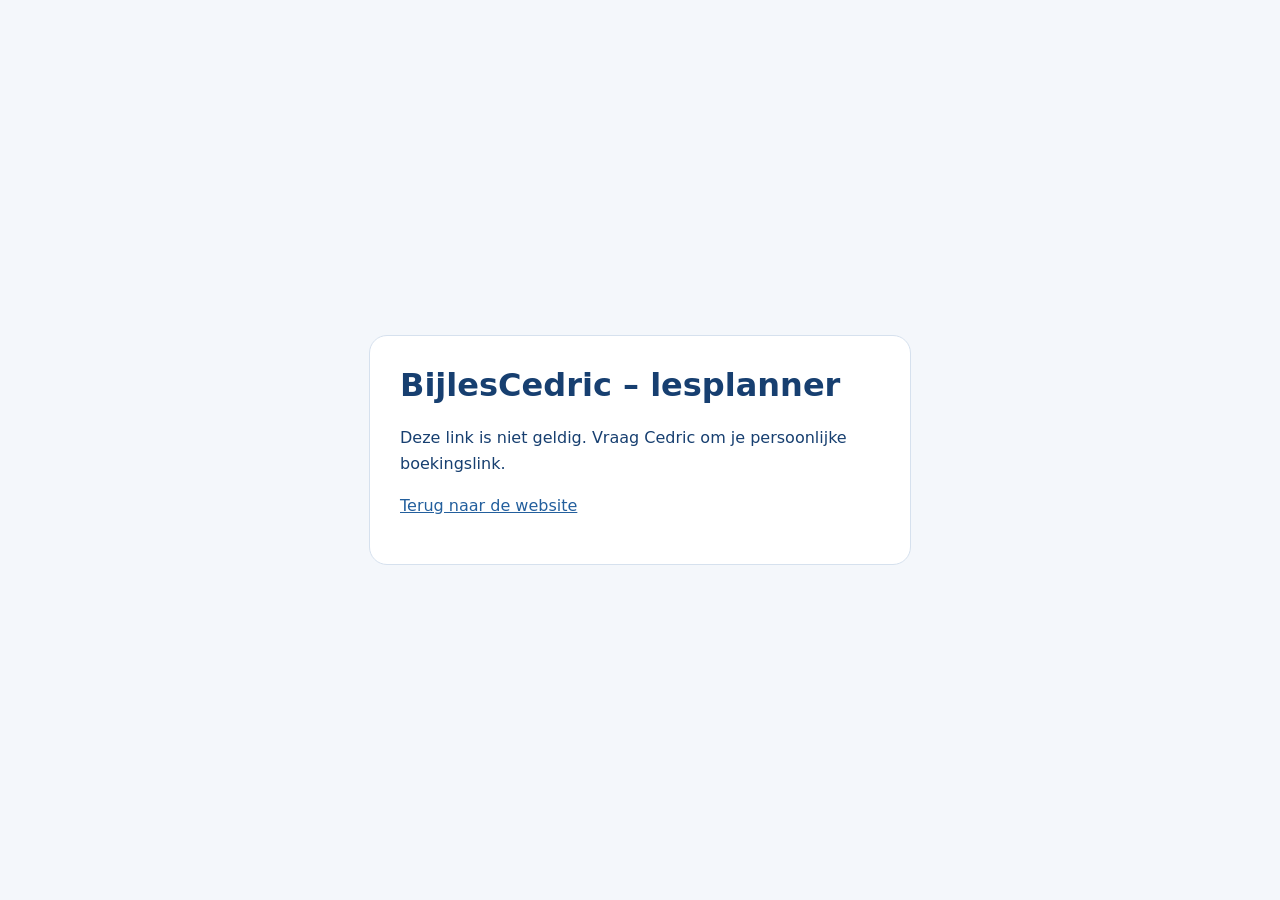
==== commit 9461bda4: "Add files via upload" ====
--- a/index.html
+++ b/index.html
@@ -3,306 +3,50 @@
 <head>
   <meta charset="utf-8">
   <meta name="viewport" content="width=device-width, initial-scale=1">
-  <meta name="description" content="Persoonlijke bijles wiskunde, fysica en elektriciteit in Hasselt en online, van middelbaar tot universiteit. Duidelijke uitleg met aandacht voor inzicht en visualisatie.">
-  <meta name="theme-color" content="#173f70">
-  <title>Bijles wiskunde, fysica en elektriciteit in Hasselt | Cedric Keibeck</title>
-  <link rel="canonical" href="https://bijlescedric.be/">
-  <meta property="og:title" content="Bijles wiskunde, fysica en elektriciteit in Hasselt | Cedric Keibeck">
-  <meta property="og:description" content="Persoonlijke bijles van middelbaar tot universiteit, met heldere uitleg en technische visualisaties.">
-  <meta property="og:type" content="website">
-  <meta property="og:url" content="https://bijlescedric.be/">
-  <meta property="og:locale" content="nl_BE">
-  <link rel="icon" href="assets/favicon.svg" type="image/svg+xml">
-  <link rel="stylesheet" href="styles.css">
-  <script type="application/ld+json">
-  {
-    "@context": "https://schema.org",
-    "@type": "Service",
-    "name": "Bijles wiskunde, fysica en elektriciteit in Hasselt",
-    "url": "https://bijlescedric.be/",
-    "description": "Persoonlijke bijles wiskunde, fysica en elektriciteit van middelbaar tot universiteit.",
-    "areaServed": {"@type": "City", "name": "Hasselt"},
-    "provider": {
-      "@type": "Person",
-      "name": "Cedric Keibeck",
-      "jobTitle": "Doctoraatsstudent vermogenselektronica"
-    }
-  }
-  </script>
+  <meta name="robots" content="noindex,nofollow,noarchive">
+  <meta name="referrer" content="no-referrer">
+  <title>Lesplanner | BijlesCedric</title>
+  <style>
+    body{margin:0;min-height:100vh;display:grid;place-items:center;background:#f4f7fb;
+    color:#173f70;font:16px system-ui,-apple-system,BlinkMacSystemFont,"Segoe UI",sans-serif}
+    main{max-width:480px;margin:20px;padding:30px;border-radius:18px;background:#fff;border:1px solid #d6e1ee}
+    h1{margin-top:0}p{line-height:1.6}a{color:#235f9d}
+  </style>
+  <script src="config.js"></script>
 </head>
 <body>
-  <header class="site-header" id="top">
-    <div class="wrap nav-wrap">
-      <a class="brand" href="#top" aria-label="Naar boven">
-        <span class="brand-mark" aria-hidden="true">C</span>
-        <span class="brand-copy"><strong>Cedric</strong><small>bijles met inzicht</small></span>
-      </a>
-      <button class="menu-toggle" aria-expanded="false" aria-controls="site-nav" aria-label="Navigatie openen">Menu</button>
-      <nav class="site-nav" id="site-nav" aria-label="Hoofdnavigatie">
-        <a href="#over-mij">Over mij</a>
-        <a href="#begeleiding">Begeleiding</a>
-        <a href="#visualisaties">Visualisaties</a>
-        <a href="#aanpak">Aanpak</a>
-        <a href="#ervaringen" data-testimonials-nav>Ervaringen</a>
-        <a href="#tarieven">Tarieven</a>
-        <a href="#vragen">Vragen</a>
-        <a class="nav-cta" href="#contact">Contact</a>
-      </nav>
-    </div>
-  </header>
-
-  <main>
-    <section class="section hero">
-      <div class="wrap">
-        <div class="hero-card">
-          <div class="hero-copy">
-            <p class="eyebrow">PERSOONLIJKE BIJLES · HASSELT & ONLINE</p>
-            <h1>Bijles wiskunde,<br>fysica en elektriciteit<br>in Hasselt</h1>
-            <p class="intro">
-              Hallo! Ik ben <span data-bind="firstName">Cedric</span>. Ik geef persoonlijke bijles aan leerlingen en studenten,
-              van de eerste jaren middelbaar tot universiteit. We bouwen niet alleen naar het juiste antwoord toe: ik wil dat je ziet
-              <em>waarom</em> een concept werkt en hoe alles samenhangt.
-            </p>
-
-            <div class="hero-actions">
-              <a class="btn btn-primary" data-bind-href="whatsAppHref" href="#contact">Stuur een WhatsApp</a>
-              <a class="btn btn-secondary" data-bind-href="emailHref" href="#contact">Stuur een mail</a>
-            </div>
-
-            <div class="facts" aria-label="Sterke punten">
-              <div class="fact"><span class="fact-dot"></span><div><strong>Middelbaar → universiteit</strong><span>niveau en tempo op maat</span></div></div>
-              <div class="fact"><span class="fact-dot"></span><div><strong>Wiskunde · fysica · elektriciteit</strong><span>breed aanbod, niet beperkend</span></div></div>
-              <div class="fact"><span class="fact-dot"></span><div><strong>Gratis kennismaking</strong><span>eerst kijken wat je nodig hebt</span></div></div>
-            </div>
-          </div>
-
-          <figure class="portrait-wrap">
-            <div class="portrait-backdrop" aria-hidden="true"></div>
-            <div class="portrait-shell">
-              <img class="portrait" data-bind-src="profileImage" src="assets/profile-placeholder.svg" alt="Portretfoto van Cedric Keibeck">
-              <div class="portrait-fallback" aria-hidden="true"><span>CK</span><small>Portretfoto</small></div>
-            </div>
-            <figcaption class="portrait-note">ingenieur · doctoraatsonderzoeker</figcaption>
-          </figure>
-        </div>
-      </div>
-    </section>
-
-    <section class="section" id="over-mij">
-      <div class="wrap about-grid">
-        <div class="section-heading sticky-heading">
-          <p class="eyebrow">OVER MIJ</p>
-          <h2>Technische diepgang,<br>helder uitgelegd.</h2>
-          <p class="section-lead">Mijn doel is niet dat je een trucje onthoudt, maar dat het concept logisch begint te voelen.</p>
-        </div>
-        <div class="about-content">
-          <p>
-            Ik ben <strong data-bind="fullName">Cedric Keibeck</strong>, ingenieur en doctoraatsonderzoeker met een sterke achtergrond in
-            wiskunde, fysica, elektrotechniek, energiesystemen, vermogenselektronica en batterijtechnologie. Mijn academische werk draait
-            dagelijks rond modellering, analyse en het inzichtelijk maken van complexe technische systemen.
-          </p>
-          <p>
-            Diezelfde manier van denken gebruik ik in bijlessen. Een formule is voor mij nooit alleen iets om uit het hoofd te leren:
-            we koppelen ze aan een grafiek, een geometrische interpretatie, een elektrisch schema of een fysisch verschijnsel. Wanneer
-            een idee moeilijk te visualiseren is, maak ik indien nuttig zelf een figuur of simulatie in MATLAB of Adobe Illustrator.
-          </p>
-          <p>
-            Daardoor kan ik begeleiding geven over een brede leerlijn: van basisalgebra en de eerste lessen fysica in het middelbaar tot
-            analyse, differentiaalvergelijkingen, elektromagnetisme, circuitanalyse en ingenieursvakken aan de universiteit.
-          </p>
-
-          <dl class="profile-meta" aria-label="Academische achtergrond">
-            <div class="profile-meta-item">
-              <dt>Diploma</dt>
-              <dd data-bind="education">Master in ingenieurswetenschappen: energie – KU Leuven</dd>
-            </div>
-            <div class="profile-meta-item">
-              <dt>Huidige functie</dt>
-              <dd data-bind="currentRole">Doctoraatsstudent vermogenselektronica – KU Leuven</dd>
-            </div>
-          </dl>
-        </div>
-      </div>
-    </section>
-
-    <section class="section section-soft" id="begeleiding">
-      <div class="wrap">
-        <div class="section-heading centered-heading">
-          <p class="eyebrow">BEGELEIDING</p>
-          <h2>Waarmee ik kan helpen</h2>
-          <p class="section-lead">We vertrekken altijd van jouw cursus, voorkennis en doel. De voorbeelden hieronder zijn dus bewust niet beperkend.</p>
-        </div>
-
-        <div class="subjects">
-          <article class="subject">
-            <div class="subject-icon">∑</div>
-            <h3>Wiskunde</h3>
-            <p>Van basisvaardigheden tot universitaire analyse.</p>
-            <ul>
-              <li>Algebra, vergelijkingen en functies</li><li>Meetkunde en goniometrie</li><li>Afgeleiden, integralen en reeksen</li><li>Vectoren en lineaire algebra</li><li>Differentiaalvergelijkingen en numerieke methoden</li>
-            </ul>
-          </article>
-          <article class="subject">
-            <div class="subject-icon">F</div>
-            <h3>Fysica</h3>
-            <p>De fysische betekenis eerst, de formule daarna.</p>
-            <ul>
-              <li>Mechanica, krachten, arbeid en energie</li><li>Trillingen, golven en optica</li><li>Elektriciteit en magnetisme</li><li>Thermodynamica</li><li>Fysische modellering op universitair niveau</li>
-            </ul>
-          </article>
-          <article class="subject">
-            <div class="subject-icon">⚡</div>
-            <h3>Elektriciteit & elektrotechniek</h3>
-            <p>Van de eerste schakeling tot ingenieursvakken.</p>
-            <ul>
-              <li>Spanning, stroom, weerstand en vermogen</li><li>Kirchhoff, Thévenin en Norton</li><li>AC-netwerken, fasoren en driefasige systemen</li><li>Elektrische machines en elektromagnetische principes</li><li>Vermogenselektronica en energiesystemen</li>
-            </ul>
-          </article>
-          <article class="subject">
-            <div class="subject-icon">&gt;_</div>
-            <h3>Programmeren & MATLAB</h3>
-            <p>Programmeren als gereedschap om een probleem te begrijpen.</p>
-            <ul>
-              <li>Logisch denken en programmeerbasis</li><li>MATLAB scripts en functies</li><li>Numerieke berekeningen en simulaties</li><li>Data-analyse en grafieken</li><li>Technische visualisaties en animaties</li>
-            </ul>
-          </article>
-        </div>
-      </div>
-    </section>
-
-    <section class="section" id="visualisaties">
-      <div class="wrap">
-        <div class="visuals-shell">
-          <div class="section-heading visuals-heading">
-            <p class="eyebrow">VISUALISATIES</p>
-            <h2>Als een concept abstract blijft, maken we het zichtbaar.</h2>
-            <p class="section-lead">Ik gebruik MATLAB en Adobe Illustrator wanneer een figuur sneller inzicht geeft dan nog een blad formules. Sleep, swipe of klik op een kaart om door de voorbeelden te bladeren.</p>
-          </div>
-
-          <div class="fan-carousel fan-carousel-visuals" data-fan-carousel aria-label="Voorbeelden van technische visualisaties">
-            <div class="fan-stage" data-fan-stage tabindex="0" aria-roledescription="carousel">
-              <article class="fan-card viz-card">
-                <figure class="viz-figure viz-figure-matlab"><img class="viz-image" src="assets/visualisaties/goniometrische-cirkel.svg" alt="MATLAB-visualisatie van de goniometrische cirkel met sinus- en cosinusprojecties" loading="lazy" draggable="false"></figure>
-                <div class="viz-copy"><span class="viz-tool">MATLAB</span><h3>Goniometrische cirkel</h3><p>De eenheidscirkel wordt gekoppeld aan sinus, cosinus en hun projecties. Zo zie je waarom de relaties werken in plaats van ze alleen te memoriseren.</p></div>
-              </article>
-              <article class="fan-card viz-card">
-                <figure class="viz-figure viz-figure-matlab"><img class="viz-image" src="assets/visualisaties/omwentelingslichaam.svg" alt="MATLAB-visualisatie van een vlakke functie die rond een as roteert tot een omwentelingslichaam" loading="lazy" draggable="false"></figure>
-                <div class="viz-copy"><span class="viz-tool">MATLAB</span><h3>Omwentelingslichamen</h3><p>Een 2D-profiel en het bijbehorende 3D-lichaam staan naast elkaar. Dat maakt de geometrische betekenis van de integraal zichtbaar.</p></div>
-              </article>
-              <article class="fan-card viz-card">
-                <figure class="viz-figure"><img class="viz-image" src="assets/visualisaties/elektrische-machine.svg" alt="Illustratorfiguur van een elektrische machine" loading="lazy" draggable="false"></figure>
-                <div class="viz-copy"><span class="viz-tool">Adobe Illustrator</span><h3>Elektrische machines</h3><p>Magnetische velden, draaiveld, koppel en energiestromen kunnen in één overzicht gekoppeld worden aan de fysica achter de machine.</p></div>
-              </article>
-              <article class="fan-card viz-card">
-                <figure class="viz-figure"><img class="viz-image" src="assets/visualisaties/transformator.svg" alt="Illustratorfiguur van een transformator met wikkelingen en magnetische flux" loading="lazy" draggable="false"></figure>
-                <div class="viz-copy"><span class="viz-tool">Adobe Illustrator</span><h3>Transformatoren & magnetische flux</h3><p>Wikkelzin, fluxrichting en magnetische koppeling worden ruimtelijk zichtbaar, zodat tekenconventies en inductiewetten logisch samenkomen.</p></div>
-              </article>
-              <article class="fan-card viz-card">
-                <figure class="viz-figure"><img class="viz-image" src="assets/visualisaties/mmc-circuit.jpg" alt="Voorbeeld van een technisch elektrisch schakelschema" loading="lazy" draggable="false"></figure>
-                <div class="viz-copy"><span class="viz-tool">Adobe Illustrator</span><h3>Elektrische schakelingen & vermogensstromen</h3><p>Door stroompaden, spanningen en vermogensstromen rechtstreeks op een schema zichtbaar te maken, worden zowel eenvoudige als uitgebreidere schakelingen intuïtiever.</p></div>
-              </article>
-            </div>
-            <div class="carousel-controls">
-              <button class="carousel-arrow" type="button" data-fan-prev aria-label="Vorige visualisatie">←</button>
-              <div class="carousel-dots" data-fan-dots aria-label="Kies visualisatie"></div>
-              <button class="carousel-arrow" type="button" data-fan-next aria-label="Volgende visualisatie">→</button>
-            </div>
-          </div>
-        </div>
-      </div>
-    </section>
-
-    <section class="section section-soft" id="aanpak">
-      <div class="wrap approach-grid">
-        <div class="section-heading sticky-heading">
-          <p class="eyebrow">AANPAK</p>
-          <h2>Van “ik snap het niet” naar “dit is logisch”.</h2>
-          <p class="section-lead">De les volgt geen vast script. Wel gebruik ik een vaste denklijn om snel te vinden waar de moeilijkheid zit.</p>
-        </div>
-        <ol class="steps">
-          <li><span class="step-number">1</span><div><strong>Vooraf</strong><p>Je stuurt het vak, je jaar en indien mogelijk de leerstof of oefeningen waarmee je moeite hebt.</p></div></li>
-          <li><span class="step-number">2</span><div><strong>Diagnose</strong><p>We zoeken waar het precies misloopt: voorkennis, begrip, rekenvaardigheid of examenstrategie.</p></div></li>
-          <li><span class="step-number">3</span><div><strong>Uitleg</strong><p>Ik bouw het concept opnieuw op, stap voor stap. Waar nuttig gebruik ik een schema, grafiek of visualisatie.</p></div></li>
-          <li><span class="step-number">4</span><div><strong>Toepassing</strong><p>We lossen gerichte oefeningen op en verschuiven geleidelijk van samen werken naar zelfstandig redeneren.</p></div></li>
-          <li><span class="step-number">5</span><div><strong>Na de les</strong><p>Je weet welke ideeën je nog moet herhalen én hoe je dat het best aanpakt.</p></div></li>
-        </ol>
-      </div>
-    </section>
-
-    <section class="section testimonials-section" id="ervaringen" data-testimonials-section>
-      <div class="wrap">
-        <div class="section-heading centered-heading">
-          <p class="eyebrow">ERVARINGEN</p>
-          <h2>Wat leerlingen en studenten zeggen</h2>
-          <p class="section-lead">Een selectie van recensies uit eerdere bijlesbegeleiding. Sleep, swipe of klik om een andere recensie naar voren te halen.</p>
-        </div>
-
-        <div class="fan-carousel fan-carousel-reviews" data-fan-carousel data-dynamic-carousel aria-label="Recensies">
-          <div class="fan-stage" id="testimonials" data-fan-stage tabindex="0" aria-roledescription="carousel" aria-live="polite"></div>
-          <div class="carousel-controls">
-            <button class="carousel-arrow" type="button" data-fan-prev aria-label="Vorige recensie">←</button>
-            <div class="carousel-dots" data-fan-dots aria-label="Kies recensie"></div>
-            <button class="carousel-arrow" type="button" data-fan-next aria-label="Volgende recensie">→</button>
-          </div>
-        </div>
-        <p class="privacy-note">Namen en identificerende details zijn aangepast of weggelaten om de privacy van leerlingen en studenten te beschermen.</p>
-        <p id="testimonials-empty" class="muted">Nog geen recensies toegevoegd.</p>
-      </div>
-    </section>
-
-    <section class="section practical-section" id="tarieven">
-      <div class="wrap practical-grid">
-        <div class="price-card">
-          <p class="eyebrow">TARIEVEN</p>
-          <h2>Duidelijke afspraken</h2>
-          <div class="price-bubble"><strong data-bind="priceLabel">€35 / uur</strong><span data-bind="priceDetail">Voor een individuele bijles van 60 minuten.</span></div>
-          <p>De eerste kennismaking is gratis. We bespreken kort je vak, niveau, leerdoel en de manier waarop ik je het best kan helpen.</p>
-          <span class="small-note">Geen registratie- of administratiekosten.</span>
-        </div>
-
-        <div class="faq-card" id="vragen">
-          <p class="eyebrow">VRAGEN</p>
-          <h2>Veelgestelde vragen</h2>
-          <div class="faq">
-            <details><summary>Voor welke niveaus geef je bijles?</summary><p>Van de eerste jaren middelbaar tot universitaire vakken. De aanpak en diepgang worden volledig aangepast aan het niveau van de leerling of student.</p></details>
-            <details><summary>Kan de bijles ook online?</summary><p>Ja. Online lessen kunnen via een videoplatform met schermdeling en een digitaal bord. MATLAB, schema's en visualisaties kunnen daarbij rechtstreeks gedeeld worden.</p></details>
-            <details><summary>Gebruik je altijd MATLAB of Illustrator?</summary><p>Nee. Alleen wanneer een visualisatie echt helpt. Soms is een eenvoudige schets of een paar goed gekozen oefeningen veel efficiënter.</p></details>
-            <details><summary>Kan ik hulp krijgen voor één examen of hoofdstuk?</summary><p>Zeker. Bijles kan eenmalig of terugkerend zijn. Stuur vooraf zo veel mogelijk cursusmateriaal door zodat we de beschikbare tijd gericht kunnen gebruiken.</p></details>
-            <details><summary>Kom je ook aan huis?</summary><p><span data-bind="travelText"></span></p></details>
-            <details><summary>Wat als een les niet kan doorgaan?</summary><p><span data-bind="cancellationText"></span></p></details>
-          </div>
-        </div>
-      </div>
-    </section>
-
-    <section class="section contact-section" id="contact">
-      <div class="wrap">
-        <div class="contact-card">
-          <div>
-            <p class="eyebrow eyebrow-light">CONTACT</p>
-            <h2>Waar loop je op vast?</h2>
-            <p>Stuur me het vak, je jaar en waar het moeilijk loopt. Dan bekijken we samen of en hoe ik je kan helpen.</p>
-          </div>
-          <div class="contact-actions">
-            <a class="btn btn-light" data-bind-href="whatsAppHref" href="#">Stuur een WhatsApp</a>
-            <a class="btn btn-ghost" data-bind-href="emailHref" href="#"><span data-bind="email">cedrickeibeck.bijles@gmail.com</span></a>
-            <p class="contact-phone">Liever bellen? <a data-bind-href="phoneHref" href="#"><span data-bind="phoneDisplay">+32 469 25 52 40</span></a></p>
-          </div>
-        </div>
-      </div>
-    </section>
+  <main><h1>BijlesCedric – lesplanner</h1>
+    <p id="message">Je persoonlijke boekingslink wordt geopend…</p>
+    <p><a href="/">Terug naar de website</a></p>
   </main>
-
-  <footer class="footer">
-    <div class="wrap footer-inner">
-      <span><strong data-bind="fullName">Cedric Keibeck</strong> · bijles met inzicht</span>
-      <span class="footer-spacer"></span>
-      <a href="https://bijlescedric.be/">bijlescedric.be</a>
-      <span>© <span id="year"></span></span>
-    </div>
-  </footer>
-
-  <script src="site-config.js"></script>
-  <script src="script.js"></script>
+  <script>
+    (function(){
+      const url = String(window.BIJLES_PLANNER_APP_URL || '');
+      const params = new URLSearchParams(window.location.search);
+      const key = params.get('k') || '';
+      const admin = params.get('mode') === 'admin';
+      if (!/^https:\/\/script\.google\.com\/macros\/s\/[A-Za-z0-9_-]+\/exec$/.test(url)) {
+        document.getElementById('message').textContent =
+          'De lesplanner is nog niet gekoppeld. Stel de deployment-URL in via plan-les/config.js.';
+        return;
+      }
+      if (!admin && !/^[A-Za-z0-9_-]{16,100}$/.test(key)) {
+        document.getElementById('message').textContent =
+          'Deze link is niet geldig. Vraag Cedric om je persoonlijke boekingslink.';
+        return;
+      }
+      const target = new URL(url);
+      if (admin) {
+        target.searchParams.set('mode','admin');
+        const booking = params.get('booking') || '';
+        if (/^[A-Za-z0-9_-]{16,100}$/.test(booking)) target.searchParams.set('booking',booking);
+      } else {
+        target.searchParams.set('k',key);
+        const offer = params.get('offer') || '';
+        if (/^[A-Za-z0-9_-]{16,100}$/.test(offer)) target.searchParams.set('offer',offer);
+      }
+      window.location.replace(target.toString());
+    })();
+  </script>
 </body>
 </html>
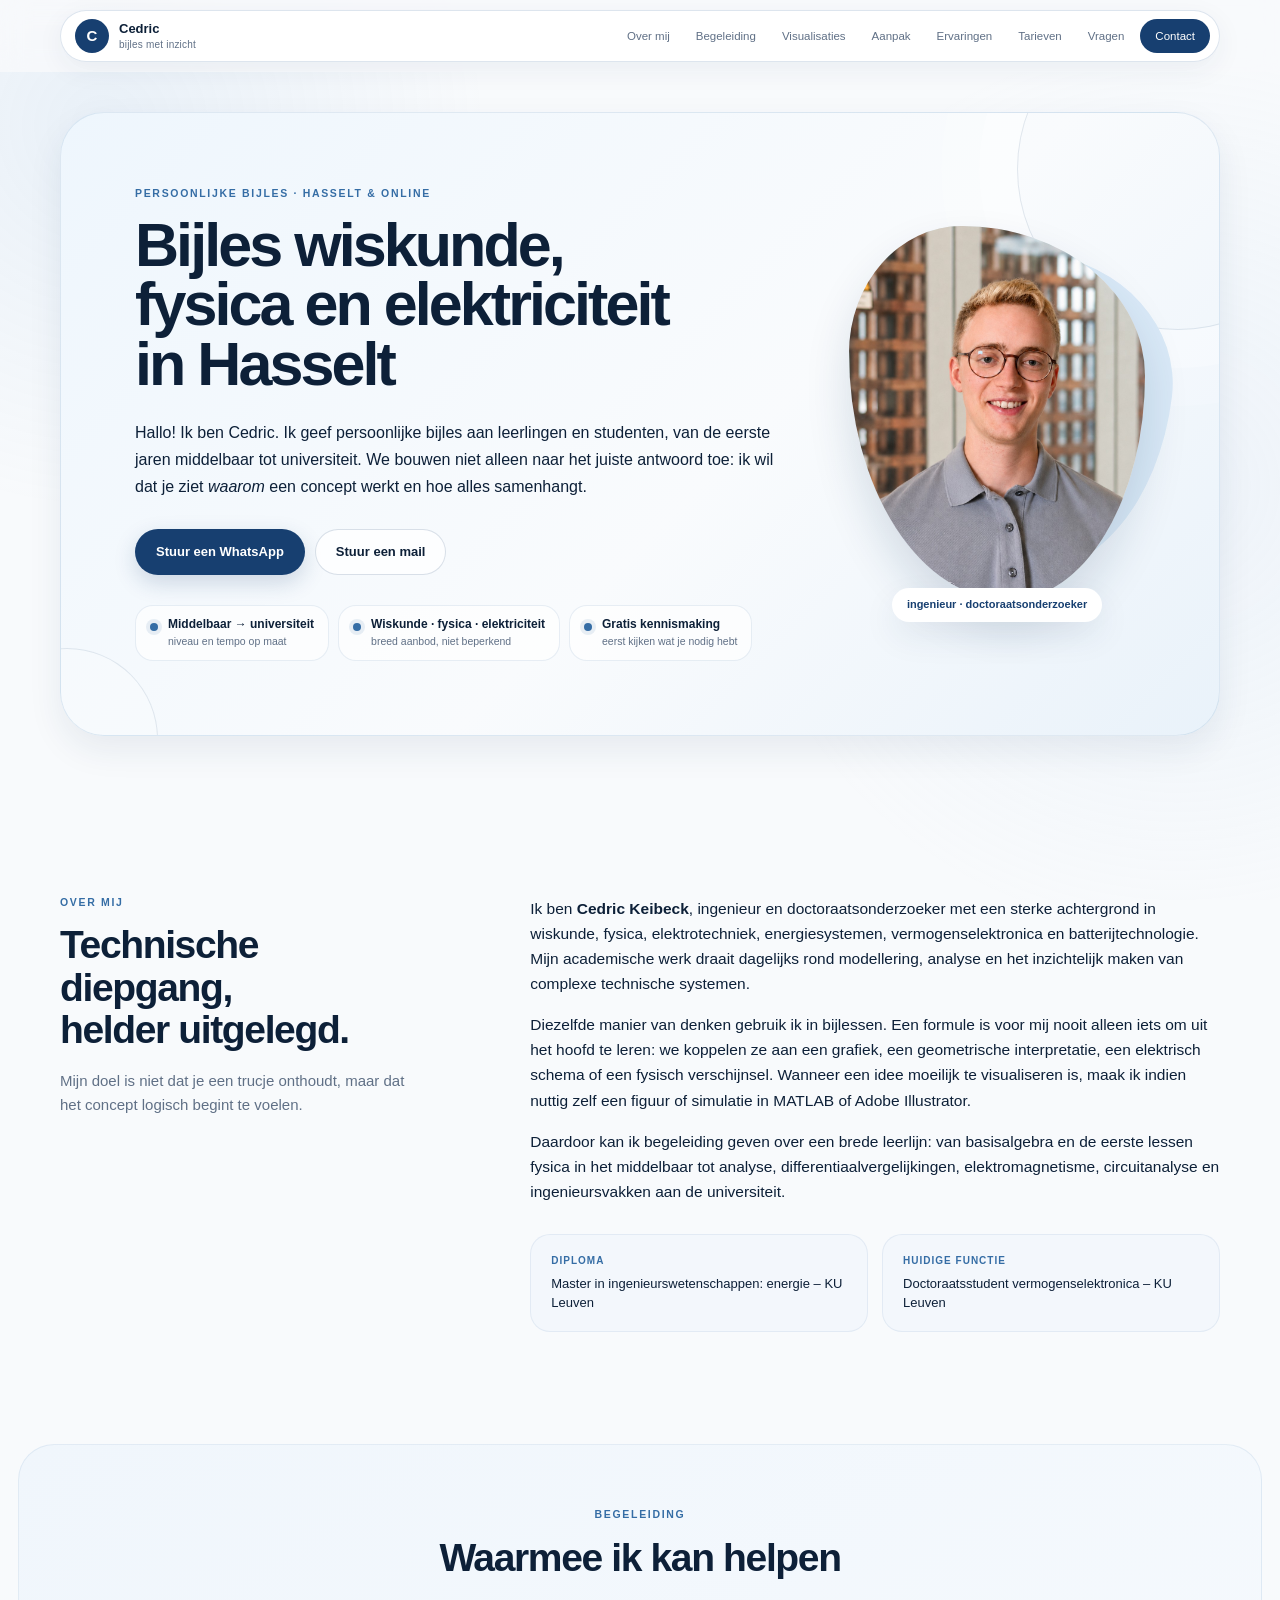
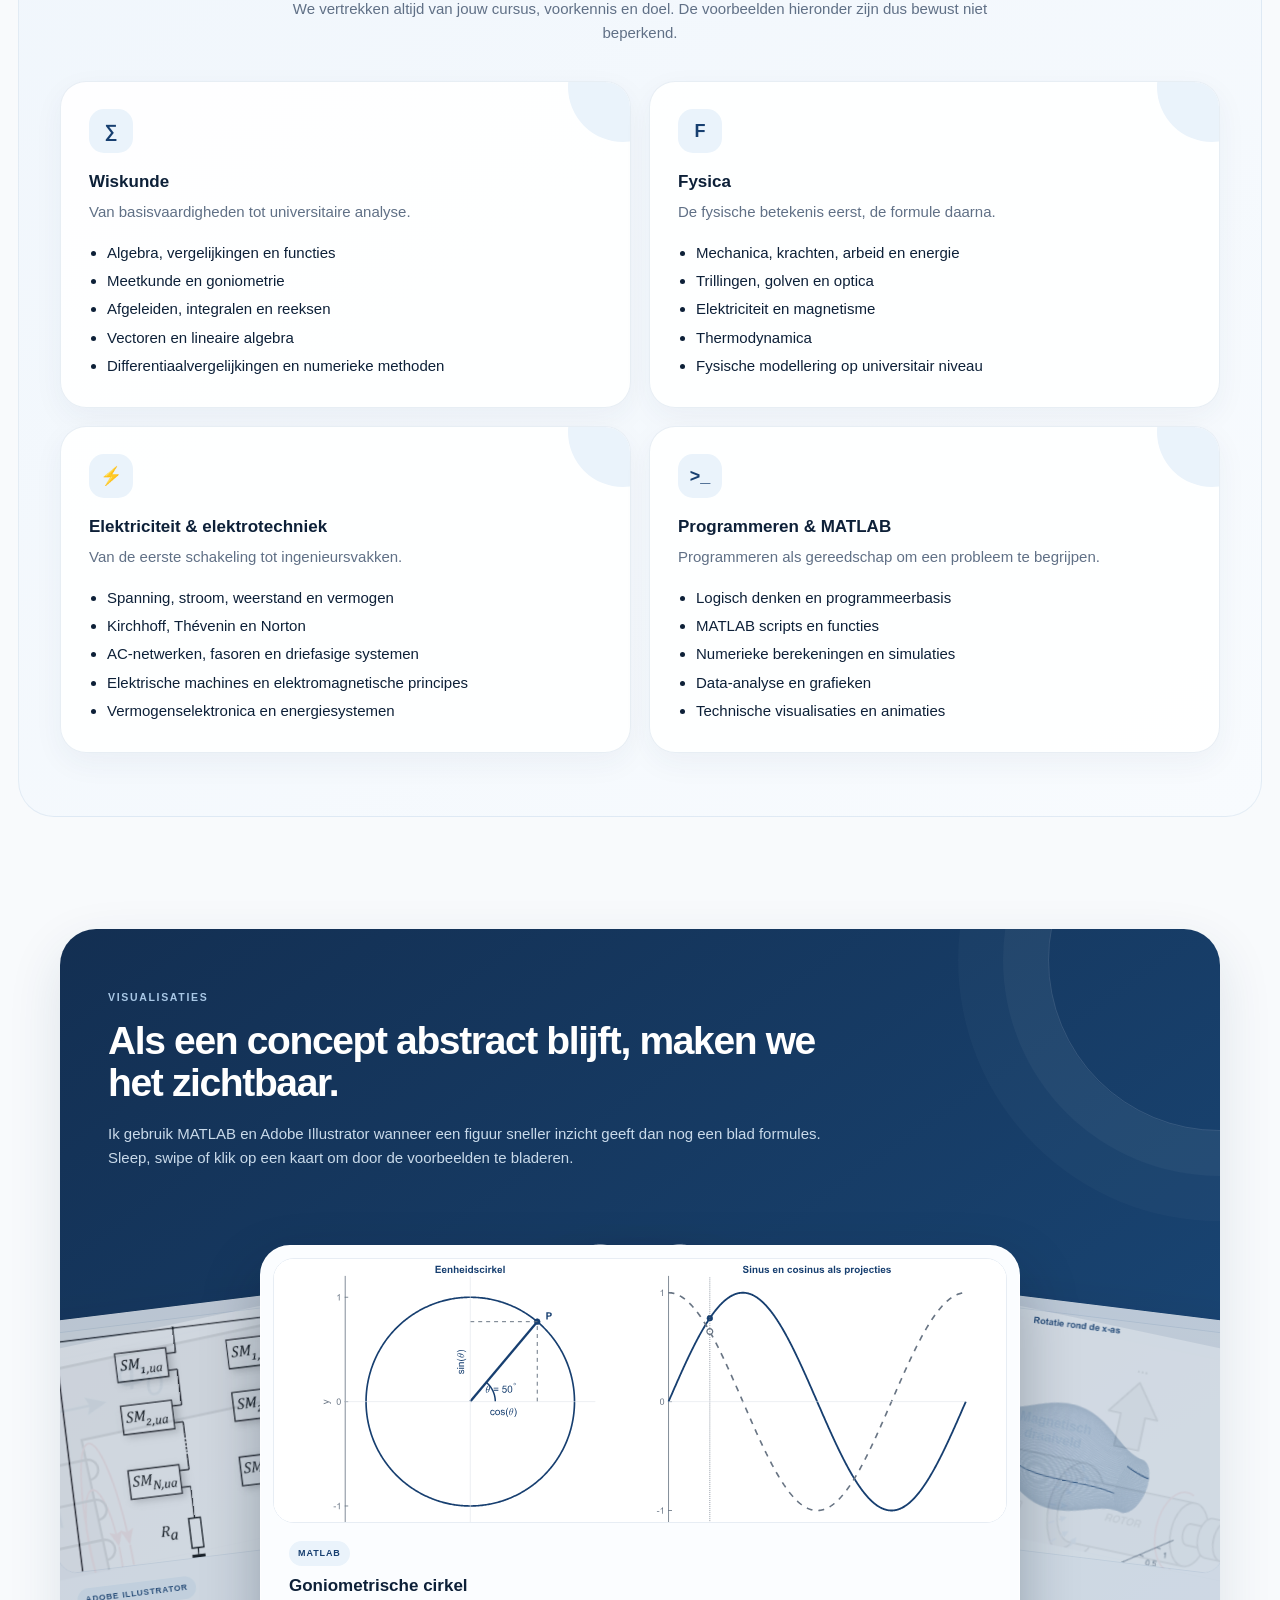
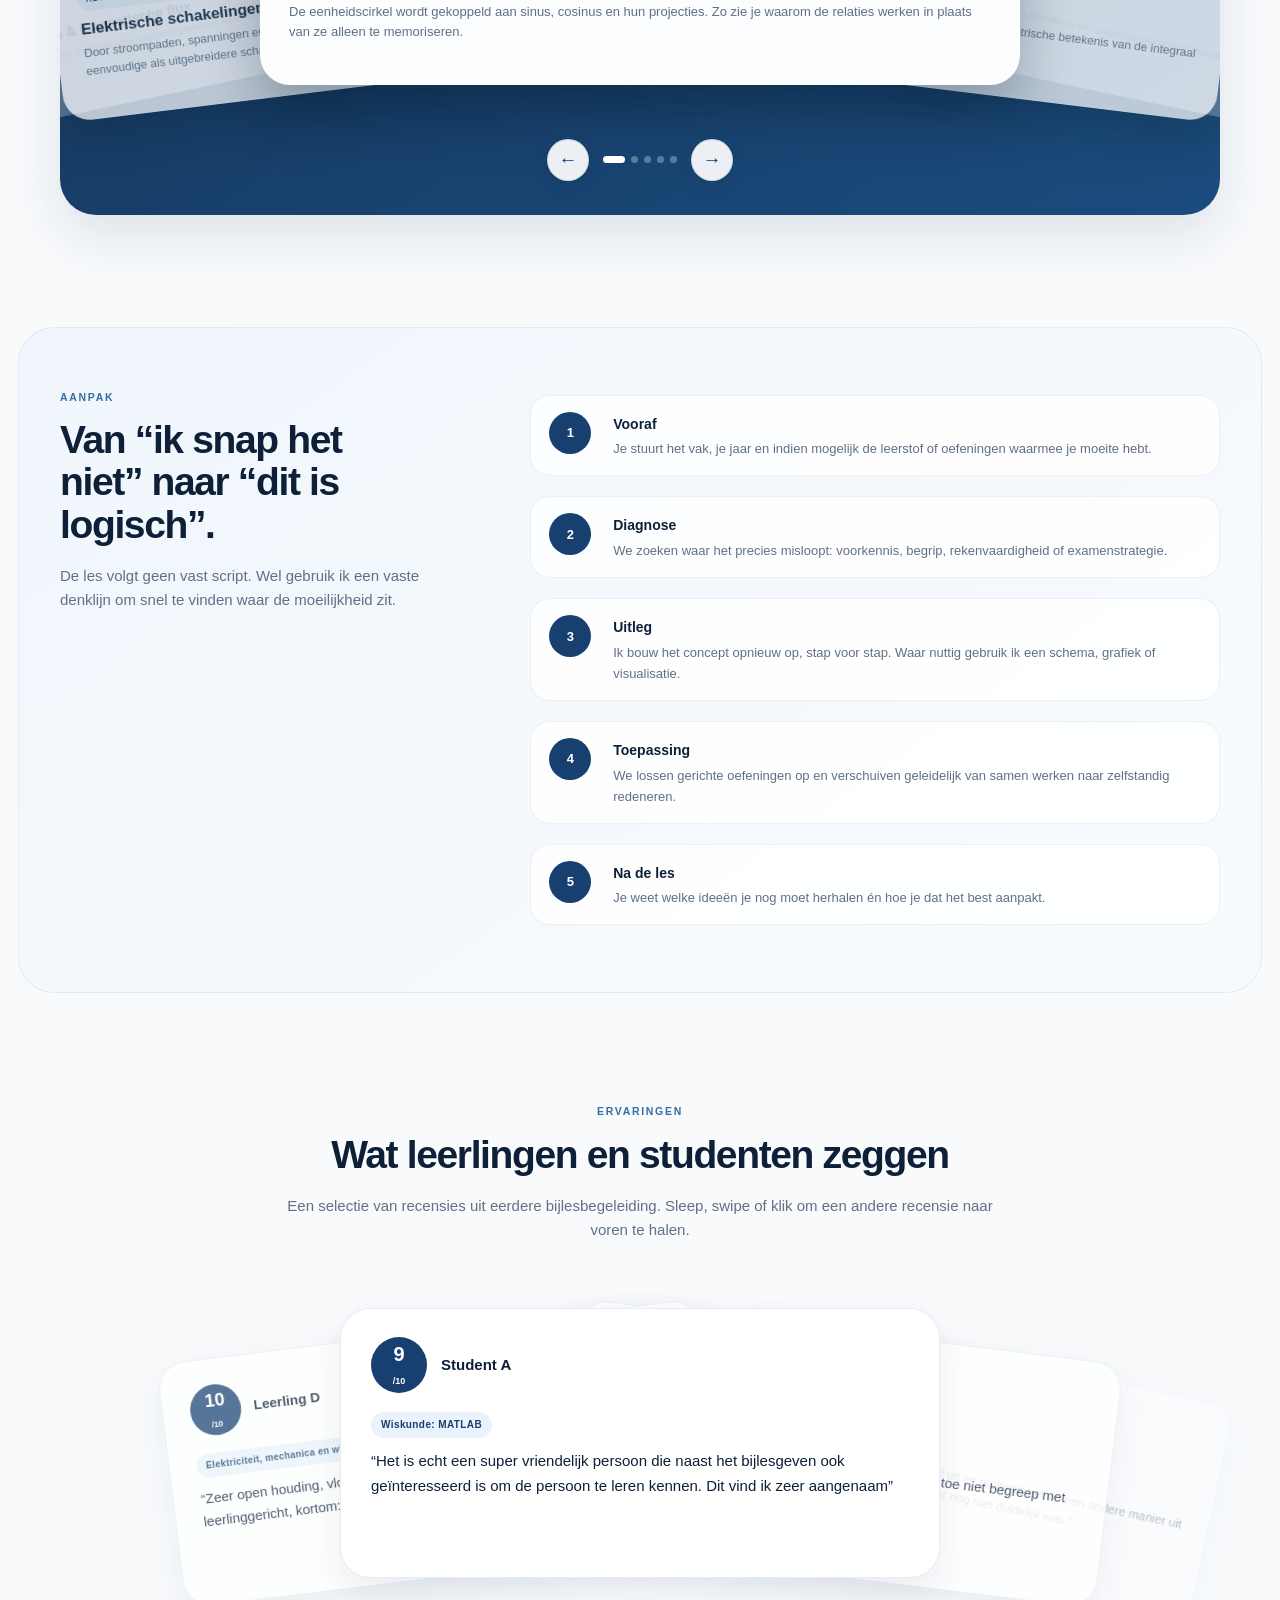
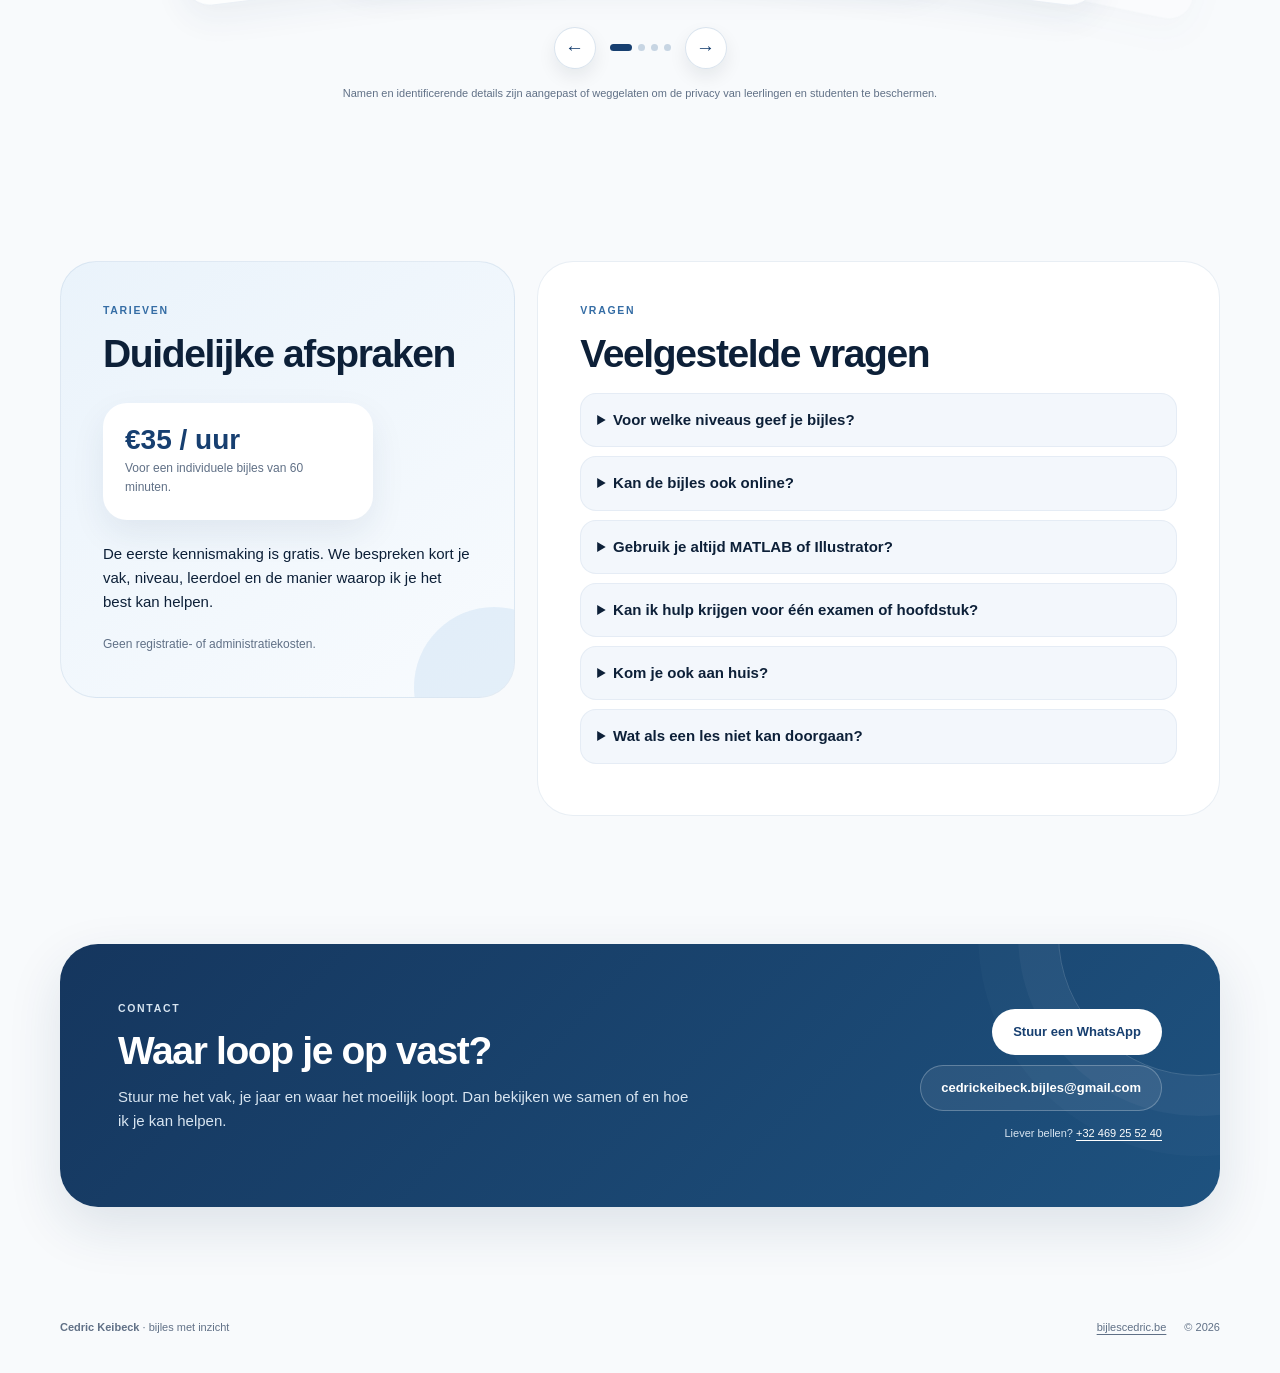
==== commit e0b7f672: "Add files via upload" ====
--- a/index.html
+++ b/index.html
@@ -3,50 +3,306 @@
 <head>
   <meta charset="utf-8">
   <meta name="viewport" content="width=device-width, initial-scale=1">
-  <meta name="robots" content="noindex,nofollow,noarchive">
-  <meta name="referrer" content="no-referrer">
-  <title>Lesplanner | BijlesCedric</title>
-  <style>
-    body{margin:0;min-height:100vh;display:grid;place-items:center;background:#f4f7fb;
-    color:#173f70;font:16px system-ui,-apple-system,BlinkMacSystemFont,"Segoe UI",sans-serif}
-    main{max-width:480px;margin:20px;padding:30px;border-radius:18px;background:#fff;border:1px solid #d6e1ee}
-    h1{margin-top:0}p{line-height:1.6}a{color:#235f9d}
-  </style>
-  <script src="config.js"></script>
+  <meta name="description" content="Persoonlijke bijles wiskunde, fysica en elektriciteit in Hasselt en online, van middelbaar tot universiteit. Duidelijke uitleg met aandacht voor inzicht en visualisatie.">
+  <meta name="theme-color" content="#173f70">
+  <title>Bijles wiskunde, fysica en elektriciteit in Hasselt | Cedric Keibeck</title>
+  <link rel="canonical" href="https://bijlescedric.be/">
+  <meta property="og:title" content="Bijles wiskunde, fysica en elektriciteit in Hasselt | Cedric Keibeck">
+  <meta property="og:description" content="Persoonlijke bijles van middelbaar tot universiteit, met heldere uitleg en technische visualisaties.">
+  <meta property="og:type" content="website">
+  <meta property="og:url" content="https://bijlescedric.be/">
+  <meta property="og:locale" content="nl_BE">
+  <link rel="icon" href="assets/favicon.svg" type="image/svg+xml">
+  <link rel="stylesheet" href="styles.css">
+  <script type="application/ld+json">
+  {
+    "@context": "https://schema.org",
+    "@type": "Service",
+    "name": "Bijles wiskunde, fysica en elektriciteit in Hasselt",
+    "url": "https://bijlescedric.be/",
+    "description": "Persoonlijke bijles wiskunde, fysica en elektriciteit van middelbaar tot universiteit.",
+    "areaServed": {"@type": "City", "name": "Hasselt"},
+    "provider": {
+      "@type": "Person",
+      "name": "Cedric Keibeck",
+      "jobTitle": "Doctoraatsstudent vermogenselektronica"
+    }
+  }
+  </script>
 </head>
 <body>
-  <main><h1>BijlesCedric – lesplanner</h1>
-    <p id="message">Je persoonlijke boekingslink wordt geopend…</p>
-    <p><a href="/">Terug naar de website</a></p>
+  <header class="site-header" id="top">
+    <div class="wrap nav-wrap">
+      <a class="brand" href="#top" aria-label="Naar boven">
+        <span class="brand-mark" aria-hidden="true">C</span>
+        <span class="brand-copy"><strong>Cedric</strong><small>bijles met inzicht</small></span>
+      </a>
+      <button class="menu-toggle" aria-expanded="false" aria-controls="site-nav" aria-label="Navigatie openen">Menu</button>
+      <nav class="site-nav" id="site-nav" aria-label="Hoofdnavigatie">
+        <a href="#over-mij">Over mij</a>
+        <a href="#begeleiding">Begeleiding</a>
+        <a href="#visualisaties">Visualisaties</a>
+        <a href="#aanpak">Aanpak</a>
+        <a href="#ervaringen" data-testimonials-nav>Ervaringen</a>
+        <a href="#tarieven">Tarieven</a>
+        <a href="#vragen">Vragen</a>
+        <a class="nav-cta" href="#contact">Contact</a>
+      </nav>
+    </div>
+  </header>
+
+  <main>
+    <section class="section hero">
+      <div class="wrap">
+        <div class="hero-card">
+          <div class="hero-copy">
+            <p class="eyebrow">PERSOONLIJKE BIJLES · HASSELT & ONLINE</p>
+            <h1>Bijles wiskunde,<br>fysica en elektriciteit<br>in Hasselt</h1>
+            <p class="intro">
+              Hallo! Ik ben <span data-bind="firstName">Cedric</span>. Ik geef persoonlijke bijles aan leerlingen en studenten,
+              van de eerste jaren middelbaar tot universiteit. We bouwen niet alleen naar het juiste antwoord toe: ik wil dat je ziet
+              <em>waarom</em> een concept werkt en hoe alles samenhangt.
+            </p>
+
+            <div class="hero-actions">
+              <a class="btn btn-primary" data-bind-href="whatsAppHref" href="#contact">Stuur een WhatsApp</a>
+              <a class="btn btn-secondary" data-bind-href="emailHref" href="#contact">Stuur een mail</a>
+            </div>
+
+            <div class="facts" aria-label="Sterke punten">
+              <div class="fact"><span class="fact-dot"></span><div><strong>Middelbaar → universiteit</strong><span>niveau en tempo op maat</span></div></div>
+              <div class="fact"><span class="fact-dot"></span><div><strong>Wiskunde · fysica · elektriciteit</strong><span>breed aanbod, niet beperkend</span></div></div>
+              <div class="fact"><span class="fact-dot"></span><div><strong>Gratis kennismaking</strong><span>eerst kijken wat je nodig hebt</span></div></div>
+            </div>
+          </div>
+
+          <figure class="portrait-wrap">
+            <div class="portrait-backdrop" aria-hidden="true"></div>
+            <div class="portrait-shell">
+              <img class="portrait" data-bind-src="profileImage" src="assets/profile-placeholder.svg" alt="Portretfoto van Cedric Keibeck">
+              <div class="portrait-fallback" aria-hidden="true"><span>CK</span><small>Portretfoto</small></div>
+            </div>
+            <figcaption class="portrait-note">ingenieur · doctoraatsonderzoeker</figcaption>
+          </figure>
+        </div>
+      </div>
+    </section>
+
+    <section class="section" id="over-mij">
+      <div class="wrap about-grid">
+        <div class="section-heading sticky-heading">
+          <p class="eyebrow">OVER MIJ</p>
+          <h2>Technische diepgang,<br>helder uitgelegd.</h2>
+          <p class="section-lead">Mijn doel is niet dat je een trucje onthoudt, maar dat het concept logisch begint te voelen.</p>
+        </div>
+        <div class="about-content">
+          <p>
+            Ik ben <strong data-bind="fullName">Cedric Keibeck</strong>, ingenieur en doctoraatsonderzoeker met een sterke achtergrond in
+            wiskunde, fysica, elektrotechniek, energiesystemen, vermogenselektronica en batterijtechnologie. Mijn academische werk draait
+            dagelijks rond modellering, analyse en het inzichtelijk maken van complexe technische systemen.
+          </p>
+          <p>
+            Diezelfde manier van denken gebruik ik in bijlessen. Een formule is voor mij nooit alleen iets om uit het hoofd te leren:
+            we koppelen ze aan een grafiek, een geometrische interpretatie, een elektrisch schema of een fysisch verschijnsel. Wanneer
+            een idee moeilijk te visualiseren is, maak ik indien nuttig zelf een figuur of simulatie in MATLAB of Adobe Illustrator.
+          </p>
+          <p>
+            Daardoor kan ik begeleiding geven over een brede leerlijn: van basisalgebra en de eerste lessen fysica in het middelbaar tot
+            analyse, differentiaalvergelijkingen, elektromagnetisme, circuitanalyse en ingenieursvakken aan de universiteit.
+          </p>
+
+          <dl class="profile-meta" aria-label="Academische achtergrond">
+            <div class="profile-meta-item">
+              <dt>Diploma</dt>
+              <dd data-bind="education">Master in ingenieurswetenschappen: energie – KU Leuven</dd>
+            </div>
+            <div class="profile-meta-item">
+              <dt>Huidige functie</dt>
+              <dd data-bind="currentRole">Doctoraatsstudent vermogenselektronica – KU Leuven</dd>
+            </div>
+          </dl>
+        </div>
+      </div>
+    </section>
+
+    <section class="section section-soft" id="begeleiding">
+      <div class="wrap">
+        <div class="section-heading centered-heading">
+          <p class="eyebrow">BEGELEIDING</p>
+          <h2>Waarmee ik kan helpen</h2>
+          <p class="section-lead">We vertrekken altijd van jouw cursus, voorkennis en doel. De voorbeelden hieronder zijn dus bewust niet beperkend.</p>
+        </div>
+
+        <div class="subjects">
+          <article class="subject">
+            <div class="subject-icon">∑</div>
+            <h3>Wiskunde</h3>
+            <p>Van basisvaardigheden tot universitaire analyse.</p>
+            <ul>
+              <li>Algebra, vergelijkingen en functies</li><li>Meetkunde en goniometrie</li><li>Afgeleiden, integralen en reeksen</li><li>Vectoren en lineaire algebra</li><li>Differentiaalvergelijkingen en numerieke methoden</li>
+            </ul>
+          </article>
+          <article class="subject">
+            <div class="subject-icon">F</div>
+            <h3>Fysica</h3>
+            <p>De fysische betekenis eerst, de formule daarna.</p>
+            <ul>
+              <li>Mechanica, krachten, arbeid en energie</li><li>Trillingen, golven en optica</li><li>Elektriciteit en magnetisme</li><li>Thermodynamica</li><li>Fysische modellering op universitair niveau</li>
+            </ul>
+          </article>
+          <article class="subject">
+            <div class="subject-icon">⚡</div>
+            <h3>Elektriciteit & elektrotechniek</h3>
+            <p>Van de eerste schakeling tot ingenieursvakken.</p>
+            <ul>
+              <li>Spanning, stroom, weerstand en vermogen</li><li>Kirchhoff, Thévenin en Norton</li><li>AC-netwerken, fasoren en driefasige systemen</li><li>Elektrische machines en elektromagnetische principes</li><li>Vermogenselektronica en energiesystemen</li>
+            </ul>
+          </article>
+          <article class="subject">
+            <div class="subject-icon">&gt;_</div>
+            <h3>Programmeren & MATLAB</h3>
+            <p>Programmeren als gereedschap om een probleem te begrijpen.</p>
+            <ul>
+              <li>Logisch denken en programmeerbasis</li><li>MATLAB scripts en functies</li><li>Numerieke berekeningen en simulaties</li><li>Data-analyse en grafieken</li><li>Technische visualisaties en animaties</li>
+            </ul>
+          </article>
+        </div>
+      </div>
+    </section>
+
+    <section class="section" id="visualisaties">
+      <div class="wrap">
+        <div class="visuals-shell">
+          <div class="section-heading visuals-heading">
+            <p class="eyebrow">VISUALISATIES</p>
+            <h2>Als een concept abstract blijft, maken we het zichtbaar.</h2>
+            <p class="section-lead">Ik gebruik MATLAB en Adobe Illustrator wanneer een figuur sneller inzicht geeft dan nog een blad formules. Sleep, swipe of klik op een kaart om door de voorbeelden te bladeren.</p>
+          </div>
+
+          <div class="fan-carousel fan-carousel-visuals" data-fan-carousel aria-label="Voorbeelden van technische visualisaties">
+            <div class="fan-stage" data-fan-stage tabindex="0" aria-roledescription="carousel">
+              <article class="fan-card viz-card">
+                <figure class="viz-figure viz-figure-matlab"><img class="viz-image" src="assets/visualisaties/goniometrische-cirkel.svg" alt="MATLAB-visualisatie van de goniometrische cirkel met sinus- en cosinusprojecties" loading="lazy" draggable="false"></figure>
+                <div class="viz-copy"><span class="viz-tool">MATLAB</span><h3>Goniometrische cirkel</h3><p>De eenheidscirkel wordt gekoppeld aan sinus, cosinus en hun projecties. Zo zie je waarom de relaties werken in plaats van ze alleen te memoriseren.</p></div>
+              </article>
+              <article class="fan-card viz-card">
+                <figure class="viz-figure viz-figure-matlab"><img class="viz-image" src="assets/visualisaties/omwentelingslichaam.svg" alt="MATLAB-visualisatie van een vlakke functie die rond een as roteert tot een omwentelingslichaam" loading="lazy" draggable="false"></figure>
+                <div class="viz-copy"><span class="viz-tool">MATLAB</span><h3>Omwentelingslichamen</h3><p>Een 2D-profiel en het bijbehorende 3D-lichaam staan naast elkaar. Dat maakt de geometrische betekenis van de integraal zichtbaar.</p></div>
+              </article>
+              <article class="fan-card viz-card">
+                <figure class="viz-figure"><img class="viz-image" src="assets/visualisaties/elektrische-machine.svg" alt="Illustratorfiguur van een elektrische machine" loading="lazy" draggable="false"></figure>
+                <div class="viz-copy"><span class="viz-tool">Adobe Illustrator</span><h3>Elektrische machines</h3><p>Magnetische velden, draaiveld, koppel en energiestromen kunnen in één overzicht gekoppeld worden aan de fysica achter de machine.</p></div>
+              </article>
+              <article class="fan-card viz-card">
+                <figure class="viz-figure"><img class="viz-image" src="assets/visualisaties/transformator.svg" alt="Illustratorfiguur van een transformator met wikkelingen en magnetische flux" loading="lazy" draggable="false"></figure>
+                <div class="viz-copy"><span class="viz-tool">Adobe Illustrator</span><h3>Transformatoren & magnetische flux</h3><p>Wikkelzin, fluxrichting en magnetische koppeling worden ruimtelijk zichtbaar, zodat tekenconventies en inductiewetten logisch samenkomen.</p></div>
+              </article>
+              <article class="fan-card viz-card">
+                <figure class="viz-figure"><img class="viz-image" src="assets/visualisaties/mmc-circuit.jpg" alt="Voorbeeld van een technisch elektrisch schakelschema" loading="lazy" draggable="false"></figure>
+                <div class="viz-copy"><span class="viz-tool">Adobe Illustrator</span><h3>Elektrische schakelingen & vermogensstromen</h3><p>Door stroompaden, spanningen en vermogensstromen rechtstreeks op een schema zichtbaar te maken, worden zowel eenvoudige als uitgebreidere schakelingen intuïtiever.</p></div>
+              </article>
+            </div>
+            <div class="carousel-controls">
+              <button class="carousel-arrow" type="button" data-fan-prev aria-label="Vorige visualisatie">←</button>
+              <div class="carousel-dots" data-fan-dots aria-label="Kies visualisatie"></div>
+              <button class="carousel-arrow" type="button" data-fan-next aria-label="Volgende visualisatie">→</button>
+            </div>
+          </div>
+        </div>
+      </div>
+    </section>
+
+    <section class="section section-soft" id="aanpak">
+      <div class="wrap approach-grid">
+        <div class="section-heading sticky-heading">
+          <p class="eyebrow">AANPAK</p>
+          <h2>Van “ik snap het niet” naar “dit is logisch”.</h2>
+          <p class="section-lead">De les volgt geen vast script. Wel gebruik ik een vaste denklijn om snel te vinden waar de moeilijkheid zit.</p>
+        </div>
+        <ol class="steps">
+          <li><span class="step-number">1</span><div><strong>Vooraf</strong><p>Je stuurt het vak, je jaar en indien mogelijk de leerstof of oefeningen waarmee je moeite hebt.</p></div></li>
+          <li><span class="step-number">2</span><div><strong>Diagnose</strong><p>We zoeken waar het precies misloopt: voorkennis, begrip, rekenvaardigheid of examenstrategie.</p></div></li>
+          <li><span class="step-number">3</span><div><strong>Uitleg</strong><p>Ik bouw het concept opnieuw op, stap voor stap. Waar nuttig gebruik ik een schema, grafiek of visualisatie.</p></div></li>
+          <li><span class="step-number">4</span><div><strong>Toepassing</strong><p>We lossen gerichte oefeningen op en verschuiven geleidelijk van samen werken naar zelfstandig redeneren.</p></div></li>
+          <li><span class="step-number">5</span><div><strong>Na de les</strong><p>Je weet welke ideeën je nog moet herhalen én hoe je dat het best aanpakt.</p></div></li>
+        </ol>
+      </div>
+    </section>
+
+    <section class="section testimonials-section" id="ervaringen" data-testimonials-section>
+      <div class="wrap">
+        <div class="section-heading centered-heading">
+          <p class="eyebrow">ERVARINGEN</p>
+          <h2>Wat leerlingen en studenten zeggen</h2>
+          <p class="section-lead">Een selectie van recensies uit eerdere bijlesbegeleiding. Sleep, swipe of klik om een andere recensie naar voren te halen.</p>
+        </div>
+
+        <div class="fan-carousel fan-carousel-reviews" data-fan-carousel data-dynamic-carousel aria-label="Recensies">
+          <div class="fan-stage" id="testimonials" data-fan-stage tabindex="0" aria-roledescription="carousel" aria-live="polite"></div>
+          <div class="carousel-controls">
+            <button class="carousel-arrow" type="button" data-fan-prev aria-label="Vorige recensie">←</button>
+            <div class="carousel-dots" data-fan-dots aria-label="Kies recensie"></div>
+            <button class="carousel-arrow" type="button" data-fan-next aria-label="Volgende recensie">→</button>
+          </div>
+        </div>
+        <p class="privacy-note">Namen en identificerende details zijn aangepast of weggelaten om de privacy van leerlingen en studenten te beschermen.</p>
+        <p id="testimonials-empty" class="muted">Nog geen recensies toegevoegd.</p>
+      </div>
+    </section>
+
+    <section class="section practical-section" id="tarieven">
+      <div class="wrap practical-grid">
+        <div class="price-card">
+          <p class="eyebrow">TARIEVEN</p>
+          <h2>Duidelijke afspraken</h2>
+          <div class="price-bubble"><strong data-bind="priceLabel">€35 / uur</strong><span data-bind="priceDetail">Voor een individuele bijles van 60 minuten.</span></div>
+          <p>De eerste kennismaking is gratis. We bespreken kort je vak, niveau, leerdoel en de manier waarop ik je het best kan helpen.</p>
+          <span class="small-note">Geen registratie- of administratiekosten.</span>
+        </div>
+
+        <div class="faq-card" id="vragen">
+          <p class="eyebrow">VRAGEN</p>
+          <h2>Veelgestelde vragen</h2>
+          <div class="faq">
+            <details><summary>Voor welke niveaus geef je bijles?</summary><p>Van de eerste jaren middelbaar tot universitaire vakken. De aanpak en diepgang worden volledig aangepast aan het niveau van de leerling of student.</p></details>
+            <details><summary>Kan de bijles ook online?</summary><p>Ja. Online lessen kunnen via een videoplatform met schermdeling en een digitaal bord. MATLAB, schema's en visualisaties kunnen daarbij rechtstreeks gedeeld worden.</p></details>
+            <details><summary>Gebruik je altijd MATLAB of Illustrator?</summary><p>Nee. Alleen wanneer een visualisatie echt helpt. Soms is een eenvoudige schets of een paar goed gekozen oefeningen veel efficiënter.</p></details>
+            <details><summary>Kan ik hulp krijgen voor één examen of hoofdstuk?</summary><p>Zeker. Bijles kan eenmalig of terugkerend zijn. Stuur vooraf zo veel mogelijk cursusmateriaal door zodat we de beschikbare tijd gericht kunnen gebruiken.</p></details>
+            <details><summary>Kom je ook aan huis?</summary><p><span data-bind="travelText"></span></p></details>
+            <details><summary>Wat als een les niet kan doorgaan?</summary><p><span data-bind="cancellationText"></span></p></details>
+          </div>
+        </div>
+      </div>
+    </section>
+
+    <section class="section contact-section" id="contact">
+      <div class="wrap">
+        <div class="contact-card">
+          <div>
+            <p class="eyebrow eyebrow-light">CONTACT</p>
+            <h2>Waar loop je op vast?</h2>
+            <p>Stuur me het vak, je jaar en waar het moeilijk loopt. Dan bekijken we samen of en hoe ik je kan helpen.</p>
+          </div>
+          <div class="contact-actions">
+            <a class="btn btn-light" data-bind-href="whatsAppHref" href="#">Stuur een WhatsApp</a>
+            <a class="btn btn-ghost" data-bind-href="emailHref" href="#"><span data-bind="email">cedrickeibeck.bijles@gmail.com</span></a>
+            <p class="contact-phone">Liever bellen? <a data-bind-href="phoneHref" href="#"><span data-bind="phoneDisplay">+32 469 25 52 40</span></a></p>
+          </div>
+        </div>
+      </div>
+    </section>
   </main>
-  <script>
-    (function(){
-      const url = String(window.BIJLES_PLANNER_APP_URL || '');
-      const params = new URLSearchParams(window.location.search);
-      const key = params.get('k') || '';
-      const admin = params.get('mode') === 'admin';
-      if (!/^https:\/\/script\.google\.com\/macros\/s\/[A-Za-z0-9_-]+\/exec$/.test(url)) {
-        document.getElementById('message').textContent =
-          'De lesplanner is nog niet gekoppeld. Stel de deployment-URL in via plan-les/config.js.';
-        return;
-      }
-      if (!admin && !/^[A-Za-z0-9_-]{16,100}$/.test(key)) {
-        document.getElementById('message').textContent =
-          'Deze link is niet geldig. Vraag Cedric om je persoonlijke boekingslink.';
-        return;
-      }
-      const target = new URL(url);
-      if (admin) {
-        target.searchParams.set('mode','admin');
-        const booking = params.get('booking') || '';
-        if (/^[A-Za-z0-9_-]{16,100}$/.test(booking)) target.searchParams.set('booking',booking);
-      } else {
-        target.searchParams.set('k',key);
-        const offer = params.get('offer') || '';
-        if (/^[A-Za-z0-9_-]{16,100}$/.test(offer)) target.searchParams.set('offer',offer);
-      }
-      window.location.replace(target.toString());
-    })();
-  </script>
+
+  <footer class="footer">
+    <div class="wrap footer-inner">
+      <span><strong data-bind="fullName">Cedric Keibeck</strong> · bijles met inzicht</span>
+      <span class="footer-spacer"></span>
+      <a href="https://bijlescedric.be/">bijlescedric.be</a>
+      <span>© <span id="year"></span></span>
+    </div>
+  </footer>
+
+  <script src="site-config.js"></script>
+  <script src="script.js"></script>
 </body>
 </html>
--- a/styles.css
+++ b/styles.css
@@ -0,0 +1,355 @@
+:root {
+  --ink: #0d2038;
+  --blue: #173f70;
+  --blue-dark: #102f55;
+  --blue-mid: #356da5;
+  --blue-soft: #eaf3fb;
+  --blue-soft-2: #f3f7fc;
+  --white: #ffffff;
+  --paper: #f8fafc;
+  --muted: #607086;
+  --line: #d8e3ee;
+  --shadow: 0 20px 54px rgba(21, 54, 88, .12);
+  --shadow-soft: 0 14px 34px rgba(21, 54, 88, .08);
+  --max: 1160px;
+  --header-h: 72px;
+  --radius-xl: 36px;
+  --radius-lg: 26px;
+  --radius-md: 18px;
+}
+
+* { box-sizing: border-box; }
+html { scroll-behavior: smooth; scroll-padding-top: calc(var(--header-h) + 18px); }
+body {
+  margin: 0;
+  background: var(--paper);
+  color: var(--ink);
+  font-family: -apple-system, BlinkMacSystemFont, "Segoe UI", Roboto, Helvetica, Arial, sans-serif;
+  font-size: 15px;
+  line-height: 1.62;
+  -webkit-font-smoothing: antialiased;
+  text-rendering: optimizeLegibility;
+}
+body::before {
+  content: "";
+  position: fixed;
+  inset: 0;
+  z-index: -1;
+  pointer-events: none;
+  background:
+    radial-gradient(circle at 8% 14%, rgba(128, 174, 219, .12), transparent 24rem),
+    radial-gradient(circle at 92% 54%, rgba(190, 216, 240, .18), transparent 28rem);
+}
+
+img, svg { max-width: 100%; }
+a { color: var(--blue); text-decoration-thickness: 1px; text-underline-offset: 3px; }
+a:hover { text-decoration-thickness: 2px; }
+button, a { -webkit-tap-highlight-color: transparent; }
+[hidden] { display: none !important; }
+
+.wrap { width: min(calc(100% - 48px), var(--max)); margin-inline: auto; }
+.section { padding: 88px 0; }
+.section[id] { scroll-margin-top: calc(var(--header-h) + 18px); }
+.section-soft { position: relative; }
+.section-soft::before {
+  content: "";
+  position: absolute;
+  inset: 24px max(18px, calc((100vw - var(--max) - 84px) / 2));
+  z-index: -1;
+  background: linear-gradient(145deg, #f0f6fc, #f8fbfe);
+  border: 1px solid rgba(126, 161, 196, .16);
+  border-radius: var(--radius-xl);
+}
+
+.site-header {
+  position: sticky;
+  top: 0;
+  z-index: 50;
+  min-height: var(--header-h);
+  padding: 10px 0;
+  background: rgba(248, 250, 252, .84);
+  backdrop-filter: blur(14px);
+}
+.nav-wrap {
+  min-height: 52px;
+  padding: 7px 9px 7px 14px;
+  display: flex;
+  align-items: center;
+  justify-content: space-between;
+  gap: 24px;
+  background: rgba(255,255,255,.94);
+  border: 1px solid rgba(159, 182, 205, .35);
+  border-radius: 999px;
+  box-shadow: 0 8px 28px rgba(18, 50, 82, .06);
+}
+.brand { display: inline-flex; align-items: center; gap: 10px; color: var(--ink); text-decoration: none; }
+.brand-mark {
+  display: grid; place-items: center; width: 34px; height: 34px;
+  border-radius: 50%; background: var(--blue); color: var(--white);
+  font-size: 15px; font-weight: 800;
+}
+.brand-copy { display: grid; line-height: 1.05; }
+.brand-copy strong { font-size: 13px; }
+.brand-copy small { margin-top: 4px; color: var(--muted); font-size: 10px; letter-spacing: .02em; }
+.site-nav { display: flex; align-items: center; gap: 6px; margin-left: auto; }
+.site-nav a {
+  padding: 8px 10px;
+  border-radius: 999px;
+  color: var(--muted);
+  text-decoration: none;
+  font-size: 11.5px;
+  white-space: nowrap;
+  transition: color .18s ease, background .18s ease;
+}
+.site-nav a:hover { color: var(--ink); background: var(--blue-soft-2); }
+.site-nav .nav-cta { padding-inline: 15px; background: var(--blue); color: var(--white); }
+.site-nav .nav-cta:hover { background: var(--blue-dark); color: var(--white); }
+.menu-toggle { display: none; border: 0; padding: 9px 14px; border-radius: 999px; background: var(--blue-soft); color: var(--blue); font: inherit; font-size: 12px; font-weight: 700; cursor: pointer; }
+
+.hero { padding-top: 40px; padding-bottom: 72px; }
+.hero-card {
+  position: relative;
+  isolation: isolate;
+  overflow: hidden;
+  display: grid;
+  grid-template-columns: minmax(0, 1.45fr) minmax(280px, .66fr);
+  gap: 64px;
+  align-items: center;
+  min-height: 610px;
+  padding: clamp(42px, 6vw, 74px);
+  border-radius: 44px;
+  background: linear-gradient(135deg, #eef6fd 0%, #f9fbfd 57%, #e9f2fa 100%);
+  border: 1px solid rgba(119, 158, 196, .2);
+  box-shadow: var(--shadow-soft);
+}
+.hero-card::before,
+.hero-card::after {
+  content: "";
+  position: absolute;
+  z-index: -1;
+  border-radius: 50%;
+  border: 1px solid rgba(23, 63, 112, .11);
+}
+.hero-card::before { width: 320px; height: 320px; right: -120px; top: -105px; box-shadow: 0 0 0 38px rgba(255,255,255,.22), 0 0 0 76px rgba(255,255,255,.14); }
+.hero-card::after { width: 180px; height: 180px; left: -85px; bottom: -95px; background: rgba(255,255,255,.2); }
+
+.eyebrow { margin: 0 0 15px; color: var(--blue-mid); font-size: 10.5px; line-height: 1.3; letter-spacing: .16em; font-weight: 800; }
+.eyebrow-light { color: #bed8f3; }
+h1, h2, h3 { margin-top: 0; color: var(--ink); font-weight: 750; }
+h1 { max-width: 680px; margin-bottom: 24px; font-size: clamp(42px, 5vw, 61px); line-height: .98; letter-spacing: -.048em; }
+h2 { margin-bottom: 18px; font-size: clamp(29px, 3.5vw, 39px); line-height: 1.08; letter-spacing: -.035em; }
+h3 { margin-bottom: 8px; font-size: 17px; line-height: 1.25; }
+p { margin: 0 0 16px; }
+.intro { max-width: 660px; font-size: 16px; line-height: 1.7; }
+.section-lead { max-width: 720px; color: var(--muted); font-size: 15px; }
+.section-heading { max-width: 720px; }
+.centered-heading { margin-inline: auto; text-align: center; }
+.centered-heading .section-lead { margin-inline: auto; }
+
+.hero-actions, .contact-actions { display: flex; align-items: center; gap: 10px; flex-wrap: wrap; margin-top: 28px; }
+.btn {
+  display: inline-flex; min-height: 46px; align-items: center; justify-content: center;
+  padding: 11px 20px; border: 1px solid transparent; border-radius: 999px;
+  font-size: 13px; font-weight: 750; line-height: 1.2; text-decoration: none;
+  transition: transform .18s ease, box-shadow .18s ease, background .18s ease, border-color .18s ease;
+}
+.btn:hover { transform: translateY(-1px); text-decoration: none; }
+.btn-primary { background: var(--blue); color: var(--white); box-shadow: 0 8px 22px rgba(23,63,112,.18); }
+.btn-primary:hover { background: var(--blue-dark); box-shadow: 0 12px 28px rgba(23,63,112,.24); }
+.btn-secondary { background: rgba(255,255,255,.78); border-color: rgba(23,63,112,.16); color: var(--ink); }
+.btn-secondary:hover { background: var(--white); border-color: rgba(23,63,112,.3); }
+
+.facts { display: flex; flex-wrap: wrap; gap: 9px; margin-top: 30px; }
+.fact {
+  display: flex; align-items: flex-start; gap: 10px; max-width: 240px;
+  padding: 11px 14px; border-radius: 18px; background: rgba(255,255,255,.66); border: 1px solid rgba(121,157,191,.17);
+}
+.fact-dot { flex: 0 0 auto; width: 8px; height: 8px; margin-top: 6px; border-radius: 50%; background: var(--blue-mid); box-shadow: 0 0 0 4px rgba(53,109,165,.11); }
+.fact strong { display: block; margin-bottom: 2px; font-size: 12px; line-height: 1.3; }
+.fact span { display: block; color: var(--muted); font-size: 10.5px; line-height: 1.4; }
+
+.portrait-wrap { position: relative; margin: 0; justify-self: end; width: min(100%, 330px); }
+.portrait-backdrop { position: absolute; width: 88%; aspect-ratio: .82; right: -24px; top: 28px; border-radius: 44% 56% 48% 52% / 38% 40% 60% 62%; background: #d9e9f7; transform: rotate(7deg); }
+.portrait-shell { position: relative; width: 100%; aspect-ratio: .79; overflow: hidden; border-radius: 38% 62% 46% 54% / 34% 40% 60% 66%; background: #e5edf4; box-shadow: 0 24px 46px rgba(17,52,86,.14); }
+.portrait { display: block; width: 100%; height: 100%; object-fit: cover; background: #edf2f7; }
+.portrait-fallback { position: absolute; inset: 0; display: none; place-items: center; align-content: center; gap: 4px; color: var(--blue); background: #edf2f7; }
+.portrait-fallback span { font-size: 42px; font-weight: 700; }
+.portrait-fallback small { color: var(--muted); font-size: 12px; }
+.portrait-shell.is-fallback .portrait { display: none; }
+.portrait-shell.is-fallback .portrait-fallback { display: grid; }
+.portrait-note { position: relative; width: max-content; max-width: 100%; margin: -12px auto 0; padding: 8px 15px; border-radius: 999px; background: var(--white); color: var(--blue); box-shadow: var(--shadow-soft); font-size: 11px; font-weight: 700; }
+
+.about-grid, .approach-grid { display: grid; grid-template-columns: minmax(250px,.72fr) minmax(0,1.35fr); gap: clamp(48px, 8vw, 110px); align-items: start; }
+.sticky-heading { position: sticky; top: calc(var(--header-h) + 34px); }
+.about-content { max-width: 720px; }
+.about-content > p { font-size: 15.5px; }
+.profile-meta { display: grid; grid-template-columns: 1fr 1fr; gap: 14px; margin: 30px 0 0; }
+.profile-meta-item { margin: 0; padding: 18px 20px; border-radius: 20px; background: var(--blue-soft-2); border: 1px solid rgba(126,160,193,.15); }
+.profile-meta dt { margin-bottom: 6px; color: var(--blue-mid); font-size: 10px; font-weight: 800; letter-spacing: .1em; text-transform: uppercase; }
+.profile-meta dd { margin: 0; font-size: 13px; line-height: 1.45; }
+
+.subjects { display: grid; grid-template-columns: repeat(2, minmax(0,1fr)); gap: 18px; margin-top: 36px; }
+.subject { position: relative; overflow: hidden; min-height: 290px; padding: 27px 28px 25px; border-radius: var(--radius-lg); background: rgba(255,255,255,.88); border: 1px solid rgba(126,160,193,.18); box-shadow: 0 10px 30px rgba(31,66,102,.05); }
+.subject::after { content: ""; position: absolute; width: 110px; height: 110px; right: -48px; top: -50px; border-radius: 50%; background: var(--blue-soft); }
+.subject-icon { position: relative; z-index: 1; display: grid; place-items: center; width: 44px; height: 44px; margin-bottom: 18px; border-radius: 15px; background: var(--blue-soft); color: var(--blue); font-size: 18px; font-weight: 800; }
+.subject p { color: var(--muted); }
+ul { margin: 0; padding-left: 18px; }
+li { margin: 4px 0; }
+
+.visuals-shell { position: relative; overflow: hidden; padding: clamp(34px,5vw,62px) clamp(18px,4vw,48px) 34px; border-radius: var(--radius-xl); background: linear-gradient(145deg,#132f52,#1b4c7e); color: var(--white); box-shadow: var(--shadow); }
+.visuals-shell::after { content: ""; position: absolute; width: 340px; height: 340px; right: -170px; top: -140px; border-radius: 50%; border: 1px solid rgba(255,255,255,.13); box-shadow: 0 0 0 45px rgba(255,255,255,.035), 0 0 0 90px rgba(255,255,255,.025); }
+.visuals-heading { position: relative; z-index: 1; }
+.visuals-heading h2 { color: var(--white); max-width: 760px; }
+.visuals-heading .section-lead { color: #c9daea; }
+.visuals-heading .eyebrow { color: #a9c8e6; }
+
+.fan-carousel { --drag-x: 0px; position: relative; user-select: none; }
+.fan-stage { position: relative; margin-top: 10px; outline: none; touch-action: pan-y; cursor: grab; }
+.fan-stage.is-dragging { cursor: grabbing; }
+.fan-stage:focus-visible { outline: 2px solid #78a8d5; outline-offset: 5px; border-radius: 22px; }
+.fan-card { position: absolute; left: 50%; top: 50%; transform-origin: 50% 90%; transition: transform .42s cubic-bezier(.2,.75,.2,1), opacity .34s ease, filter .34s ease; will-change: transform; cursor: pointer; }
+.fan-card[data-offset="0"] { z-index: 5; opacity: 1; transform: translate(-50%,-50%) translateX(var(--drag-x)) rotate(0deg) scale(1); cursor: grab; }
+.fan-card[data-offset="-1"] { z-index: 4; opacity: .72; transform: translate(-50%,-50%) translateX(-31%) rotate(-7deg) scale(.91); }
+.fan-card[data-offset="1"] { z-index: 4; opacity: .72; transform: translate(-50%,-50%) translateX(31%) rotate(7deg) scale(.91); }
+.fan-card[data-offset="-2"] { z-index: 3; opacity: .28; transform: translate(-50%,-50%) translateX(-52%) rotate(-12deg) scale(.82); filter: saturate(.8); }
+.fan-card[data-offset="2"] { z-index: 3; opacity: .28; transform: translate(-50%,-50%) translateX(52%) rotate(12deg) scale(.82); filter: saturate(.8); }
+.fan-card[data-offset="hidden"] { z-index: 1; opacity: 0; pointer-events: none; transform: translate(-50%,-50%) scale(.72); }
+.fan-stage.is-dragging .fan-card { transition: opacity .15s ease, filter .15s ease; }
+
+.fan-carousel-visuals { margin-top: 24px; }
+.fan-carousel-visuals .fan-stage { height: 540px; }
+.viz-card { width: min(760px, 72%); height: 440px; overflow: hidden; display: grid; grid-template-rows: 265px 1fr; padding: 12px; border-radius: 30px; background: #fbfdff; color: var(--ink); box-shadow: 0 28px 58px rgba(5,20,37,.28); border: 1px solid rgba(255,255,255,.7); }
+.viz-figure { margin: 0; min-height: 0; display: grid; place-items: center; overflow: hidden; border-radius: 21px; background: #fff; border: 1px solid #e7edf4; }
+.viz-image { display: block; width: 100%; height: 100%; object-fit: contain; padding: 8px; background: #fff; pointer-events: none; }
+.viz-figure-matlab .viz-image { padding: 0; }
+.viz-copy { padding: 16px 16px 12px; }
+.viz-tool { display: inline-flex; padding: 5px 9px; margin-bottom: 9px; border-radius: 999px; background: var(--blue-soft); color: var(--blue); font-size: 9px; font-weight: 800; letter-spacing: .1em; text-transform: uppercase; }
+.viz-copy h3 { margin-bottom: 6px; }
+.viz-copy p { margin: 0; color: var(--muted); font-size: 13px; line-height: 1.52; }
+
+.carousel-controls { position: relative; z-index: 8; display: flex; align-items: center; justify-content: center; gap: 14px; margin-top: 4px; }
+.carousel-arrow { display: grid; place-items: center; width: 42px; height: 42px; border: 1px solid rgba(130,163,194,.3); border-radius: 50%; background: rgba(255,255,255,.92); color: var(--blue); font-size: 19px; cursor: pointer; box-shadow: 0 8px 18px rgba(6,24,42,.08); transition: transform .18s ease, background .18s ease; }
+.carousel-arrow:hover { transform: translateY(-1px); background: #fff; }
+.carousel-dots { display: flex; align-items: center; gap: 6px; }
+.carousel-dot { width: 7px; height: 7px; padding: 0; border: 0; border-radius: 50%; background: rgba(255,255,255,.3); cursor: pointer; transition: width .2s ease, background .2s ease; }
+.carousel-dot.is-active { width: 22px; border-radius: 999px; background: #fff; }
+.fan-carousel-reviews .carousel-dot { background: #c7d5e3; }
+.fan-carousel-reviews .carousel-dot.is-active { background: var(--blue); }
+
+.steps { list-style: none; margin: 0; padding: 0; display: grid; gap: 12px; }
+.steps li { display: grid; grid-template-columns: 48px minmax(0,1fr); gap: 16px; align-items: start; padding: 16px 18px; border-radius: 20px; background: rgba(255,255,255,.84); border: 1px solid rgba(126,160,193,.15); }
+.step-number { display: grid; place-items: center; width: 42px; height: 42px; border-radius: 50%; background: var(--blue); color: #fff; font-size: 13px; font-weight: 800; }
+.steps strong { display: block; margin: 1px 0 3px; font-size: 14px; }
+.steps p { margin: 0; color: var(--muted); font-size: 13px; }
+
+.testimonials-section { overflow: hidden; }
+.fan-carousel-reviews { margin-top: 20px; }
+.fan-carousel-reviews .fan-stage { height: 360px; }
+.testimonial { width: min(600px, 72%); min-height: 270px; padding: 28px 30px; border-radius: 30px; background: var(--white); border: 1px solid rgba(130,162,194,.2); box-shadow: var(--shadow-soft); }
+.testimonial-topline { display: flex; align-items: center; gap: 14px; margin-bottom: 18px; }
+.testimonial-score { display: grid; place-items: center; width: 56px; height: 56px; border-radius: 50%; background: var(--blue); color: #fff; font-size: 20px; line-height: 1; font-weight: 800; }
+.testimonial-score small { font-size: 9px; font-weight: 700; }
+.testimonial-author { display: block; font-size: 15px; }
+.testimonial-subject { display: inline-flex; margin-bottom: 11px; padding: 5px 10px; border-radius: 999px; background: var(--blue-soft); color: var(--blue); font-size: 10px; font-weight: 800; letter-spacing: .04em; }
+.testimonial blockquote { margin: 0; color: var(--ink); font-size: 15px; line-height: 1.65; }
+.privacy-note { max-width: 700px; margin: 16px auto 0; color: var(--muted); font-size: 11px; line-height: 1.5; text-align: center; }
+
+.practical-section { padding-top: 72px; }
+.practical-grid { display: grid; grid-template-columns: .8fr 1.2fr; gap: 22px; align-items: start; }
+.price-card, .faq-card { padding: clamp(28px,4vw,42px); border-radius: var(--radius-xl); border: 1px solid rgba(130,162,194,.18); }
+.price-card { position: sticky; top: calc(var(--header-h) + 28px); overflow: hidden; background: linear-gradient(145deg,#eaf3fb,#f8fbfe); }
+.price-card::after { content:""; position:absolute; width:160px; height:160px; right:-60px; bottom:-70px; border-radius:50%; background:rgba(135,181,224,.18); }
+.price-bubble { position: relative; z-index: 1; display: grid; gap: 3px; width: min(100%, 270px); margin: 28px 0 22px; padding: 22px; border-radius: 24px; background: var(--white); box-shadow: var(--shadow-soft); }
+.price-bubble strong { color: var(--blue); font-size: 28px; line-height: 1.1; }
+.price-bubble span, .small-note { color: var(--muted); font-size: 12px; }
+.faq-card { background: var(--white); }
+.faq details { margin-bottom: 9px; padding: 0 16px; border-radius: 16px; background: var(--blue-soft-2); border: 1px solid rgba(131,164,195,.13); }
+.faq summary { padding: 14px 0; cursor: pointer; font-weight: 700; color: var(--ink); }
+.faq details p { margin: -2px 0 15px; color: var(--muted); font-size: 13px; }
+
+.contact-section { padding-top: 40px; padding-bottom: 84px; }
+.contact-card { position: relative; overflow: hidden; display: grid; grid-template-columns: 1fr auto; gap: 44px; align-items: center; padding: clamp(34px,5vw,58px); border-radius: 38px; background: linear-gradient(135deg,#15365e,#1e527f); color: var(--white); box-shadow: var(--shadow); }
+.contact-card::before { content:""; position:absolute; width:280px; height:280px; right:-120px; top:-150px; border-radius:50%; border:1px solid rgba(255,255,255,.16); box-shadow: 0 0 0 40px rgba(255,255,255,.035), 0 0 0 80px rgba(255,255,255,.02); }
+.contact-card h2 { color: var(--white); margin-bottom: 12px; }
+.contact-card p { max-width: 620px; color: #d8e5f1; }
+.contact-actions { position: relative; z-index: 1; justify-content: flex-end; max-width: 420px; margin-top: 0; }
+.btn-light { background: var(--white); color: var(--blue); }
+.btn-ghost { border-color: rgba(255,255,255,.25); color: #fff; background: rgba(255,255,255,.07); }
+.contact-phone { flex-basis: 100%; margin: 4px 0 0; text-align: right; font-size: 11px; }
+.contact-phone a { color: #fff; }
+
+.footer { padding: 28px 0 36px; color: var(--muted); font-size: 11px; }
+.footer-inner { display: flex; align-items: center; gap: 18px; }
+.footer-spacer { flex: 1; }
+.footer a { color: var(--muted); }
+
+@media (prefers-reduced-motion: reduce) {
+  html { scroll-behavior: auto; }
+  *, *::before, *::after { transition-duration: .01ms !important; animation-duration: .01ms !important; }
+}
+
+@media (max-width: 980px) {
+  .site-nav { gap: 2px; }
+  .site-nav a { padding-inline: 7px; font-size: 10.5px; }
+  .hero-card { grid-template-columns: minmax(0,1fr) 260px; gap: 36px; padding: 52px 44px; }
+  .portrait-wrap { width: 260px; }
+  .fan-carousel-visuals .fan-stage { height: 500px; }
+  .viz-card { width: min(720px, 78%); height: 410px; grid-template-rows: 245px 1fr; }
+}
+
+@media (max-width: 800px) {
+  :root { --header-h: 64px; }
+  .wrap { width: min(calc(100% - 30px), var(--max)); }
+  .site-header { padding: 7px 0; }
+  .nav-wrap { min-height: 50px; }
+  .menu-toggle { display: block; }
+  .site-nav {
+    position: absolute; top: calc(100% - 2px); left: 15px; right: 15px;
+    display: none; flex-direction: column; align-items: stretch; gap: 2px;
+    padding: 12px; border-radius: 22px; background: #fff; border: 1px solid var(--line); box-shadow: var(--shadow-soft);
+  }
+  .site-nav.open { display: flex; }
+  .site-nav a { padding: 10px 12px; font-size: 12px; }
+  .site-nav .nav-cta { text-align: center; }
+  .section { padding: 64px 0; }
+  .section-soft::before { inset: 14px 10px; border-radius: 28px; }
+  .hero { padding-top: 24px; }
+  .hero-card { grid-template-columns: 1fr; min-height: 0; padding: 42px 28px; border-radius: 30px; }
+  .portrait-wrap { order: -1; justify-self: start; width: min(65%, 280px); }
+  .portrait-shell { border-radius: 32% 68% 43% 57% / 36% 39% 61% 64%; }
+  h1 { font-size: clamp(39px,11vw,54px); }
+  .about-grid, .approach-grid, .practical-grid, .contact-card { grid-template-columns: 1fr; gap: 30px; }
+  .sticky-heading, .price-card { position: static; }
+  .subjects { grid-template-columns: 1fr; }
+  .subject { min-height: 0; }
+  .visuals-shell { padding-inline: 15px; border-radius: 28px; }
+  .visuals-heading { padding-inline: 10px; }
+  .fan-carousel-visuals .fan-stage { height: 500px; }
+  .viz-card { width: 82%; height: 410px; grid-template-rows: 238px 1fr; border-radius: 24px; }
+  .fan-card[data-offset="-1"] { transform: translate(-50%,-50%) translateX(-24%) rotate(-6deg) scale(.92); }
+  .fan-card[data-offset="1"] { transform: translate(-50%,-50%) translateX(24%) rotate(6deg) scale(.92); }
+  .fan-card[data-offset="-2"], .fan-card[data-offset="2"] { opacity: 0; pointer-events: none; }
+  .fan-carousel-reviews .fan-stage { height: 350px; }
+  .testimonial { width: 82%; min-height: 280px; }
+  .contact-actions { justify-content: flex-start; }
+  .contact-phone { text-align: left; }
+  .footer-inner { flex-wrap: wrap; }
+}
+
+@media (max-width: 520px) {
+  .hero-card { padding: 35px 21px 32px; }
+  .portrait-wrap { width: 74%; }
+  .facts { display: grid; grid-template-columns: 1fr; }
+  .fact { max-width: none; }
+  .profile-meta { grid-template-columns: 1fr; }
+  .fan-carousel-visuals .fan-stage { height: 480px; }
+  .viz-card { width: 88%; height: 400px; grid-template-rows: 218px 1fr; padding: 9px; }
+  .viz-copy { padding: 14px 11px 9px; }
+  .viz-copy p { font-size: 12.2px; }
+  .fan-carousel-reviews .fan-stage { height: 390px; }
+  .testimonial { width: 88%; min-height: 320px; padding: 24px 22px; }
+  .carousel-arrow { width: 39px; height: 39px; }
+  .btn { width: 100%; }
+  .hero-actions, .contact-actions { align-items: stretch; }
+  .contact-card { padding: 34px 24px; border-radius: 28px; }
+}
